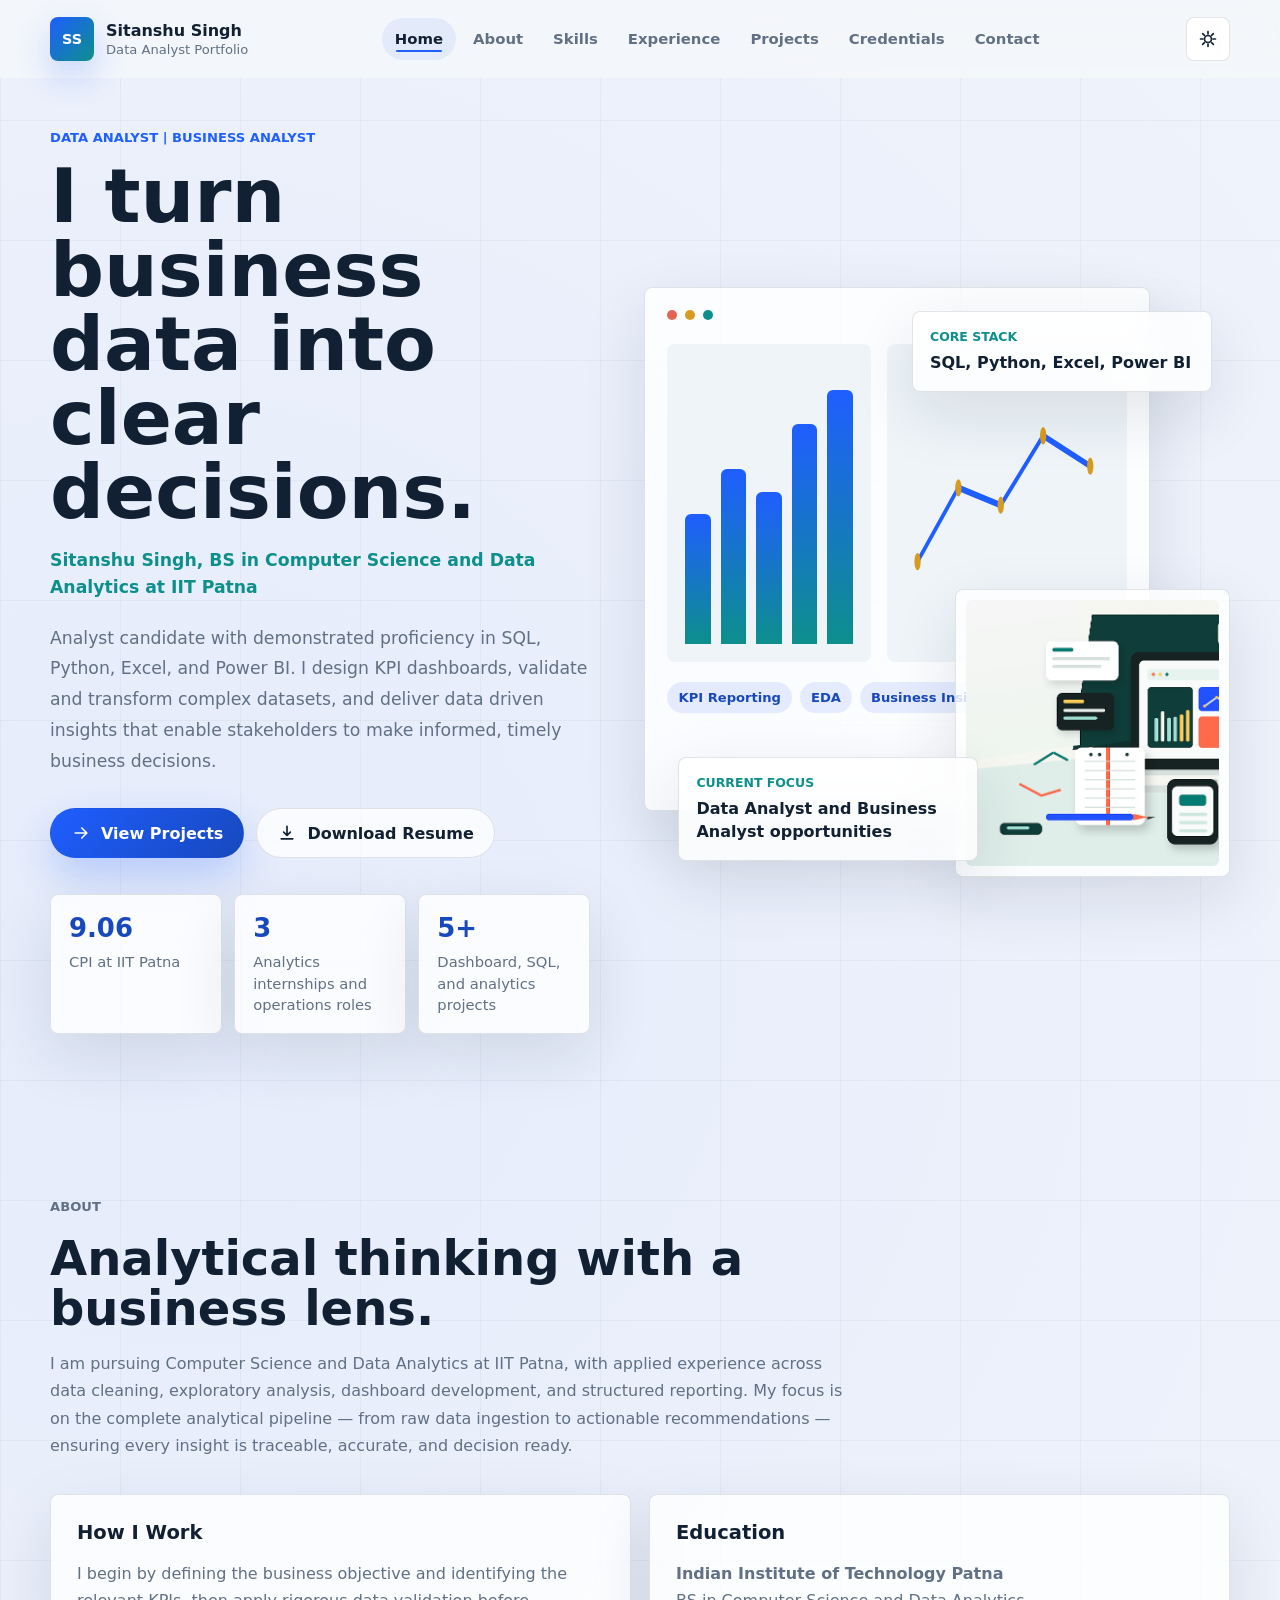
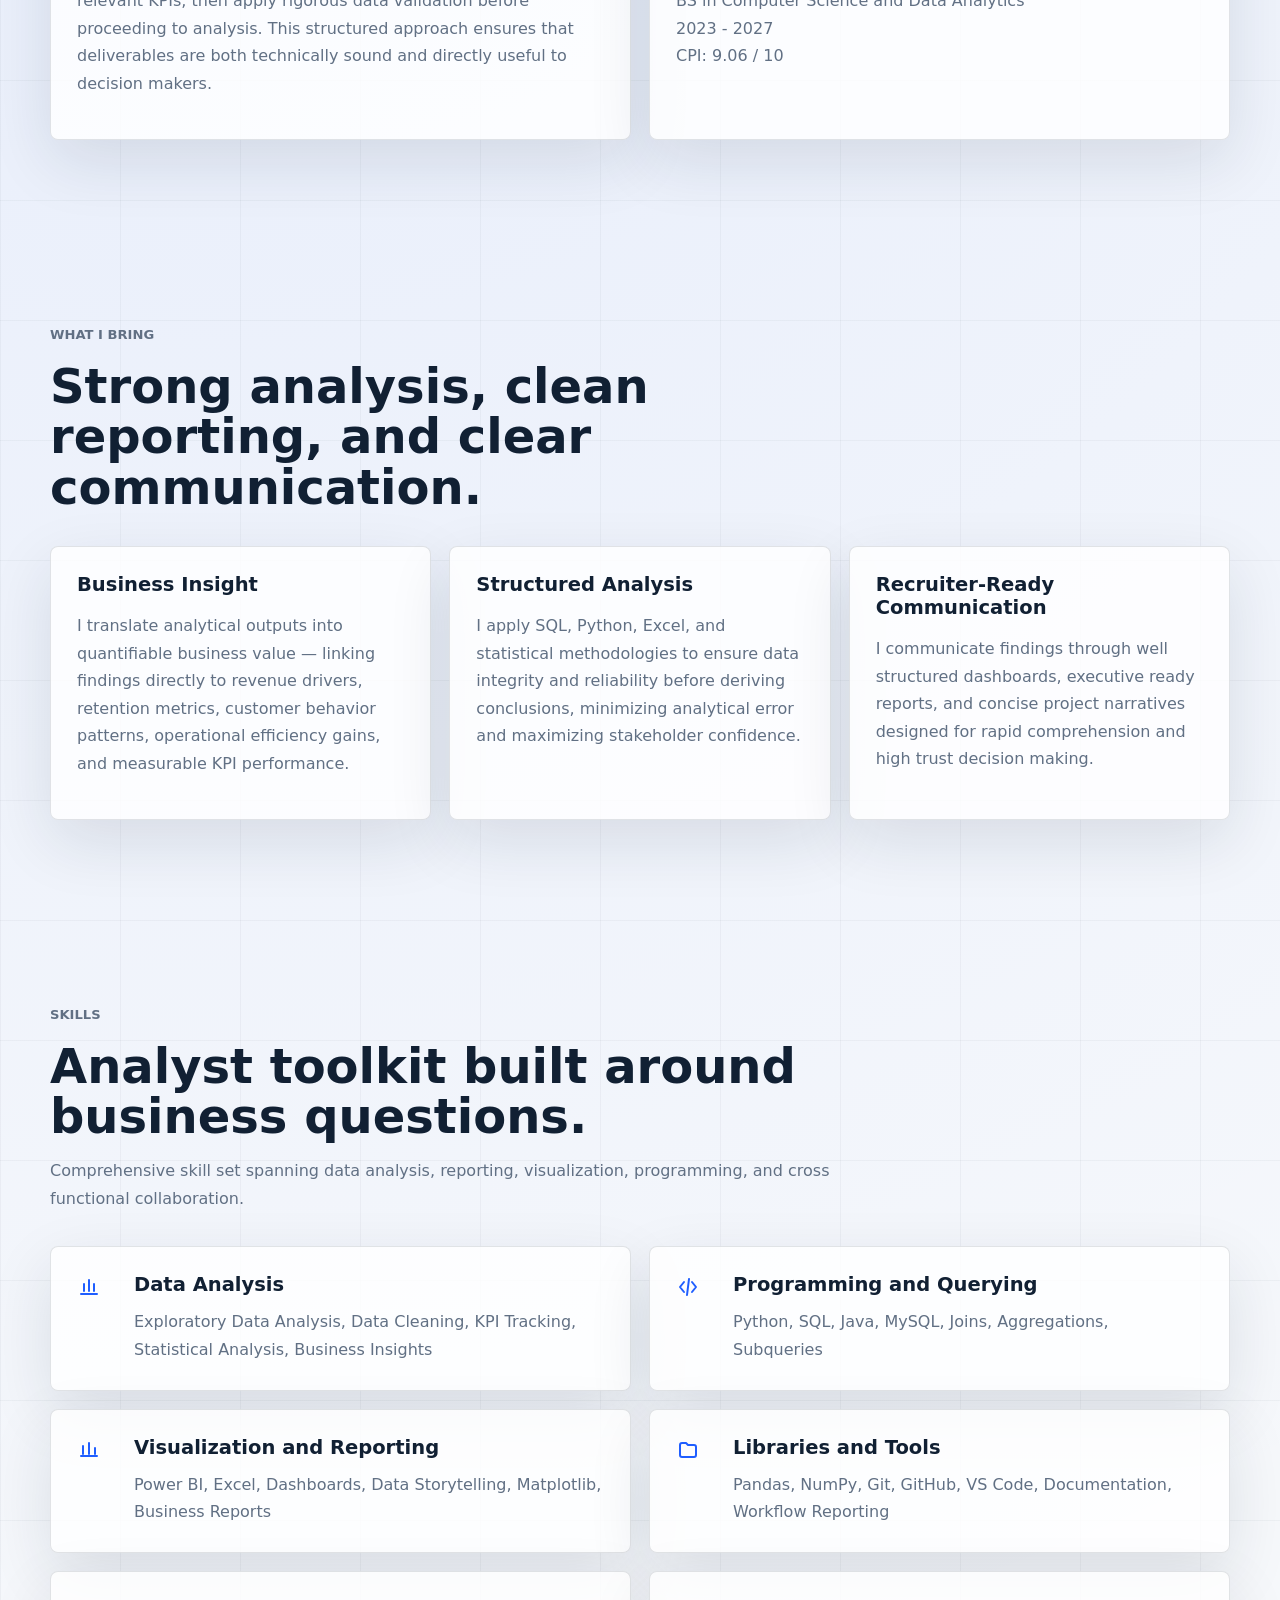
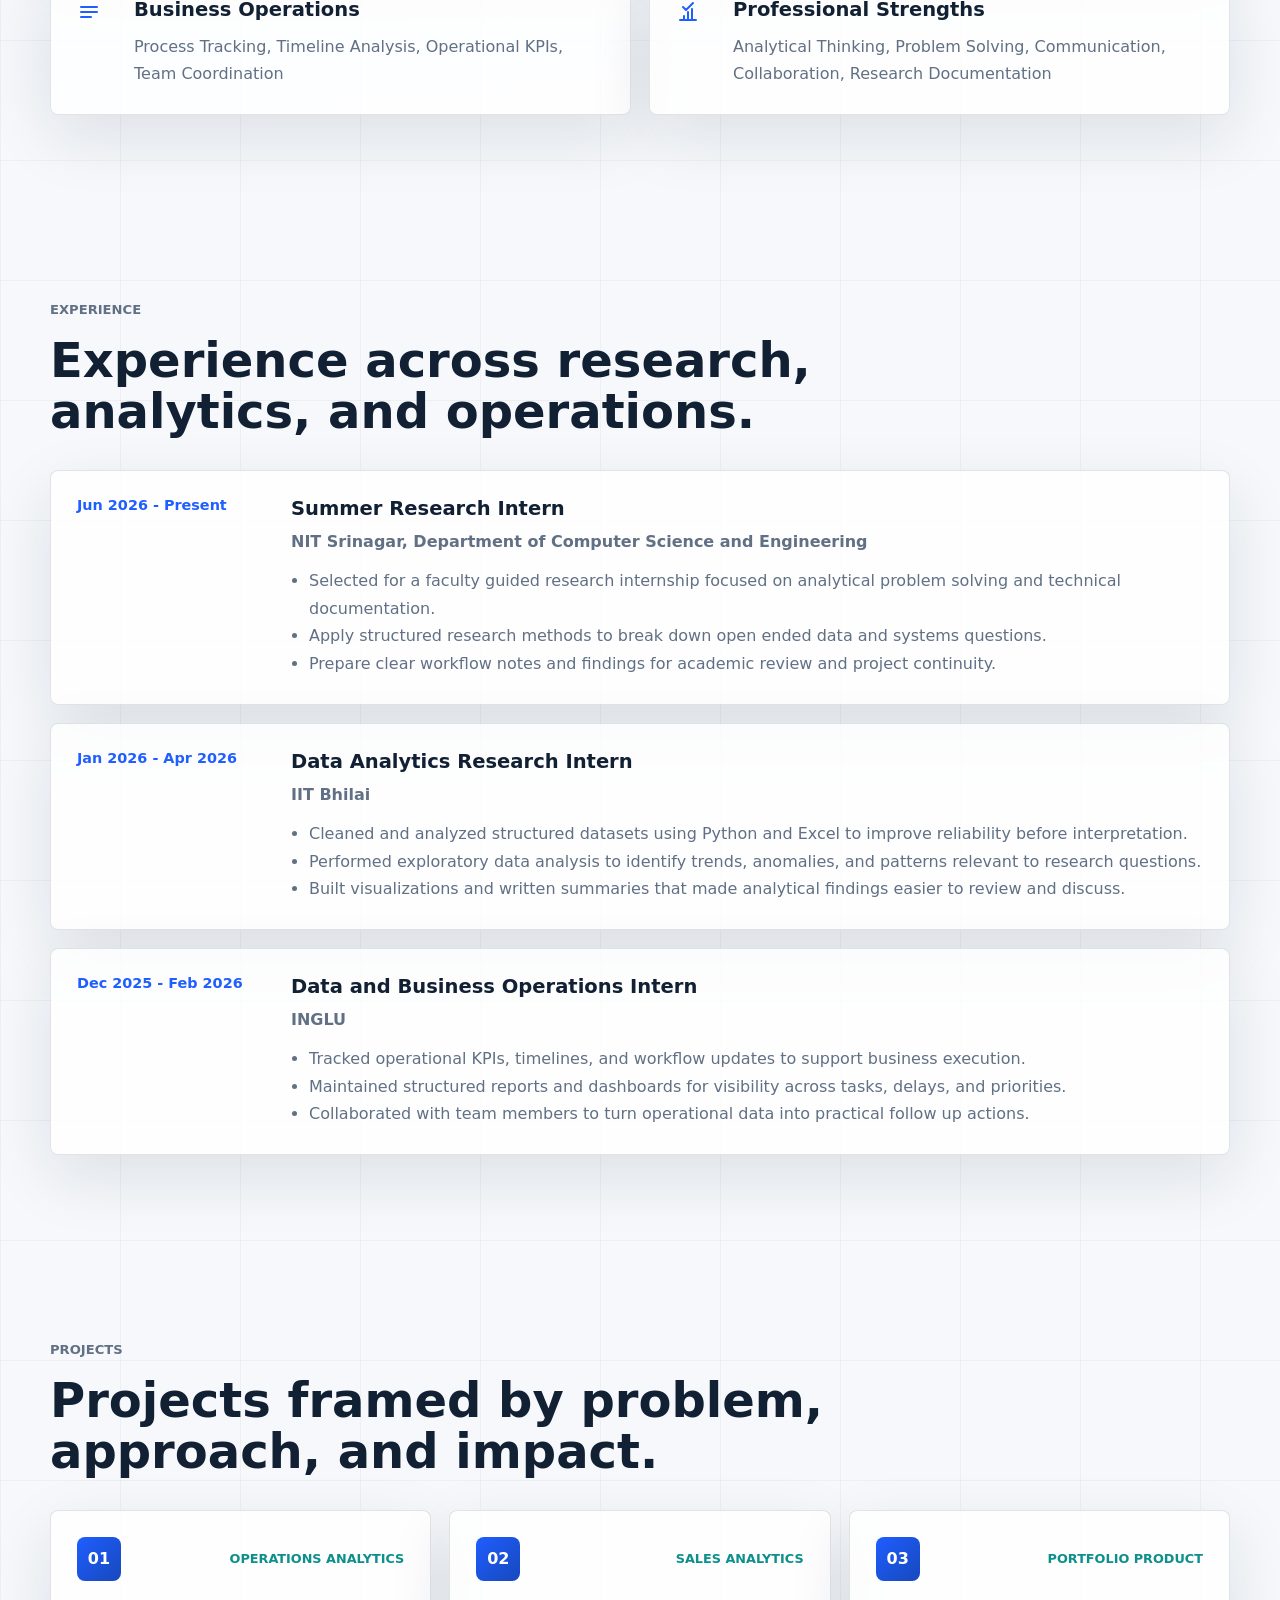
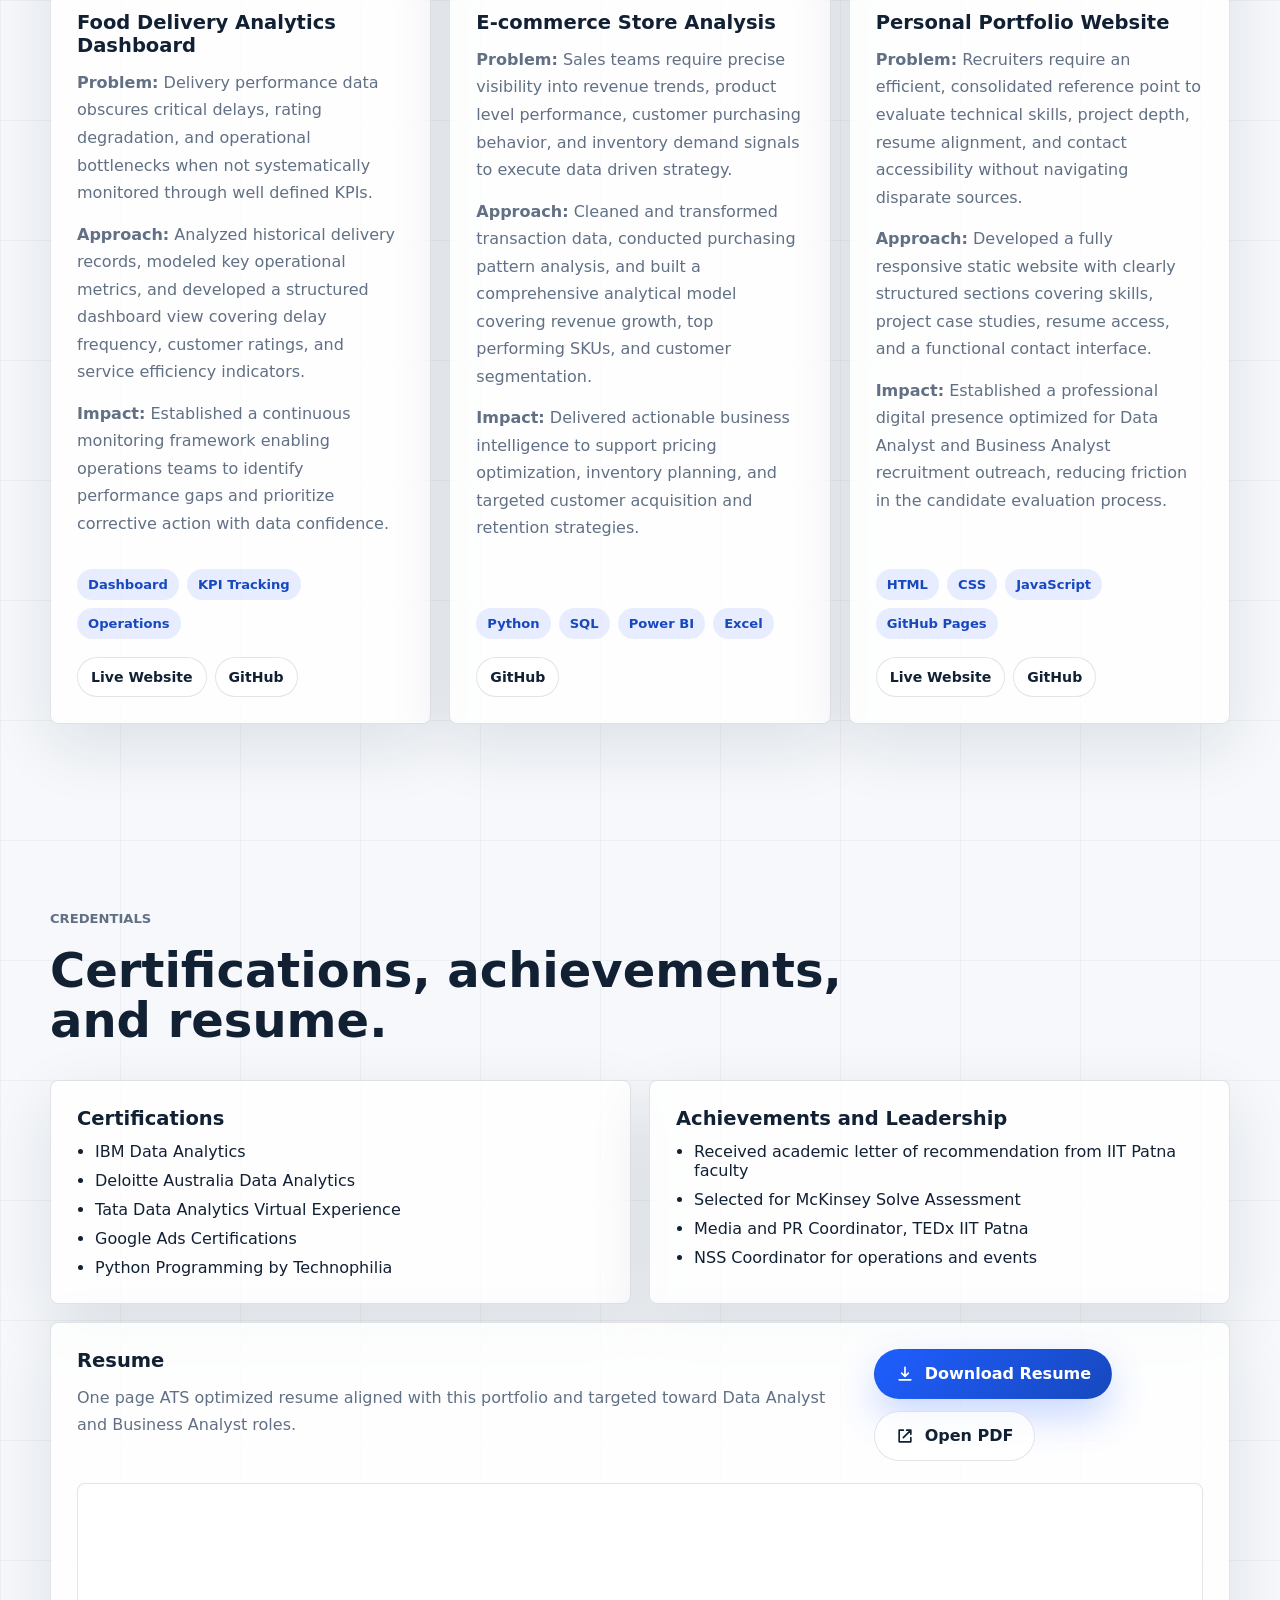
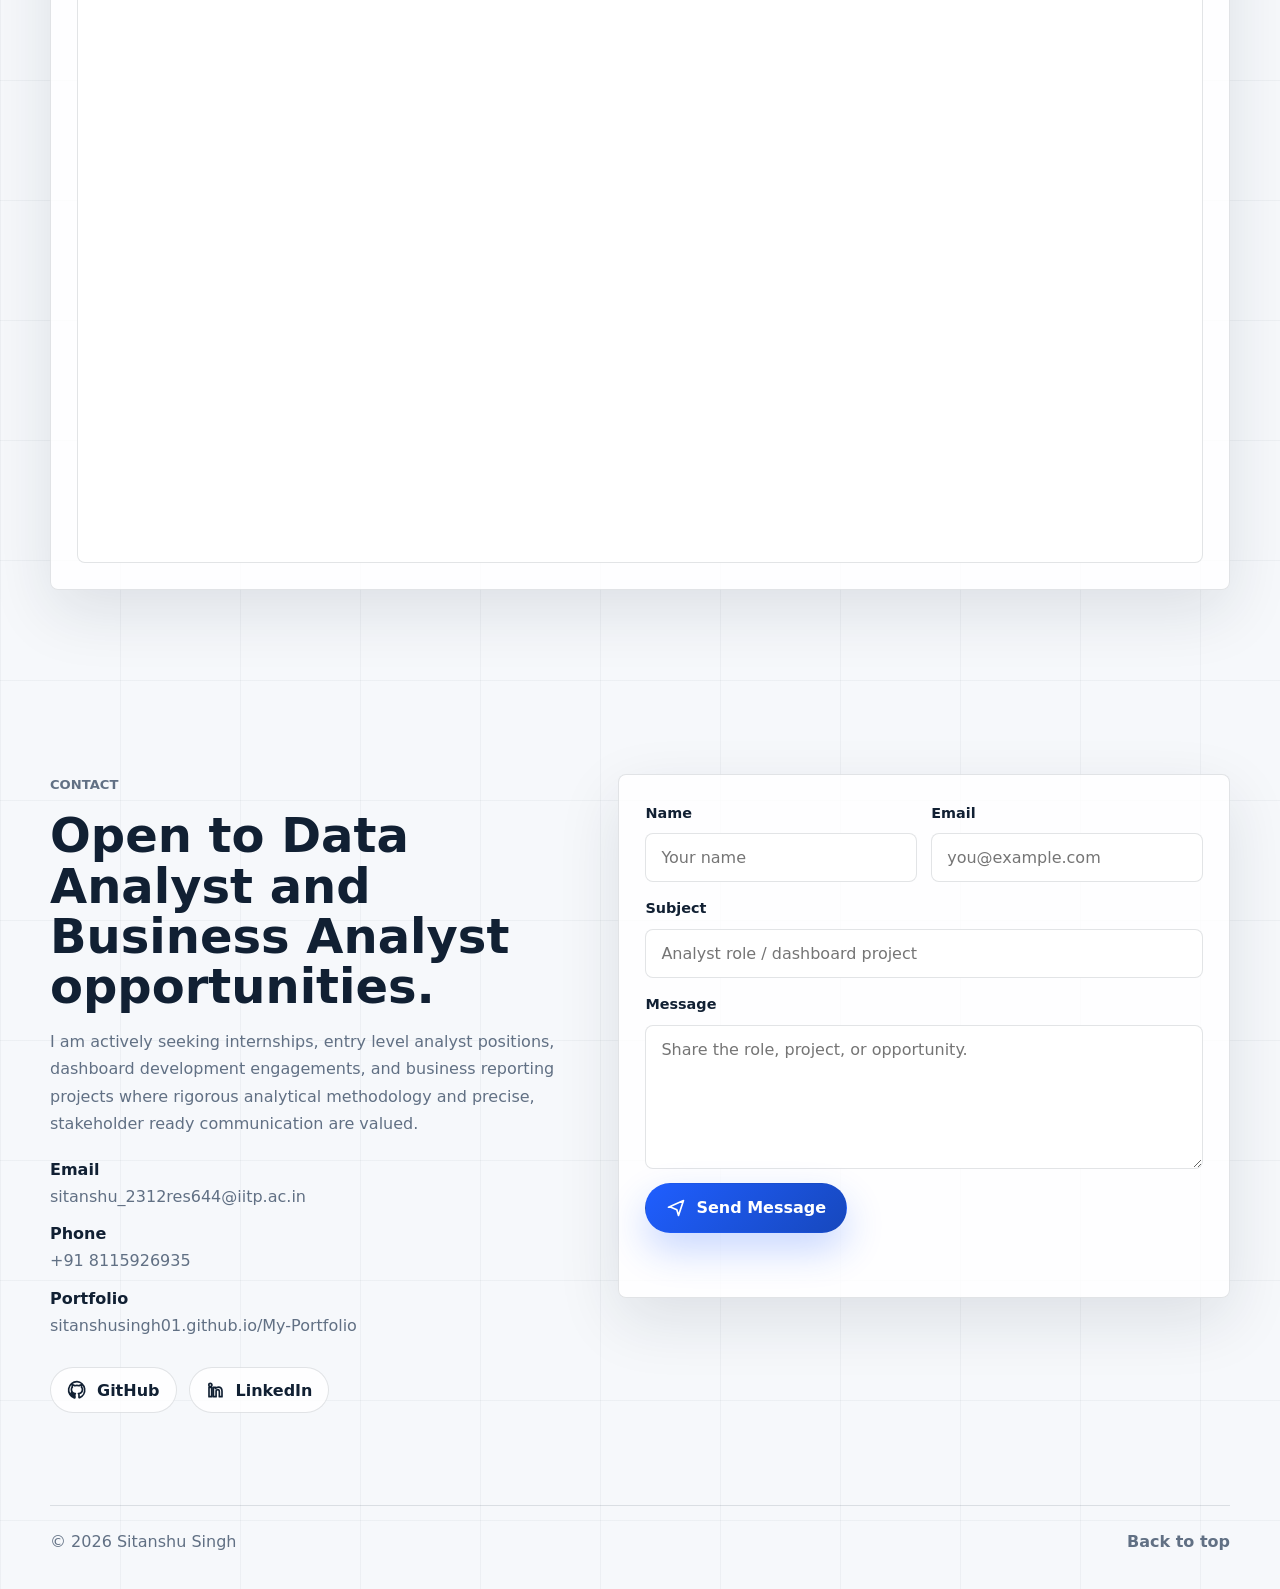
==== index.html @ eee5a81e "Change meta description in index.html Updated the meta description for the portfolio page." ====
<!DOCTYPE html>
<html lang="en">
  <head>
    <meta charset="UTF-8" />
    <meta name="viewport" content="width=device-width, initial-scale=1.0" />
    <meta
      name="description"
      content="."
    />
    <meta name="author" content="Sitanshu Singh" />
    <title>Sitanshu Singh | Data Analyst Portfolio</title>
    <link rel="preload" as="image" href="assets/portfolio-workspace.png" />
    <script>
      try {
        const savedTheme = localStorage.getItem("portfolio-theme");
        const prefersDark = window.matchMedia("(prefers-color-scheme: dark)").matches;
        document.documentElement.dataset.theme = savedTheme || (prefersDark ? "dark" : "light");
      } catch {
        document.documentElement.dataset.theme = "light";
      }
    </script>
    <link rel="stylesheet" href="styles.css" />
  </head>
  <body>
    <header class="site-header" data-header>
      <a class="brand" href="#home" aria-label="Sitanshu Singh home">
        <span class="brand-mark" aria-hidden="true">SS</span>
        <span class="brand-text">
          <strong>Sitanshu Singh</strong>
          <small>Data Analyst Portfolio</small>
        </span>
      </a>

      <nav class="site-nav" id="primary-navigation" aria-label="Primary navigation" data-nav>
        <a href="#home">Home</a>
        <a href="#about">About</a>
        <a href="#skills">Skills</a>
        <a href="#experience">Experience</a>
        <a href="#projects">Projects</a>
        <a href="#credentials">Credentials</a>
        <a href="#contact">Contact</a>
      </nav>

      <div class="header-actions">
        <button class="theme-toggle" type="button" title="Toggle color theme" aria-label="Toggle color theme" data-theme-toggle>
          <svg class="theme-icon theme-icon-sun" viewBox="0 0 24 24" aria-hidden="true">
            <path d="M12 3v3M12 18v3M3 12h3M18 12h3M5.6 5.6l2.1 2.1M16.3 16.3l2.1 2.1M18.4 5.6l-2.1 2.1M7.7 16.3l-2.1 2.1" />
            <circle cx="12" cy="12" r="4.2" />
          </svg>
          <svg class="theme-icon theme-icon-moon" viewBox="0 0 24 24" aria-hidden="true">
            <path d="M20 15.1A8.5 8.5 0 0 1 8.9 4 7.8 7.8 0 1 0 20 15.1Z" />
          </svg>
        </button>

        <button class="nav-toggle" type="button" aria-label="Open navigation" aria-expanded="false" aria-controls="primary-navigation" data-nav-toggle>
          <span></span>
          <span></span>
          <span></span>
        </button>
      </div>
    </header>

    <main>
      <section class="hero section-shell" id="home" aria-labelledby="hero-title">
        <div class="hero-copy reveal">
          <p class="eyebrow">Data Analyst | Business Analyst</p>
          <h1 id="hero-title">I turn business data into clear decisions.</h1>
          <p class="hero-role">Sitanshu Singh, BS in Computer Science and Data Analytics at IIT Patna</p>
          <p class="hero-summary">
            Analyst candidate with demonstrated proficiency in SQL, Python, Excel, and Power BI. I design KPI dashboards, validate and transform complex datasets, and deliver data driven insights that enable stakeholders to make informed, timely business decisions.
          </p>

          <div class="hero-actions">
            <a class="button button-primary" href="#projects">
              <svg viewBox="0 0 24 24" aria-hidden="true">
                <path d="M5 12h14m-6-6 6 6-6 6" />
              </svg>
              View Projects
            </a>
            <a class="button button-secondary" href="assets/Sitanshu_Singh_IITP.pdf" download>
              <svg viewBox="0 0 24 24" aria-hidden="true">
                <path d="M12 4v11m0 0 4-4m-4 4-4-4M5 19h14" />
              </svg>
              Download Resume
            </a>
          </div>

          <ul class="hero-metrics" aria-label="Professional highlights">
            <li>
              <strong>9.06</strong>
              <span>CPI at IIT Patna</span>
            </li>
            <li>
              <strong>3</strong>
              <span>Analytics internships and operations roles</span>
            </li>
            <li>
              <strong>5+</strong>
              <span>Dashboard, SQL, and analytics projects</span>
            </li>
          </ul>
        </div>

        <div class="hero-stage reveal" aria-label="Analytics workspace preview">
          <div class="stage-card stage-card-large">
            <div class="stage-card-header" aria-hidden="true">
              <span></span>
              <span></span>
              <span></span>
            </div>
            <div class="chart-grid">
              <div class="bar-set" aria-hidden="true">
                <i style="height: 46%"></i>
                <i style="height: 62%"></i>
                <i style="height: 54%"></i>
                <i style="height: 78%"></i>
                <i style="height: 90%"></i>
              </div>
              <div class="line-set" aria-hidden="true">
                <svg viewBox="0 0 260 130" preserveAspectRatio="none">
                  <polyline points="16,92 68,58 122,66 176,34 236,48" />
                  <circle cx="16" cy="92" r="4" />
                  <circle cx="68" cy="58" r="4" />
                  <circle cx="122" cy="66" r="4" />
                  <circle cx="176" cy="34" r="4" />
                  <circle cx="236" cy="48" r="4" />
                </svg>
              </div>
            </div>
            <div class="stage-card-footer">
              <span>KPI Reporting</span>
              <span>EDA</span>
              <span>Business Insights</span>
            </div>
          </div>

          <div class="stage-card stage-card-photo">
            <img src="assets/portfolio-workspace.png" alt="Desk setup used for dashboard and analytics work" />
          </div>

          <div class="stage-float stage-float-top">
            <span>Core stack</span>
            <strong>SQL, Python, Excel, Power BI</strong>
          </div>

          <div class="stage-float stage-float-bottom">
            <span>Current focus</span>
            <strong>Data Analyst and Business Analyst opportunities</strong>
          </div>
        </div>
      </section>

      <section class="section-shell" id="about" aria-labelledby="about-title">
        <div class="section-heading reveal">
          <p class="eyebrow">About</p>
          <h2 id="about-title">Analytical thinking with a business lens.</h2>
          <p>
            I am pursuing Computer Science and Data Analytics at IIT Patna, with applied experience across data cleaning, exploratory analysis, dashboard development, and structured reporting. My focus is on the complete analytical pipeline — from raw data ingestion to actionable recommendations — ensuring every insight is traceable, accurate, and decision ready.
          </p>
        </div>

        <div class="about-grid">
          <article class="about-card reveal">
            <h3>How I Work</h3>
            <p>
              I begin by defining the business objective and identifying the relevant KPIs, then apply rigorous data validation before proceeding to analysis. This structured approach ensures that deliverables are both technically sound and directly useful to decision makers.
            </p>
          </article>

          <article class="about-card reveal">
            <h3>Education</h3>
            <p>
              <strong>Indian Institute of Technology Patna</strong><br />
              BS in Computer Science and Data Analytics<br />
              2023 - 2027<br />
              CPI: 9.06 / 10
            </p>
          </article>
        </div>
      </section>

      <section class="section-shell what-i-bring" aria-labelledby="bring-title">
        <div class="section-heading reveal">
          <p class="eyebrow">What I Bring</p>
          <h2 id="bring-title">Strong analysis, clean reporting, and clear communication.</h2>
        </div>

        <div class="bring-grid">
          <article class="bring-card reveal">
            <h3>Business Insight</h3>
            <p>I translate analytical outputs into quantifiable business value — linking findings directly to revenue drivers, retention metrics, customer behavior patterns, operational efficiency gains, and measurable KPI performance.</p>
          </article>
          <article class="bring-card reveal">
            <h3>Structured Analysis</h3>
            <p>I apply SQL, Python, Excel, and statistical methodologies to ensure data integrity and reliability before deriving conclusions, minimizing analytical error and maximizing stakeholder confidence.</p>
          </article>
          <article class="bring-card reveal">
            <h3>Recruiter-Ready Communication</h3>
            <p>I communicate findings through well structured dashboards, executive ready reports, and concise project narratives designed for rapid comprehension and high trust decision making.</p>
          </article>
        </div>
      </section>

      <section class="section-shell" id="skills" aria-labelledby="skills-title">
        <div class="section-heading reveal">
          <p class="eyebrow">Skills</p>
          <h2 id="skills-title">Analyst toolkit built around business questions.</h2>
          <p>Comprehensive skill set spanning data analysis, reporting, visualization, programming, and cross functional collaboration.</p>
        </div>

        <div class="skills-grid">
          <article class="skill-card reveal">
            <div class="skill-heading">
              <svg viewBox="0 0 24 24" aria-hidden="true">
                <path d="M4 19h16M7 16V9M12 16V5M17 16v-7" />
              </svg>
              <div>
                <h3>Data Analysis</h3>
                <p>Exploratory Data Analysis, Data Cleaning, KPI Tracking, Statistical Analysis, Business Insights</p>
              </div>
            </div>
          </article>

          <article class="skill-card reveal">
            <div class="skill-heading">
              <svg viewBox="0 0 24 24" aria-hidden="true">
                <path d="M8 7 4 12l4 5M16 7l4 5-4 5M13 4l-2 16" />
              </svg>
              <div>
                <h3>Programming and Querying</h3>
                <p>Python, SQL, Java, MySQL, Joins, Aggregations, Subqueries</p>
              </div>
            </div>
          </article>

          <article class="skill-card reveal">
            <div class="skill-heading">
              <svg viewBox="0 0 24 24" aria-hidden="true">
                <path d="M4 18h16M6 16V8M12 16V5M18 16v-6" />
              </svg>
              <div>
                <h3>Visualization and Reporting</h3>
                <p>Power BI, Excel, Dashboards, Data Storytelling, Matplotlib, Business Reports</p>
              </div>
            </div>
          </article>

          <article class="skill-card reveal">
            <div class="skill-heading">
              <svg viewBox="0 0 24 24" aria-hidden="true">
                <path d="M6 19a2 2 0 0 1-2-2V7a2 2 0 0 1 2-2h4l2 2h6a2 2 0 0 1 2 2v8a2 2 0 0 1-2 2H6Z" />
              </svg>
              <div>
                <h3>Libraries and Tools</h3>
                <p>Pandas, NumPy, Git, GitHub, VS Code, Documentation, Workflow Reporting</p>
              </div>
            </div>
          </article>

          <article class="skill-card reveal">
            <div class="skill-heading">
              <svg viewBox="0 0 24 24" aria-hidden="true">
                <path d="M4 7h16M4 12h16M4 17h10" />
              </svg>
              <div>
                <h3>Business Operations</h3>
                <p>Process Tracking, Timeline Analysis, Operational KPIs, Team Coordination</p>
              </div>
            </div>
          </article>

          <article class="skill-card reveal">
            <div class="skill-heading">
              <svg viewBox="0 0 24 24" aria-hidden="true">
                <path d="M12 20v-8M8 20v-4M16 20V9M4 20h16M7 7l3 3 7-7" />
              </svg>
              <div>
                <h3>Professional Strengths</h3>
                <p>Analytical Thinking, Problem Solving, Communication, Collaboration, Research Documentation</p>
              </div>
            </div>
          </article>
        </div>
      </section>

      <section class="section-shell" id="experience" aria-labelledby="experience-title">
        <div class="section-heading reveal">
          <p class="eyebrow">Experience</p>
          <h2 id="experience-title">Experience across research, analytics, and operations.</h2>
        </div>

        <div class="timeline">
          <article class="timeline-item reveal">
            <span class="timeline-date">Jun 2026 - Present</span>
            <div class="timeline-content">
              <h3>Summer Research Intern</h3>
              <p class="timeline-location">NIT Srinagar, Department of Computer Science and Engineering</p>
              <ul>
                <li>Selected for a faculty guided research internship focused on analytical problem solving and technical documentation.</li>
                <li>Apply structured research methods to break down open ended data and systems questions.</li>
                <li>Prepare clear workflow notes and findings for academic review and project continuity.</li>
              </ul>
            </div>
          </article>

          <article class="timeline-item reveal">
            <span class="timeline-date">Jan 2026 - Apr 2026</span>
            <div class="timeline-content">
              <h3>Data Analytics Research Intern</h3>
              <p class="timeline-location">IIT Bhilai</p>
              <ul>
                <li>Cleaned and analyzed structured datasets using Python and Excel to improve reliability before interpretation.</li>
                <li>Performed exploratory data analysis to identify trends, anomalies, and patterns relevant to research questions.</li>
                <li>Built visualizations and written summaries that made analytical findings easier to review and discuss.</li>
              </ul>
            </div>
          </article>

          <article class="timeline-item reveal">
            <span class="timeline-date">Dec 2025 - Feb 2026</span>
            <div class="timeline-content">
              <h3>Data and Business Operations Intern</h3>
              <p class="timeline-location">INGLU</p>
              <ul>
                <li>Tracked operational KPIs, timelines, and workflow updates to support business execution.</li>
                <li>Maintained structured reports and dashboards for visibility across tasks, delays, and priorities.</li>
                <li>Collaborated with team members to turn operational data into practical follow up actions.</li>
              </ul>
            </div>
          </article>
        </div>
      </section>

      <section class="section-shell" id="projects" aria-labelledby="projects-title">
        <div class="section-heading reveal">
          <p class="eyebrow">Projects</p>
          <h2 id="projects-title">Projects framed by problem, approach, and impact.</h2>
        </div>

        <div class="project-grid">
          <article class="project-card reveal">
            <div class="project-topline">
              <span class="project-index">01</span>
              <span class="project-label">Operations Analytics</span>
            </div>
            <h3>Food Delivery Analytics Dashboard</h3>
            <p>
              <strong>Problem:</strong> Delivery performance data obscures critical delays, rating degradation, and operational bottlenecks when not systematically monitored through well defined KPIs.
            </p>
            <p>
              <strong>Approach:</strong> Analyzed historical delivery records, modeled key operational metrics, and developed a structured dashboard view covering delay frequency, customer ratings, and service efficiency indicators.
            </p>
            <p>
              <strong>Impact:</strong> Established a continuous monitoring framework enabling operations teams to identify performance gaps and prioritize corrective action with data confidence.
            </p>
            <div class="chip-row" aria-label="Food delivery project tools">
              <span>Dashboard</span>
              <span>KPI Tracking</span>
              <span>Operations</span>
            </div>
            <div class="project-links">
              <a href="https://sitanshusingh01.github.io/food-delivery-analytics/" target="_blank" rel="noreferrer noopener">Live Website</a>
              <a href="https://github.com/sitanshusingh01/food-delivery-analytics" target="_blank" rel="noreferrer noopener">GitHub</a>
            </div>
          </article>

          <article class="project-card reveal">
            <div class="project-topline">
              <span class="project-index">02</span>
              <span class="project-label">Sales Analytics</span>
            </div>
            <h3>E-commerce Store Analysis</h3>
            <p>
              <strong>Problem:</strong> Sales teams require precise visibility into revenue trends, product level performance, customer purchasing behavior, and inventory demand signals to execute data driven strategy.
            </p>
            <p>
              <strong>Approach:</strong> Cleaned and transformed transaction data, conducted purchasing pattern analysis, and built a comprehensive analytical model covering revenue growth, top performing SKUs, and customer segmentation.
            </p>
            <p>
              <strong>Impact:</strong> Delivered actionable business intelligence to support pricing optimization, inventory planning, and targeted customer acquisition and retention strategies.
            </p>
            <div class="chip-row" aria-label="E-commerce project tools">
              <span>Python</span>
              <span>SQL</span>
              <span>Power BI</span>
              <span>Excel</span>
            </div>
            <div class="project-links">
              <a href="https://github.com/sitanshusingh01/E-commerce-Store-Analysis" target="_blank" rel="noreferrer noopener">GitHub</a>
            </div>
          </article>

          <article class="project-card reveal">
            <div class="project-topline">
              <span class="project-index">03</span>
              <span class="project-label">Portfolio Product</span>
            </div>
            <h3>Personal Portfolio Website</h3>
            <p>
              <strong>Problem:</strong> Recruiters require an efficient, consolidated reference point to evaluate technical skills, project depth, resume alignment, and contact accessibility without navigating disparate sources.
            </p>
            <p>
              <strong>Approach:</strong> Developed a fully responsive static website with clearly structured sections covering skills, project case studies, resume access, and a functional contact interface.
            </p>
            <p>
              <strong>Impact:</strong> Established a professional digital presence optimized for Data Analyst and Business Analyst recruitment outreach, reducing friction in the candidate evaluation process.
            </p>
            <div class="chip-row" aria-label="Portfolio project tools">
              <span>HTML</span>
              <span>CSS</span>
              <span>JavaScript</span>
              <span>GitHub Pages</span>
            </div>
            <div class="project-links">
              <a href="https://sitanshusingh01.github.io/My-Portfolio/" target="_blank" rel="noreferrer noopener">Live Website</a>
              <a href="https://github.com/sitanshusingh01/My-Portfolio" target="_blank" rel="noreferrer noopener">GitHub</a>
            </div>
          </article>
        </div>
      </section>

      <section class="section-shell" id="credentials" aria-labelledby="credentials-title">
        <div class="section-heading reveal">
          <p class="eyebrow">Credentials</p>
          <h2 id="credentials-title">Certifications, achievements, and resume.</h2>
        </div>

        <div class="credentials-grid">
          <article class="credential-panel reveal">
            <h3>Certifications</h3>
            <ul class="stack-list">
              <li>IBM Data Analytics</li>
              <li>Deloitte Australia Data Analytics</li>
              <li>Tata Data Analytics Virtual Experience</li>
              <li>Google Ads Certifications</li>
              <li>Python Programming by Technophilia</li>
            </ul>
          </article>

          <article class="credential-panel reveal">
            <h3>Achievements and Leadership</h3>
            <ul class="stack-list">
              <li>Received academic letter of recommendation from IIT Patna faculty</li>
              <li>Selected for McKinsey Solve Assessment</li>
              <li>Media and PR Coordinator, TEDx IIT Patna</li>
              <li>NSS Coordinator for operations and events</li>
            </ul>
          </article>

          <article class="credential-panel credential-panel-wide reveal">
            <div class="credential-topline">
              <div>
                <h3>Resume</h3>
                <p>One page ATS optimized resume aligned with this portfolio and targeted toward Data Analyst and Business Analyst roles.</p>
              </div>
              <div class="resume-actions">
                <a class="button button-primary" href="assets/Sitanshu_Singh_IITP.pdf" download>
                  <svg viewBox="0 0 24 24" aria-hidden="true">
                    <path d="M12 4v11m0 0 4-4m-4 4-4-4M5 19h14" />
                  </svg>
                  Download Resume
                </a>
                <a class="button button-secondary" href="assets/Sitanshu_Singh_IITP.pdf" target="_blank" rel="noreferrer noopener">
                  <svg viewBox="0 0 24 24" aria-hidden="true">
                    <path d="M14 5h5v5M10 14 19 5M19 14v5H5V5h5" />
                  </svg>
                  Open PDF
                </a>
              </div>
            </div>

            <iframe class="resume-frame" title="Sitanshu Singh resume PDF" src="assets/Sitanshu_Singh_IITP.pdf"></iframe>
          </article>
        </div>
      </section>

      <section class="section-shell contact-section" id="contact" aria-labelledby="contact-title">
        <div class="contact-copy reveal">
          <p class="eyebrow">Contact</p>
          <h2 id="contact-title">Open to Data Analyst and Business Analyst opportunities.</h2>
          <p>
            I am actively seeking internships, entry level analyst positions, dashboard development engagements, and business reporting projects where rigorous analytical methodology and precise, stakeholder ready communication are valued.
          </p>

          <ul class="contact-list">
            <li>
              <strong>Email</strong>
              <a href="mailto:sitanshu_2312res644@iitp.ac.in">sitanshu_2312res644@iitp.ac.in</a>
            </li>
            <li>
              <strong>Phone</strong>
              <a href="tel:+918115926935">+91 8115926935</a>
            </li>
            <li>
              <strong>Portfolio</strong>
              <a href="https://sitanshusingh01.github.io/My-Portfolio/" target="_blank" rel="noreferrer noopener">sitanshusingh01.github.io/My-Portfolio</a>
            </li>
          </ul>

          <div class="social-row">
            <a class="social-link" href="https://github.com/sitanshusingh01" target="_blank" rel="noreferrer noopener">
              <svg viewBox="0 0 24 24" aria-hidden="true">
                <path d="M12 2a10 10 0 0 0-3.2 19.5c.5.1.7-.2.7-.5v-2c-2.9.7-3.5-1.2-3.5-1.2-.5-1.1-1.1-1.4-1.1-1.4-.9-.6.1-.6.1-.6 1 0 1.5 1 1.5 1 .9 1.5 2.3 1.1 2.9.8.1-.6.3-1 .6-1.3-2.3-.3-4.7-1.1-4.7-5 0-1.1.4-2 1.1-2.7-.1-.3-.4-1.3.1-2.7 0 0 .9-.3 2.8 1a9.9 9.9 0 0 1 5.2 0c1.9-1.3 2.8-1 2.8-1 .5 1.4.2 2.4.1 2.7.7.7 1.1 1.6 1.1 2.7 0 3.9-2.4 4.7-4.8 5 .4.3.7.9.7 1.8v2.6c0 .3.2.6.7.5A10 10 0 0 0 12 2Z" />
              </svg>
              GitHub
            </a>
            <a class="social-link" href="https://linkedin.com/in/sitanshusingh01" target="_blank" rel="noreferrer noopener">
              <svg viewBox="0 0 24 24" aria-hidden="true">
                <path d="M6.8 8.8V20H3.6V8.8h3.2ZM5.2 4a1.9 1.9 0 1 1 0 3.8 1.9 1.9 0 0 1 0-3.8Zm6.2 4.8v1.5c.7-1.1 1.9-1.8 3.4-1.8 2.6 0 4.4 1.7 4.4 5.1V20H16v-5.9c0-1.5-.5-2.5-1.9-2.5-1 0-1.7.6-2 1.4V20H8.9V8.8h2.5Z" />
              </svg>
              LinkedIn
            </a>
          </div>
        </div>

        <form class="contact-form reveal" data-contact-form>
          <div class="field-grid">
            <label>
              <span>Name</span>
              <input type="text" name="name" placeholder="Your name" autocomplete="name" required />
            </label>
            <label>
              <span>Email</span>
              <input type="email" name="email" placeholder="you@example.com" autocomplete="email" required />
            </label>
          </div>

          <label>
            <span>Subject</span>
            <input type="text" name="subject" placeholder="Analyst role / dashboard project" required />
          </label>

          <label>
            <span>Message</span>
            <textarea name="message" rows="6" placeholder="Share the role, project, or opportunity." required></textarea>
          </label>

          <button class="button button-primary" type="submit" aria-label="Send message">
            <svg viewBox="0 0 24 24" aria-hidden="true">
              <path d="m3 11 18-8-6 18-2-7-7-3Z" />
            </svg>
            Send Message
          </button>
          <p class="form-status" role="status" aria-live="polite" data-form-status></p>
        </form>
      </section>
    </main>

    <footer class="site-footer">
      <p>&copy; <span data-year></span> Sitanshu Singh</p>
      <a href="#home">Back to top</a>
    </footer>

    <script src="script.js"></script>
  </body>
</html>
---- styles.css ----
:root {
  --bg: #f6f8fb;
  --surface: rgba(255, 255, 255, 0.82);
  --surface-solid: #ffffff;
  --surface-soft: #eef4f8;
  --text: #112033;
  --muted: #617084;
  --line: rgba(17, 32, 51, 0.12);
  --accent: #1f5eff;
  --accent-strong: #1748bd;
  --teal: #0d8f8c;
  --gold: #d89b21;
  --coral: #e56353;
  --shadow: 0 22px 64px rgba(17, 32, 51, 0.11);
  color-scheme: light;
}

:root[data-theme="dark"] {
  --bg: #0b1220;
  --surface: rgba(15, 23, 38, 0.86);
  --surface-solid: #101827;
  --surface-soft: #141f32;
  --text: #f0f5ff;
  --muted: #a3afc1;
  --line: rgba(240, 245, 255, 0.13);
  --accent: #79a7ff;
  --accent-strong: #9bbdff;
  --teal: #61d7d3;
  --gold: #f0c15d;
  --coral: #ff8b7d;
  --shadow: 0 26px 76px rgba(0, 0, 0, 0.32);
  color-scheme: dark;
}

* {
  box-sizing: border-box;
}

html {
  scroll-behavior: smooth;
}

body {
  margin: 0;
  background:
    linear-gradient(90deg, rgba(17, 32, 51, 0.04) 1px, transparent 1px),
    linear-gradient(rgba(17, 32, 51, 0.04) 1px, transparent 1px),
    radial-gradient(circle at 14% 12%, rgba(31, 94, 255, 0.08), transparent 34%),
    var(--bg);
  background-size: 120px 120px, 120px 120px, auto, auto;
  color: var(--text);
  font-family: Inter, ui-sans-serif, system-ui, -apple-system, BlinkMacSystemFont, "Segoe UI", sans-serif;
  letter-spacing: 0;
  transition: background 220ms ease, color 220ms ease;
}

body.nav-open {
  overflow: hidden;
}

a {
  color: inherit;
  text-decoration: none;
}

button,
input,
textarea {
  font: inherit;
}

svg {
  width: 20px;
  height: 20px;
  fill: none;
  stroke: currentColor;
  stroke-linecap: round;
  stroke-linejoin: round;
  stroke-width: 2;
}

h1,
h2,
h3,
p,
li,
a,
span,
button {
  overflow-wrap: anywhere;
}

.site-header {
  position: fixed;
  z-index: 40;
  top: 0;
  left: 0;
  right: 0;
  display: flex;
  align-items: center;
  justify-content: space-between;
  gap: 18px;
  min-height: 78px;
  padding: 16px max(22px, calc((100vw - 1180px) / 2));
  border-bottom: 1px solid transparent;
  background: color-mix(in srgb, var(--bg) 80%, transparent);
  backdrop-filter: blur(18px);
  transition: min-height 220ms ease, box-shadow 220ms ease, background 220ms ease, border-color 220ms ease;
}

.site-header.is-scrolled {
  min-height: 66px;
  border-color: var(--line);
  background: color-mix(in srgb, var(--bg) 94%, transparent);
  box-shadow: 0 12px 34px rgba(17, 32, 51, 0.08);
}

.brand {
  display: inline-flex;
  align-items: center;
  gap: 12px;
  min-width: 0;
}

.brand-mark {
  display: grid;
  width: 44px;
  height: 44px;
  place-items: center;
  border-radius: 8px;
  background: linear-gradient(135deg, var(--accent), var(--teal));
  color: #ffffff;
  font-size: 0.9rem;
  font-weight: 900;
  box-shadow: 0 14px 34px rgba(31, 94, 255, 0.24);
}

.brand-text {
  display: grid;
  gap: 2px;
}

.brand-text strong {
  font-size: 1rem;
}

.brand-text small {
  color: var(--muted);
  font-size: 0.82rem;
}

.site-nav {
  display: flex;
  align-items: center;
  gap: 4px;
}

.site-nav a {
  position: relative;
  display: inline-flex;
  align-items: center;
  min-height: 42px;
  padding: 0 13px;
  border-radius: 999px;
  color: var(--muted);
  font-size: 0.93rem;
  font-weight: 800;
  transition: background 180ms ease, color 180ms ease;
}

.site-nav a::after {
  content: "";
  position: absolute;
  left: 14px;
  right: 14px;
  bottom: 8px;
  height: 2px;
  border-radius: 999px;
  background: var(--accent);
  transform: scaleX(0);
  transform-origin: left;
  transition: transform 220ms ease;
}

.site-nav a:hover,
.site-nav a:focus-visible,
.site-nav a.is-active {
  color: var(--text);
  background: rgba(31, 94, 255, 0.08);
  outline: none;
}

.site-nav a:hover::after,
.site-nav a:focus-visible::after,
.site-nav a.is-active::after {
  transform: scaleX(1);
}

.header-actions {
  display: flex;
  align-items: center;
  gap: 10px;
}

.theme-toggle,
.nav-toggle {
  display: none;
  width: 44px;
  height: 44px;
  place-items: center;
  border: 1px solid var(--line);
  border-radius: 8px;
  background: var(--surface-solid);
  color: var(--text);
  cursor: pointer;
  transition: transform 180ms ease, border-color 180ms ease, background 180ms ease;
}

.theme-toggle {
  position: relative;
  display: grid;
}

.theme-toggle:hover,
.theme-toggle:focus-visible,
.nav-toggle:hover,
.nav-toggle:focus-visible {
  transform: translateY(-2px);
  outline: none;
}

.theme-icon {
  position: absolute;
  transition: opacity 180ms ease, transform 220ms ease;
}

:root[data-theme="dark"] .theme-icon-sun,
:root:not([data-theme="dark"]) .theme-icon-moon {
  opacity: 0;
  transform: rotate(-30deg) scale(0.76);
}

:root[data-theme="dark"] .theme-icon-moon,
:root:not([data-theme="dark"]) .theme-icon-sun {
  opacity: 1;
  transform: rotate(0) scale(1);
}

.nav-toggle span {
  display: block;
  width: 18px;
  height: 2px;
  margin: 3px 0;
  border-radius: 999px;
  background: currentColor;
  transition: transform 180ms ease, opacity 180ms ease;
}

body.nav-open .nav-toggle span:nth-child(1) {
  transform: translateY(5px) rotate(45deg);
}

body.nav-open .nav-toggle span:nth-child(2) {
  opacity: 0;
}

body.nav-open .nav-toggle span:nth-child(3) {
  transform: translateY(-5px) rotate(-45deg);
}

.section-shell {
  width: min(1180px, calc(100% - 44px));
  margin: 0 auto;
}

.section-shell:not(.hero) {
  padding-top: 92px;
  padding-bottom: 92px;
}

.hero {
  display: grid;
  grid-template-columns: minmax(0, 0.96fr) minmax(360px, 1.04fr);
  align-items: center;
  gap: 54px;
  min-height: 100svh;
  padding-top: 130px;
  padding-bottom: 70px;
}

.eyebrow {
  margin: 0 0 14px;
  color: var(--accent);
  font-size: 0.82rem;
  font-weight: 900;
  text-transform: uppercase;
}

h1 {
  max-width: 760px;
  margin: 0;
  font-size: 4.72rem;
  line-height: 0.98;
}

h2 {
  margin: 0;
  font-size: 3rem;
  line-height: 1.05;
}

h3 {
  margin: 0 0 12px;
  font-size: 1.22rem;
}

.hero-role {
  margin: 18px 0 0;
  color: var(--teal);
  font-size: 1.08rem;
  font-weight: 850;
  line-height: 1.55;
}

.hero-summary {
  max-width: 660px;
  margin: 22px 0 0;
  color: var(--muted);
  font-size: 1.08rem;
  line-height: 1.78;
}

.hero-actions,
.resume-actions,
.social-row {
  display: flex;
  flex-wrap: wrap;
  gap: 12px;
}

.hero-actions {
  margin-top: 32px;
}

.button {
  display: inline-flex;
  align-items: center;
  justify-content: center;
  gap: 10px;
  min-height: 50px;
  min-width: 158px;
  padding: 0 20px;
  border: 1px solid transparent;
  border-radius: 999px;
  font-weight: 900;
  cursor: pointer;
  transition: transform 180ms ease, box-shadow 180ms ease, background 180ms ease, border-color 180ms ease;
}

.button:hover,
.button:focus-visible {
  transform: translateY(-2px);
  outline: none;
}

.button-primary {
  background: linear-gradient(135deg, var(--accent), var(--accent-strong));
  color: #ffffff;
  box-shadow: 0 17px 38px rgba(31, 94, 255, 0.24);
}

.button-secondary {
  border-color: var(--line);
  background: color-mix(in srgb, var(--surface-solid) 78%, transparent);
  color: var(--text);
}

.hero-metrics {
  display: grid;
  grid-template-columns: repeat(3, minmax(0, 1fr));
  gap: 12px;
  margin: 36px 0 0;
  padding: 0;
  list-style: none;
}

.hero-metrics li {
  min-height: 104px;
  padding: 18px;
  border: 1px solid var(--line);
  border-radius: 8px;
  background: var(--surface);
  box-shadow: var(--shadow);
}

.hero-metrics strong {
  display: block;
  margin-bottom: 8px;
  color: var(--accent-strong);
  font-size: 1.62rem;
}

.hero-metrics span {
  color: var(--muted);
  font-size: 0.92rem;
  line-height: 1.45;
}

.hero-stage {
  position: relative;
  min-height: 590px;
}

.stage-card,
.stage-float,
.about-card,
.bring-card,
.skill-card,
.project-card,
.credential-panel,
.contact-form,
.timeline-item {
  border: 1px solid var(--line);
  border-radius: 8px;
  background: var(--surface);
  box-shadow: var(--shadow);
}

.stage-card {
  position: absolute;
  overflow: hidden;
}

.stage-card-large {
  inset: 0 80px 66px 0;
  padding: 22px;
}

.stage-card-photo {
  right: 0;
  bottom: 0;
  width: 47%;
  padding: 10px;
}

.stage-card-photo img {
  display: block;
  width: 100%;
  aspect-ratio: 0.95;
  object-fit: cover;
  border-radius: 6px;
}

.stage-card-header {
  display: flex;
  gap: 8px;
}

.stage-card-header span {
  width: 10px;
  height: 10px;
  border-radius: 999px;
}

.stage-card-header span:nth-child(1) {
  background: var(--coral);
}

.stage-card-header span:nth-child(2) {
  background: var(--gold);
}

.stage-card-header span:nth-child(3) {
  background: var(--teal);
}

.chart-grid {
  display: grid;
  grid-template-columns: 1fr 1.18fr;
  gap: 16px;
  min-height: 318px;
  margin-top: 24px;
}

.bar-set,
.line-set {
  display: grid;
  align-items: end;
  padding: 18px;
  border-radius: 8px;
  background: var(--surface-soft);
}

.bar-set {
  grid-template-columns: repeat(5, 1fr);
  gap: 10px;
}

.bar-set i {
  display: block;
  border-radius: 6px 6px 0 0;
  background: linear-gradient(180deg, var(--accent), var(--teal));
}

.line-set svg {
  width: 100%;
  height: 100%;
}

.line-set polyline {
  fill: none;
  stroke: var(--accent);
  stroke-width: 3;
}

.line-set circle {
  fill: var(--gold);
  stroke: none;
}

.stage-card-footer,
.chip-row,
.project-links {
  display: flex;
  flex-wrap: wrap;
  gap: 8px;
}

.stage-card-footer {
  margin-top: 20px;
}

.stage-card-footer span,
.chip-row span {
  padding: 8px 11px;
  border-radius: 999px;
  background: rgba(31, 94, 255, 0.1);
  color: var(--accent-strong);
  font-size: 0.82rem;
  font-weight: 900;
}

.stage-float {
  position: absolute;
  width: min(300px, 54%);
  padding: 17px;
  backdrop-filter: blur(18px);
}

.stage-float span {
  display: block;
  margin-bottom: 7px;
  color: var(--teal);
  font-size: 0.78rem;
  font-weight: 900;
  text-transform: uppercase;
}

.stage-float strong {
  font-size: 1rem;
  line-height: 1.45;
}

.stage-float-top {
  top: 24px;
  right: 18px;
}

.stage-float-bottom {
  left: 34px;
  bottom: 16px;
}

.section-heading {
  max-width: 800px;
  margin-bottom: 34px;
}

.section-heading p,
.about-card p,
.bring-card p,
.skill-heading p,
.project-card p,
.credential-topline p,
.credential-panel p,
.contact-copy p,
.contact-list span,
.contact-list a,
.contact-form span,
.form-status,
.timeline-content p,
.timeline-content li {
  color: var(--muted);
  line-height: 1.72;
}

.about-grid,
.bring-grid,
.skills-grid,
.credentials-grid,
.contact-section {
  display: grid;
  gap: 18px;
}

.about-grid,
.credentials-grid {
  grid-template-columns: repeat(2, minmax(0, 1fr));
}

.bring-grid,
.project-grid {
  display: grid;
  grid-template-columns: repeat(3, minmax(0, 1fr));
  gap: 18px;
}

.skills-grid {
  grid-template-columns: repeat(2, minmax(0, 1fr));
}

.about-card,
.bring-card,
.skill-card,
.project-card,
.credential-panel {
  padding: 26px;
}

.skill-heading {
  display: grid;
  grid-template-columns: 42px minmax(0, 1fr);
  gap: 15px;
  align-items: start;
}

.skill-heading svg {
  width: 24px;
  height: 24px;
  margin-top: 2px;
  color: var(--accent);
}

.skill-heading p {
  margin: 0;
}

.timeline {
  display: grid;
  gap: 18px;
}

.timeline-item {
  display: grid;
  grid-template-columns: 190px minmax(0, 1fr);
  gap: 24px;
  padding: 26px;
}

.timeline-date {
  color: var(--accent);
  font-size: 0.9rem;
  font-weight: 900;
}

.timeline-location {
  margin: -4px 0 12px;
  color: var(--teal);
  font-weight: 850;
}

.timeline-content ul,
.stack-list,
.contact-list {
  margin: 0;
  padding-left: 18px;
}

.project-card {
  display: flex;
  min-height: 520px;
  flex-direction: column;
  position: relative;
  overflow: hidden;
  transition: transform 220ms ease, box-shadow 220ms ease, border-color 220ms ease;
}

.project-card::before {
  content: "";
  position: absolute;
  inset: 0;
  background: linear-gradient(135deg, rgba(31, 94, 255, 0.1), transparent 42%, rgba(13, 143, 140, 0.1));
  opacity: 0;
  transition: opacity 220ms ease;
}

.project-card:hover,
.project-card:focus-within {
  transform: translateY(-8px);
  border-color: rgba(31, 94, 255, 0.28);
  box-shadow: 0 28px 76px rgba(17, 32, 51, 0.16);
}

.project-card:hover::before,
.project-card:focus-within::before {
  opacity: 1;
}

.project-card > * {
  position: relative;
}

.project-topline {
  display: flex;
  align-items: center;
  justify-content: space-between;
  gap: 12px;
  margin-bottom: 30px;
}

.project-index {
  display: grid;
  width: 44px;
  height: 44px;
  place-items: center;
  border-radius: 8px;
  background: linear-gradient(135deg, var(--accent), var(--accent-strong));
  color: #ffffff;
  font-weight: 900;
}

.project-label {
  color: var(--teal);
  font-size: 0.8rem;
  font-weight: 900;
  text-align: right;
  text-transform: uppercase;
}

.project-card p {
  margin: 0 0 14px;
}

.chip-row {
  margin-top: auto;
  padding-top: 18px;
}

.project-links {
  margin-top: 18px;
}

.project-links a {
  display: inline-flex;
  align-items: center;
  min-height: 40px;
  padding: 0 13px;
  border: 1px solid var(--line);
  border-radius: 999px;
  background: color-mix(in srgb, var(--surface-solid) 76%, transparent);
  color: var(--text);
  font-size: 0.88rem;
  font-weight: 900;
  transition: transform 180ms ease, border-color 180ms ease, color 180ms ease;
}

.project-links a:hover,
.project-links a:focus-visible {
  transform: translateY(-2px);
  border-color: rgba(31, 94, 255, 0.36);
  color: var(--accent-strong);
  outline: none;
}

.credential-panel-wide {
  grid-column: 1 / -1;
}

.credential-topline {
  display: flex;
  align-items: flex-start;
  justify-content: space-between;
  gap: 18px;
  margin-bottom: 22px;
}

.credential-topline p {
  margin: 8px 0 0;
}

.stack-list {
  display: grid;
  gap: 10px;
}

.resume-frame {
  display: block;
  width: 100%;
  min-height: 680px;
  border: 1px solid var(--line);
  border-radius: 8px;
  background: var(--surface-solid);
}

.contact-section {
  grid-template-columns: minmax(0, 0.9fr) minmax(320px, 1fr);
  align-items: start;
}

.contact-list {
  display: grid;
  gap: 14px;
  margin-top: 22px;
  padding-left: 0;
  list-style: none;
}

.contact-list strong {
  display: block;
  margin-bottom: 4px;
}

.social-row {
  margin-top: 28px;
}

.social-link {
  display: inline-flex;
  align-items: center;
  gap: 10px;
  min-height: 46px;
  padding: 0 16px;
  border: 1px solid var(--line);
  border-radius: 999px;
  background: var(--surface);
  color: var(--text);
  font-weight: 850;
}

.contact-form {
  padding: 26px;
}

.field-grid {
  display: grid;
  grid-template-columns: repeat(2, minmax(0, 1fr));
  gap: 14px;
}

.contact-form label {
  display: grid;
  gap: 8px;
  margin-bottom: 14px;
}

.contact-form span {
  color: var(--text);
  font-size: 0.9rem;
  font-weight: 900;
}

.contact-form input,
.contact-form textarea {
  width: 100%;
  padding: 14px 15px;
  border: 1px solid var(--line);
  border-radius: 8px;
  background: var(--surface-solid);
  color: var(--text);
  outline: none;
  transition: border-color 180ms ease, box-shadow 180ms ease;
}

.contact-form textarea {
  resize: vertical;
}

.contact-form input:focus,
.contact-form textarea:focus {
  border-color: rgba(31, 94, 255, 0.42);
  box-shadow: 0 0 0 4px rgba(31, 94, 255, 0.12);
}

.form-status {
  min-height: 24px;
  margin: 14px 0 0;
  font-weight: 850;
}

.site-footer {
  display: flex;
  align-items: center;
  justify-content: space-between;
  gap: 16px;
  width: min(1180px, calc(100% - 44px));
  margin: 0 auto;
  padding: 26px 0 38px;
  border-top: 1px solid var(--line);
  color: var(--muted);
}

.site-footer p {
  margin: 0;
}

.site-footer a {
  font-weight: 850;
}

.reveal {
  opacity: 0;
  transform: translateY(18px);
  transition: opacity 600ms ease, transform 600ms ease;
}

.reveal.is-visible {
  opacity: 1;
  transform: translateY(0);
}

@media (max-width: 1100px) {
  h1 {
    font-size: 4.05rem;
  }

  h2 {
    font-size: 2.58rem;
  }

  .hero {
    grid-template-columns: 1fr;
    gap: 36px;
    min-height: auto;
    padding-bottom: 52px;
  }

  .hero-stage {
    min-height: 520px;
  }

  .project-grid {
    grid-template-columns: repeat(2, minmax(0, 1fr));
  }

  .timeline-item,
  .contact-section {
    grid-template-columns: 1fr;
  }
}

@media (max-width: 920px) {
  .about-grid,
  .bring-grid,
  .skills-grid,
  .project-grid,
  .credentials-grid,
  .field-grid {
    grid-template-columns: 1fr;
  }

  .credential-topline {
    flex-direction: column;
  }

  .hero-metrics {
    grid-template-columns: 1fr;
  }

  .stage-card-large {
    inset: 0 32px 54px 0;
  }

  .stage-card-photo {
    width: 46%;
  }

  .project-card {
    min-height: auto;
  }
}

@media (max-width: 760px) {
  .site-header {
    min-height: 70px;
    padding-inline: 18px;
  }

  .brand-text small {
    display: none;
  }

  .theme-toggle,
  .nav-toggle {
    display: grid;
  }

  .site-nav {
    position: fixed;
    top: 78px;
    left: 18px;
    right: 18px;
    display: grid;
    gap: 4px;
    padding: 10px;
    border: 1px solid var(--line);
    border-radius: 8px;
    background: color-mix(in srgb, var(--surface-solid) 94%, transparent);
    box-shadow: var(--shadow);
    opacity: 0;
    pointer-events: none;
    transform: translateY(-12px);
    transition: opacity 200ms ease, transform 200ms ease;
  }

  body.nav-open .site-nav {
    opacity: 1;
    pointer-events: auto;
    transform: translateY(0);
  }

  .site-nav a {
    justify-content: center;
    min-height: 48px;
  }

  .hero {
    padding-top: 114px;
  }

  h1 {
    font-size: 3.1rem;
  }

  h2 {
    font-size: 2.15rem;
  }

  .hero-stage {
    min-height: 410px;
  }

  .stage-card-large {
    inset: 0;
  }

  .chart-grid {
    min-height: 250px;
  }

  .stage-card-photo,
  .stage-float {
    display: none;
  }

  .resume-frame {
    min-height: 520px;
  }

  .site-footer {
    flex-direction: column;
    align-items: flex-start;
  }
}

@media (max-width: 520px) {
  .section-shell,
  .site-footer {
    width: min(100% - 32px, 1180px);
  }

  .section-shell:not(.hero) {
    padding-top: 72px;
    padding-bottom: 72px;
  }

  h1 {
    font-size: 2.62rem;
  }

  h2 {
    font-size: 1.88rem;
  }

  .button,
  .hero-actions,
  .resume-actions,
  .social-row {
    width: 100%;
  }

  .button {
    min-width: 0;
  }

  .contact-form,
  .about-card,
  .bring-card,
  .skill-card,
  .project-card,
  .credential-panel,
  .timeline-item {
    padding: 22px;
  }

  .hero-metrics li {
    min-height: auto;
  }

  .resume-frame {
    min-height: 420px;
  }
}

@media (prefers-reduced-motion: reduce) {
  *,
  *::before,
  *::after {
    scroll-behavior: auto !important;
    transition-duration: 0.01ms !important;
    animation-duration: 0.01ms !important;
    animation-iteration-count: 1 !important;
  }

  .reveal {
    opacity: 1;
    transform: none;
  }
}
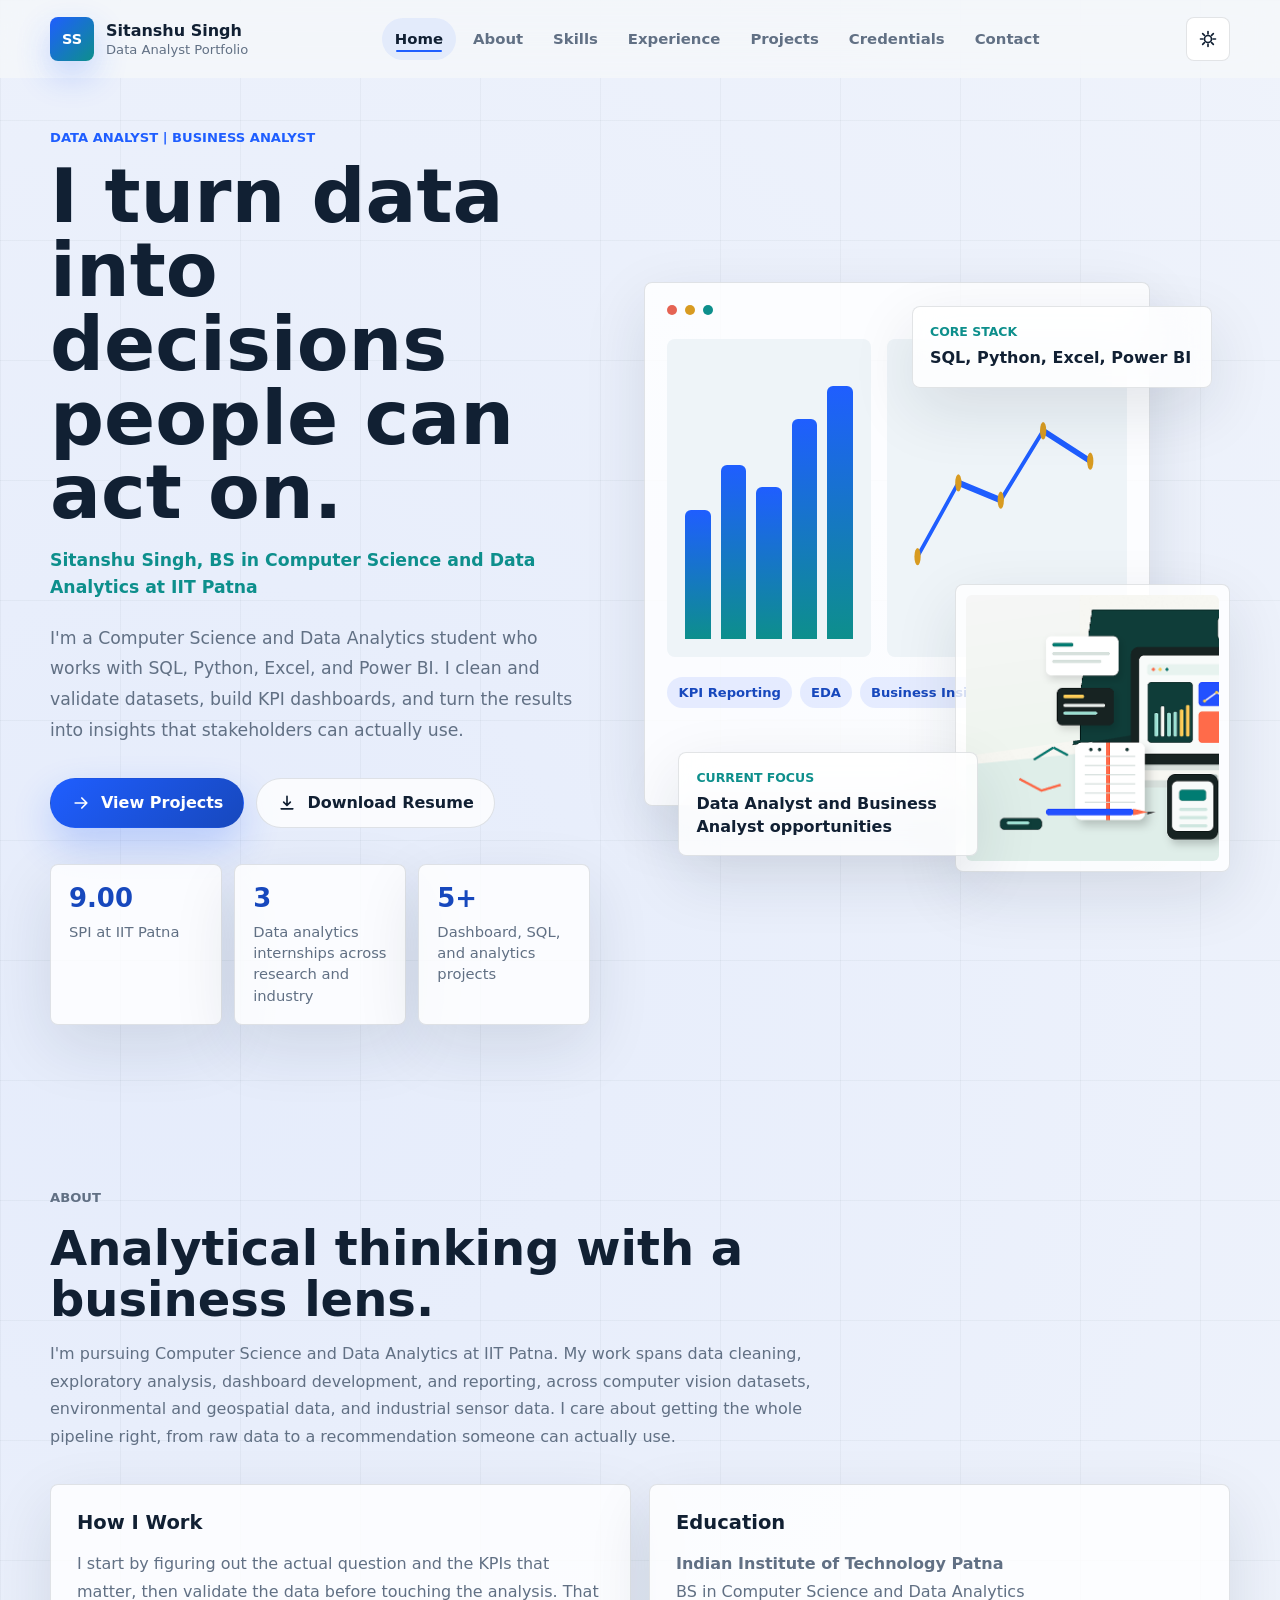
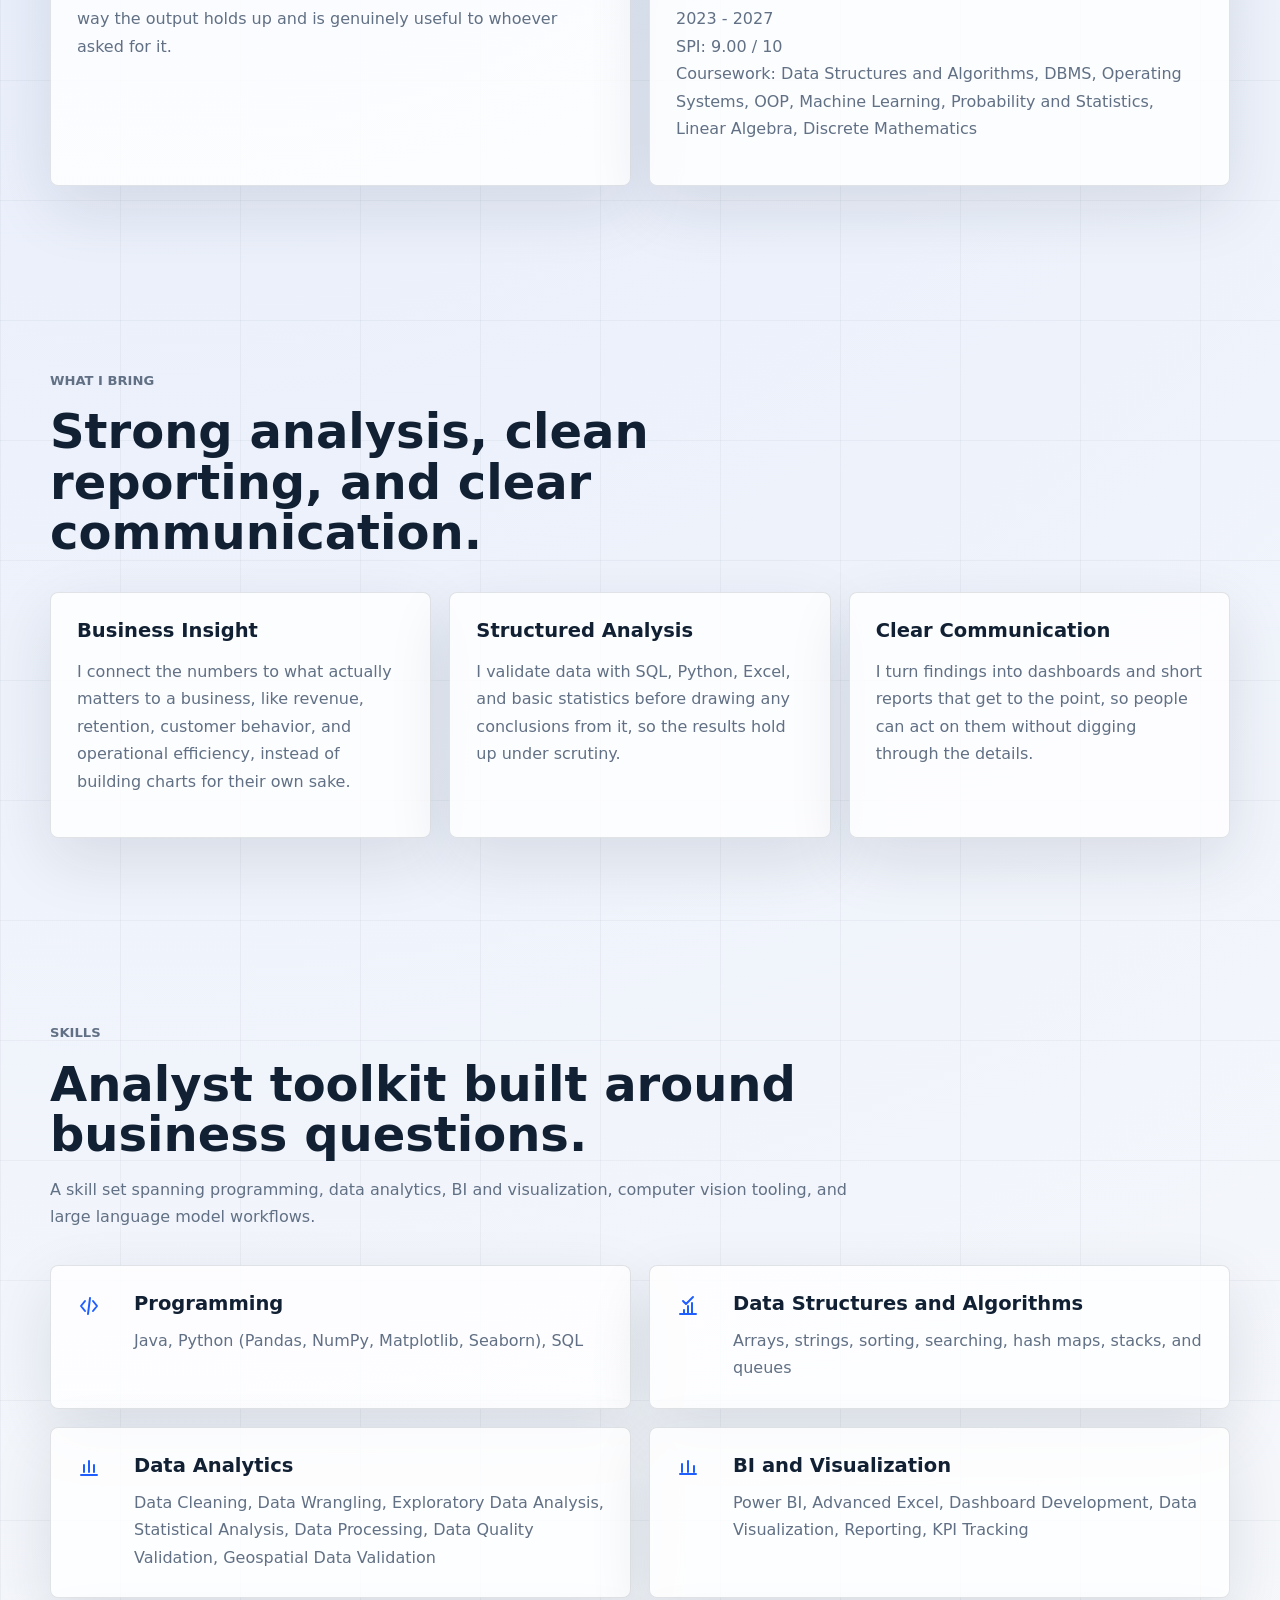
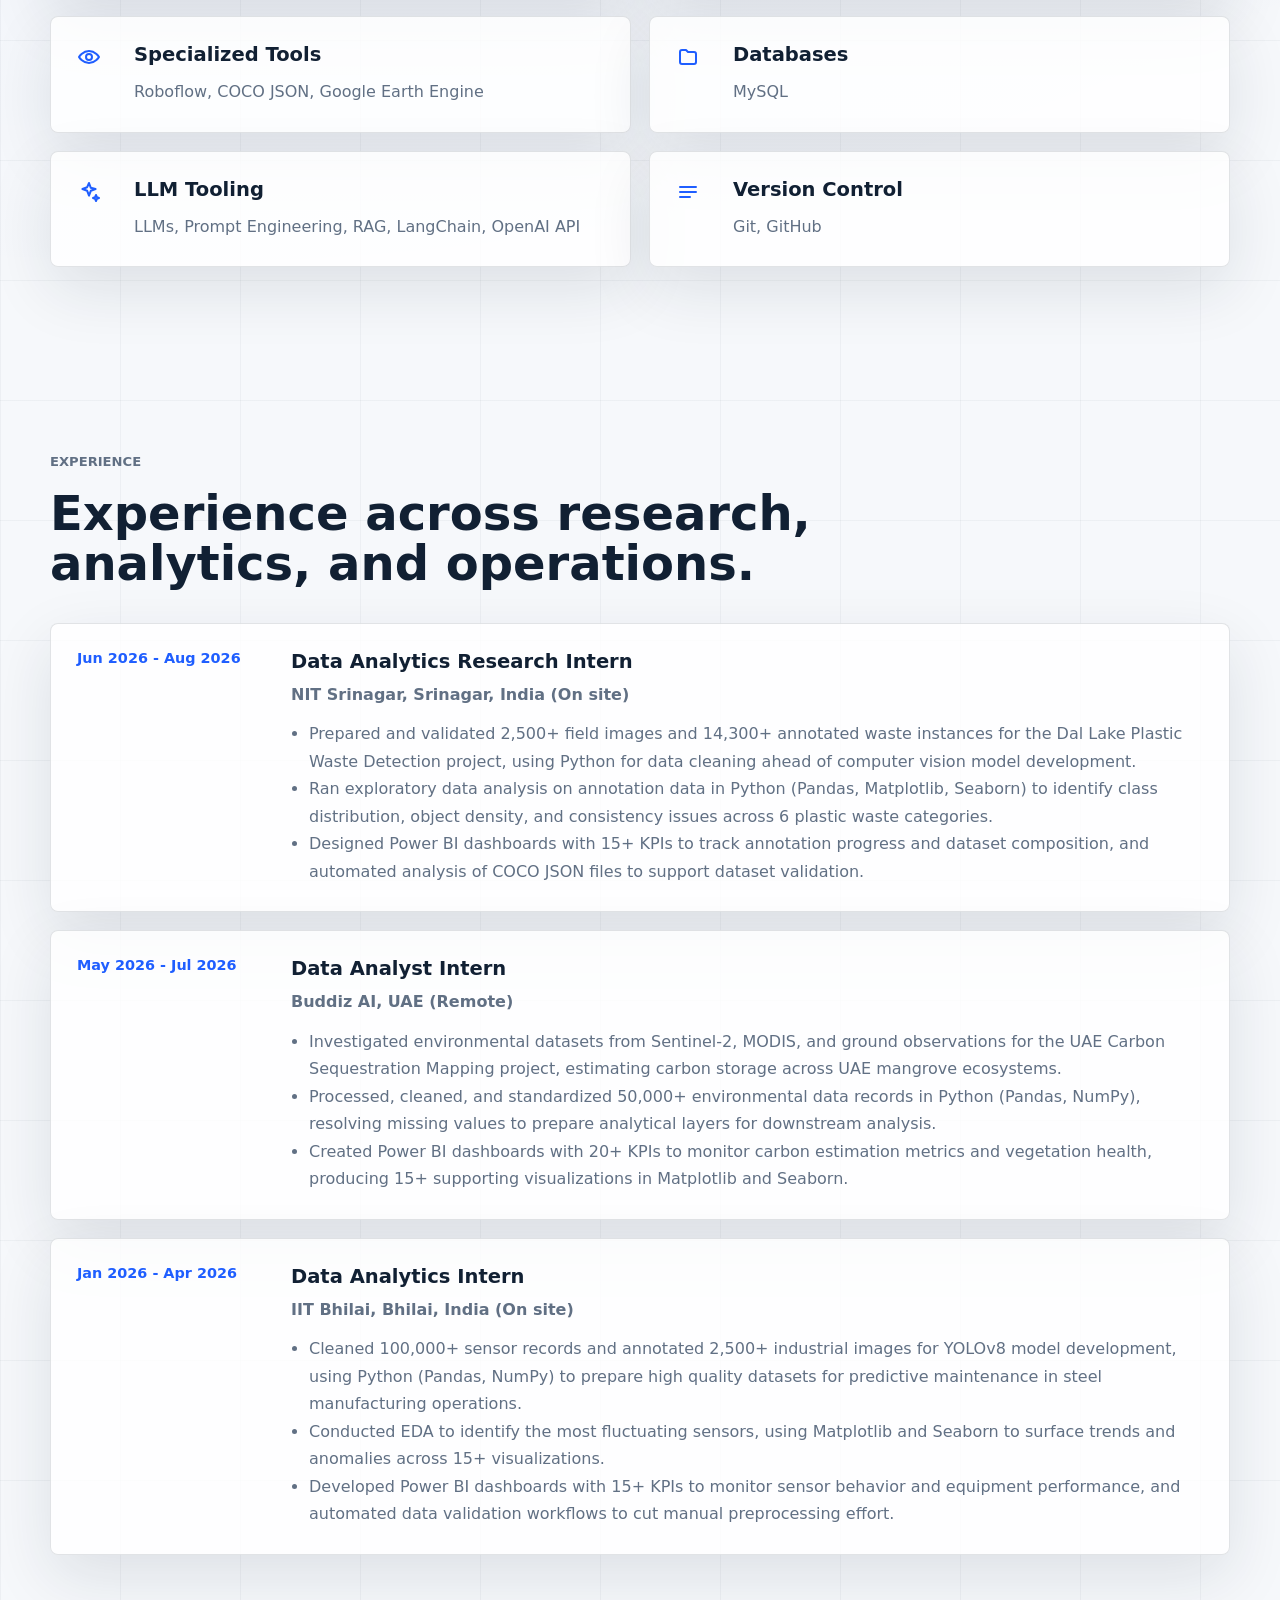
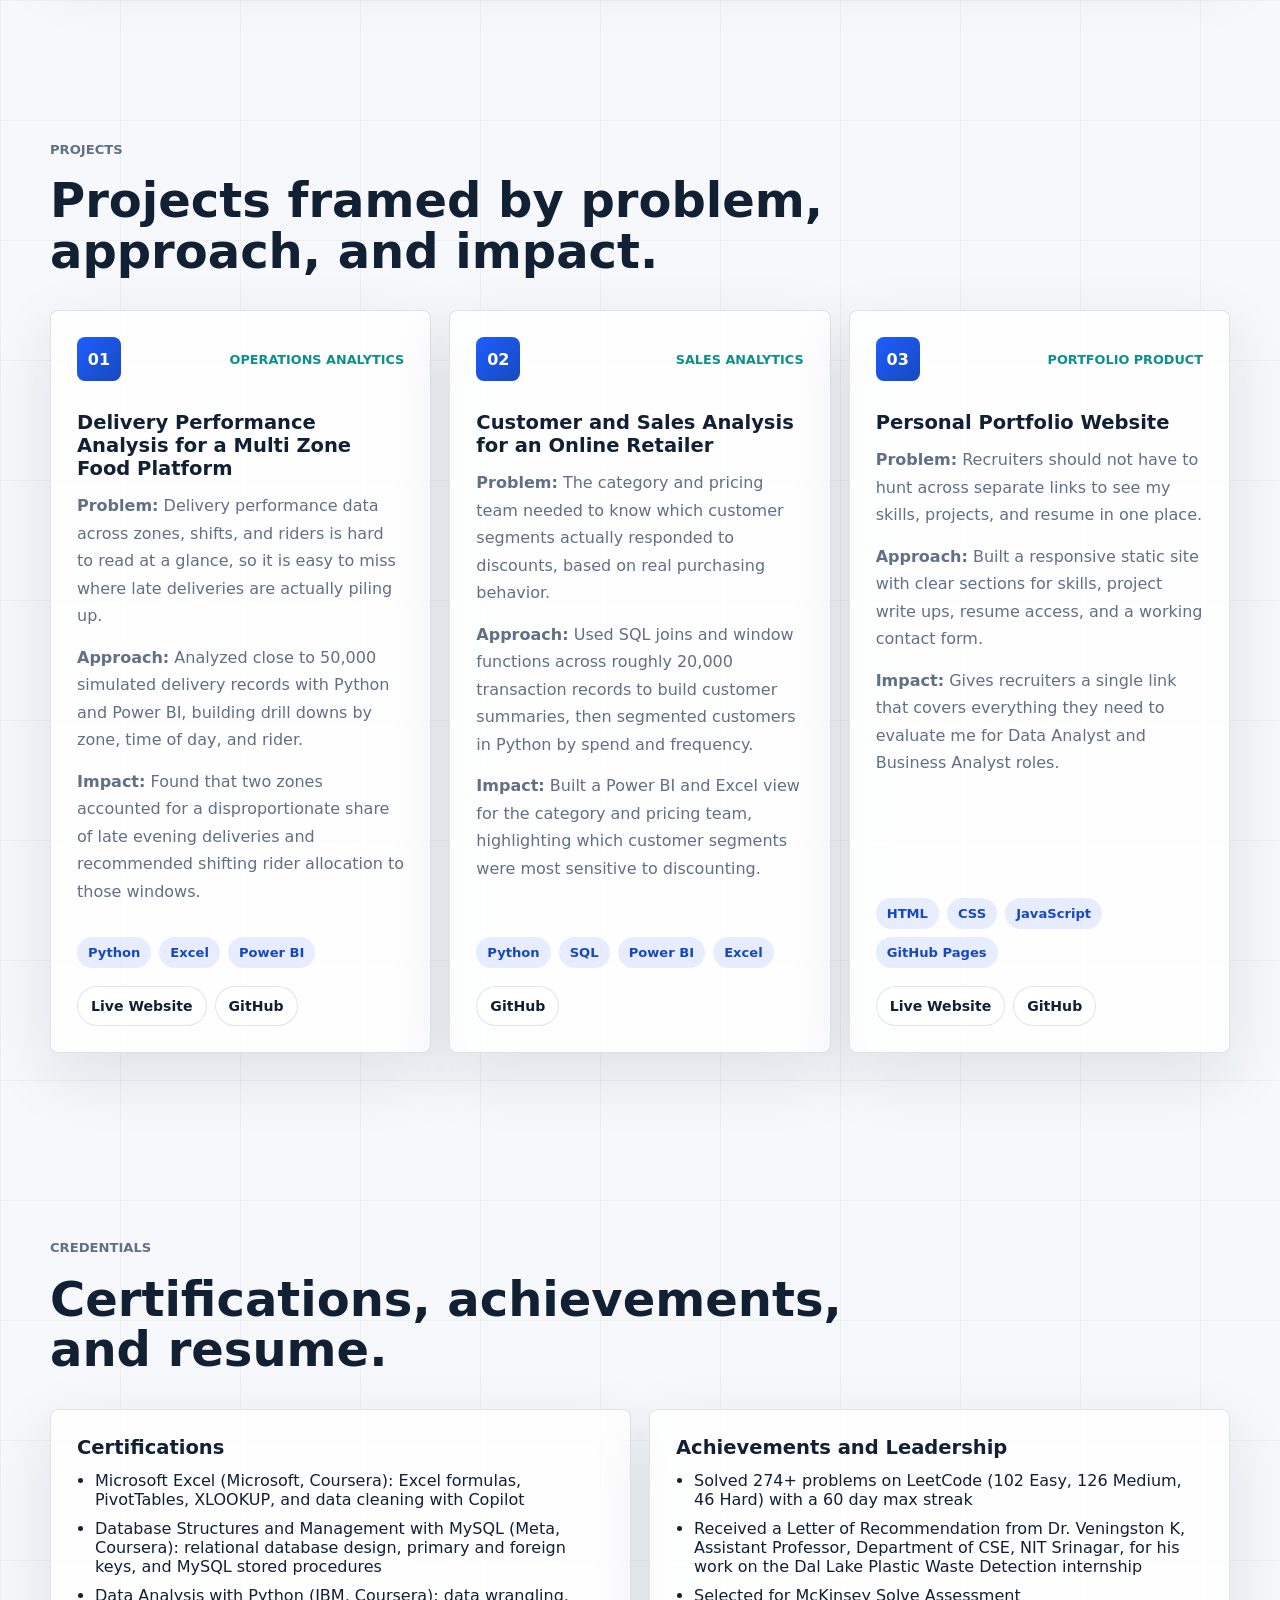
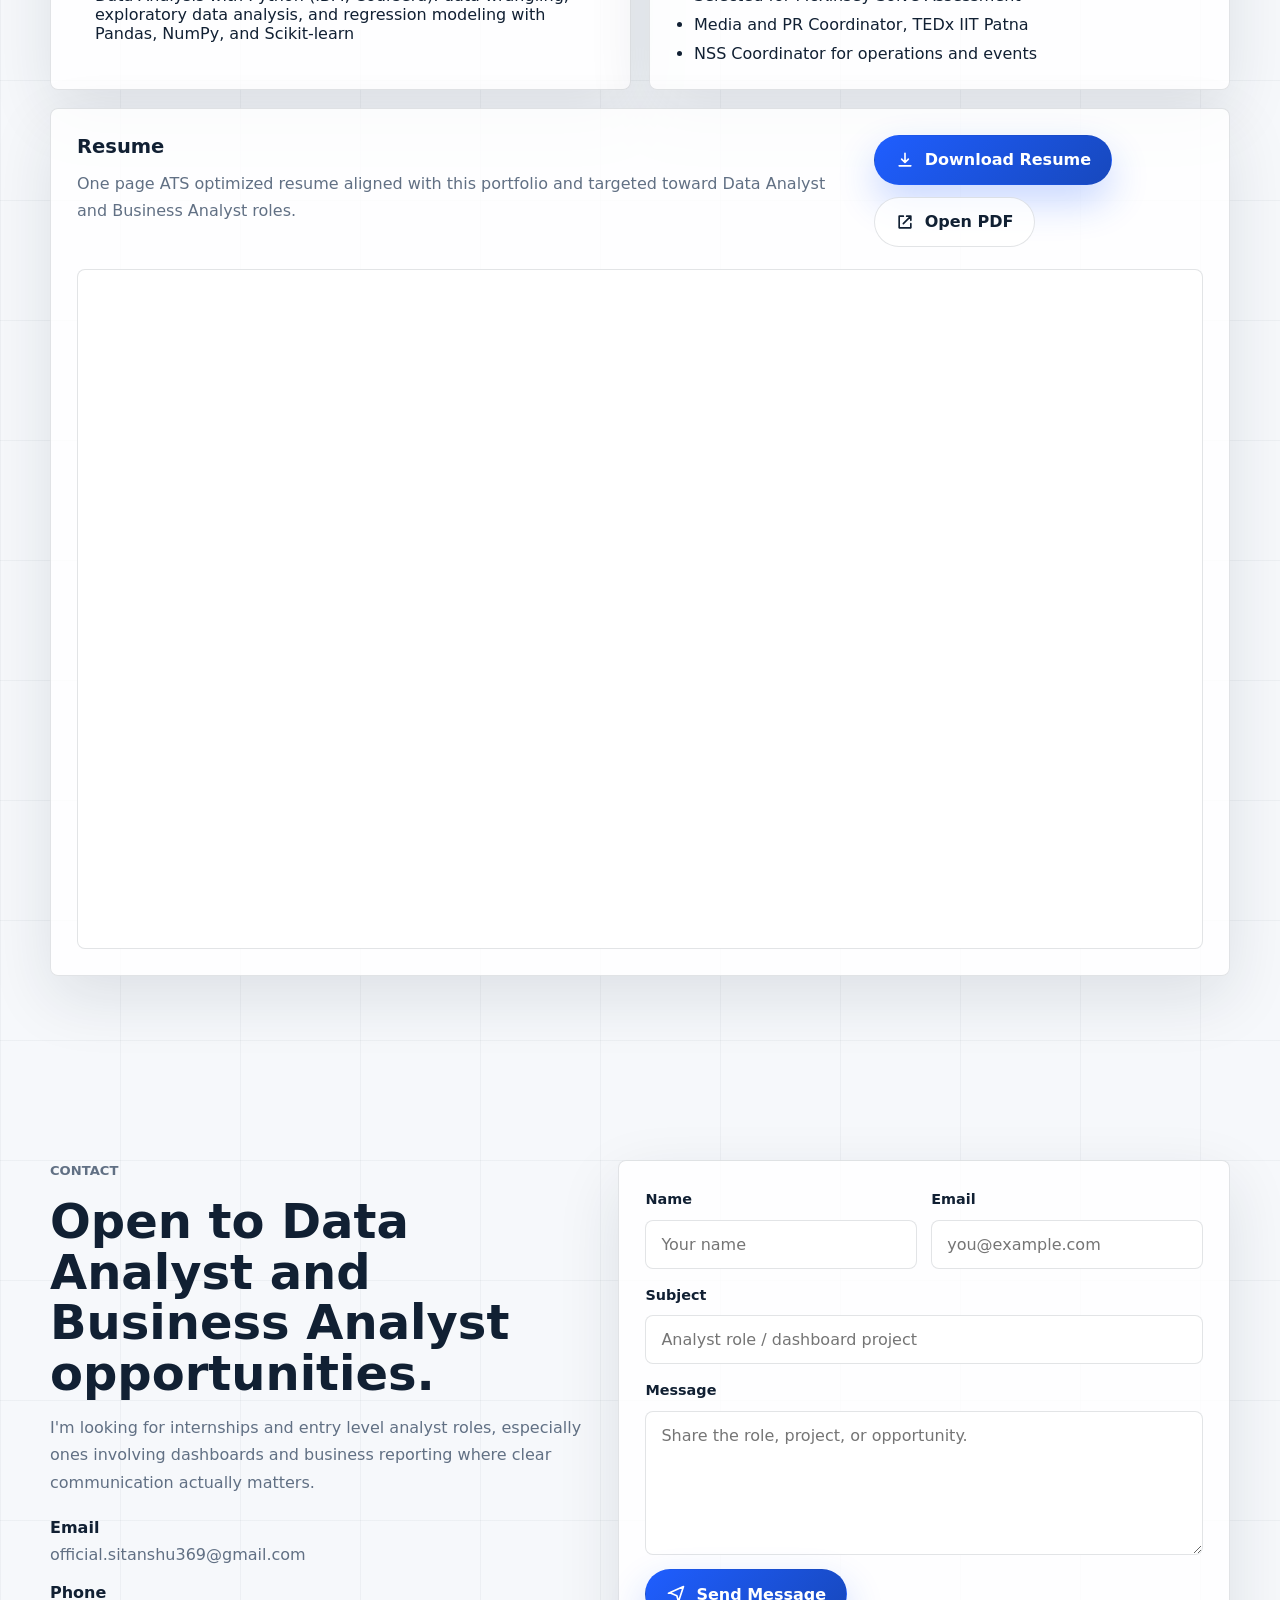
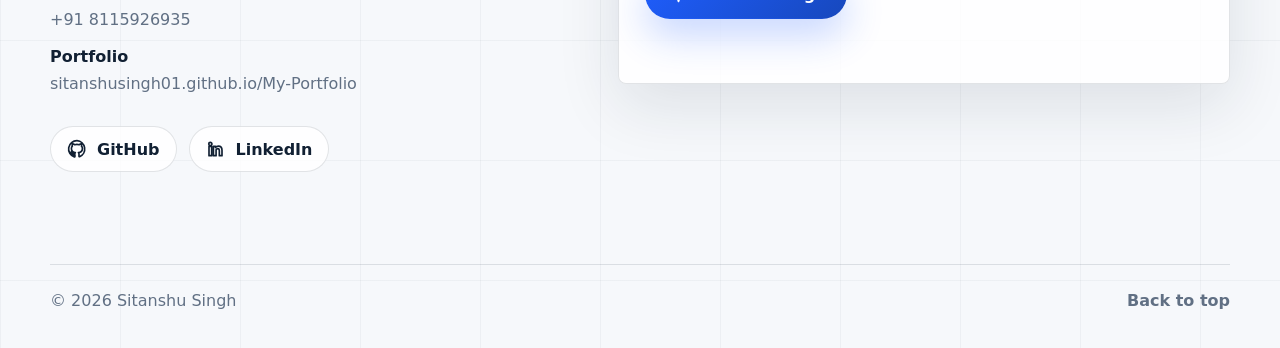
==== commit 48f7ea5a: "Upload portfolio files" ====
--- a/index.html
+++ b/index.html
@@ -5,7 +5,7 @@
     <meta name="viewport" content="width=device-width, initial-scale=1.0" />
     <meta
       name="description"
-      content="."
+      content="Sitanshu Singh is an IIT Patna data analytics undergraduate focused on SQL, Power BI dashboards, KPI reporting, and business insights for analyst roles."
     />
     <meta name="author" content="Sitanshu Singh" />
     <title>Sitanshu Singh | Data Analyst Portfolio</title>
@@ -64,10 +64,10 @@
       <section class="hero section-shell" id="home" aria-labelledby="hero-title">
         <div class="hero-copy reveal">
           <p class="eyebrow">Data Analyst | Business Analyst</p>
-          <h1 id="hero-title">I turn business data into clear decisions.</h1>
+          <h1 id="hero-title">I turn data into decisions people can act on.</h1>
           <p class="hero-role">Sitanshu Singh, BS in Computer Science and Data Analytics at IIT Patna</p>
           <p class="hero-summary">
-            Analyst candidate with demonstrated proficiency in SQL, Python, Excel, and Power BI. I design KPI dashboards, validate and transform complex datasets, and deliver data driven insights that enable stakeholders to make informed, timely business decisions.
+            I'm a Computer Science and Data Analytics student who works with SQL, Python, Excel, and Power BI. I clean and validate datasets, build KPI dashboards, and turn the results into insights that stakeholders can actually use.
           </p>
 
           <div class="hero-actions">
@@ -87,12 +87,12 @@
 
           <ul class="hero-metrics" aria-label="Professional highlights">
             <li>
-              <strong>9.06</strong>
-              <span>CPI at IIT Patna</span>
+              <strong>9.00</strong>
+              <span>SPI at IIT Patna</span>
             </li>
             <li>
               <strong>3</strong>
-              <span>Analytics internships and operations roles</span>
+              <span>Data analytics internships across research and industry</span>
             </li>
             <li>
               <strong>5+</strong>
@@ -155,7 +155,7 @@
           <p class="eyebrow">About</p>
           <h2 id="about-title">Analytical thinking with a business lens.</h2>
           <p>
-            I am pursuing Computer Science and Data Analytics at IIT Patna, with applied experience across data cleaning, exploratory analysis, dashboard development, and structured reporting. My focus is on the complete analytical pipeline — from raw data ingestion to actionable recommendations — ensuring every insight is traceable, accurate, and decision ready.
+            I'm pursuing Computer Science and Data Analytics at IIT Patna. My work spans data cleaning, exploratory analysis, dashboard development, and reporting, across computer vision datasets, environmental and geospatial data, and industrial sensor data. I care about getting the whole pipeline right, from raw data to a recommendation someone can actually use.
           </p>
         </div>
 
@@ -163,7 +163,7 @@
           <article class="about-card reveal">
             <h3>How I Work</h3>
             <p>
-              I begin by defining the business objective and identifying the relevant KPIs, then apply rigorous data validation before proceeding to analysis. This structured approach ensures that deliverables are both technically sound and directly useful to decision makers.
+              I start by figuring out the actual question and the KPIs that matter, then validate the data before touching the analysis. That way the output holds up and is genuinely useful to whoever asked for it.
             </p>
           </article>
 
@@ -173,7 +173,8 @@
               <strong>Indian Institute of Technology Patna</strong><br />
               BS in Computer Science and Data Analytics<br />
               2023 - 2027<br />
-              CPI: 9.06 / 10
+              SPI: 9.00 / 10<br />
+              Coursework: Data Structures and Algorithms, DBMS, Operating Systems, OOP, Machine Learning, Probability and Statistics, Linear Algebra, Discrete Mathematics
             </p>
           </article>
         </div>
@@ -188,15 +189,15 @@
         <div class="bring-grid">
           <article class="bring-card reveal">
             <h3>Business Insight</h3>
-            <p>I translate analytical outputs into quantifiable business value — linking findings directly to revenue drivers, retention metrics, customer behavior patterns, operational efficiency gains, and measurable KPI performance.</p>
+            <p>I connect the numbers to what actually matters to a business, like revenue, retention, customer behavior, and operational efficiency, instead of building charts for their own sake.</p>
           </article>
           <article class="bring-card reveal">
             <h3>Structured Analysis</h3>
-            <p>I apply SQL, Python, Excel, and statistical methodologies to ensure data integrity and reliability before deriving conclusions, minimizing analytical error and maximizing stakeholder confidence.</p>
+            <p>I validate data with SQL, Python, Excel, and basic statistics before drawing any conclusions from it, so the results hold up under scrutiny.</p>
           </article>
           <article class="bring-card reveal">
-            <h3>Recruiter-Ready Communication</h3>
-            <p>I communicate findings through well structured dashboards, executive ready reports, and concise project narratives designed for rapid comprehension and high trust decision making.</p>
+            <h3>Clear Communication</h3>
+            <p>I turn findings into dashboards and short reports that get to the point, so people can act on them without digging through the details.</p>
           </article>
         </div>
       </section>
@@ -205,30 +206,42 @@
         <div class="section-heading reveal">
           <p class="eyebrow">Skills</p>
           <h2 id="skills-title">Analyst toolkit built around business questions.</h2>
-          <p>Comprehensive skill set spanning data analysis, reporting, visualization, programming, and cross functional collaboration.</p>
+          <p>A skill set spanning programming, data analytics, BI and visualization, computer vision tooling, and large language model workflows.</p>
         </div>
 
         <div class="skills-grid">
           <article class="skill-card reveal">
             <div class="skill-heading">
               <svg viewBox="0 0 24 24" aria-hidden="true">
+                <path d="M8 7 4 12l4 5M16 7l4 5-4 5M13 4l-2 16" />
+              </svg>
+              <div>
+                <h3>Programming</h3>
+                <p>Java, Python (Pandas, NumPy, Matplotlib, Seaborn), SQL</p>
+              </div>
+            </div>
+          </article>
+
+          <article class="skill-card reveal">
+            <div class="skill-heading">
+              <svg viewBox="0 0 24 24" aria-hidden="true">
+                <path d="M12 20v-8M8 20v-4M16 20V9M4 20h16M7 7l3 3 7-7" />
+              </svg>
+              <div>
+                <h3>Data Structures and Algorithms</h3>
+                <p>Arrays, strings, sorting, searching, hash maps, stacks, and queues</p>
+              </div>
+            </div>
+          </article>
+
+          <article class="skill-card reveal">
+            <div class="skill-heading">
+              <svg viewBox="0 0 24 24" aria-hidden="true">
                 <path d="M4 19h16M7 16V9M12 16V5M17 16v-7" />
               </svg>
               <div>
-                <h3>Data Analysis</h3>
-                <p>Exploratory Data Analysis, Data Cleaning, KPI Tracking, Statistical Analysis, Business Insights</p>
-              </div>
-            </div>
-          </article>
-
-          <article class="skill-card reveal">
-            <div class="skill-heading">
-              <svg viewBox="0 0 24 24" aria-hidden="true">
-                <path d="M8 7 4 12l4 5M16 7l4 5-4 5M13 4l-2 16" />
-              </svg>
-              <div>
-                <h3>Programming and Querying</h3>
-                <p>Python, SQL, Java, MySQL, Joins, Aggregations, Subqueries</p>
+                <h3>Data Analytics</h3>
+                <p>Data Cleaning, Data Wrangling, Exploratory Data Analysis, Statistical Analysis, Data Processing, Data Quality Validation, Geospatial Data Validation</p>
               </div>
             </div>
           </article>
@@ -239,8 +252,21 @@
                 <path d="M4 18h16M6 16V8M12 16V5M18 16v-6" />
               </svg>
               <div>
-                <h3>Visualization and Reporting</h3>
-                <p>Power BI, Excel, Dashboards, Data Storytelling, Matplotlib, Business Reports</p>
+                <h3>BI and Visualization</h3>
+                <p>Power BI, Advanced Excel, Dashboard Development, Data Visualization, Reporting, KPI Tracking</p>
+              </div>
+            </div>
+          </article>
+
+          <article class="skill-card reveal">
+            <div class="skill-heading">
+              <svg viewBox="0 0 24 24" aria-hidden="true">
+                <path d="M2 12s3.5-6 10-6 10 6 10 6-3.5 6-10 6-10-6-10-6Z" />
+                <circle cx="12" cy="12" r="3" />
+              </svg>
+              <div>
+                <h3>Specialized Tools</h3>
+                <p>Roboflow, COCO JSON, Google Earth Engine</p>
               </div>
             </div>
           </article>
@@ -251,8 +277,21 @@
                 <path d="M6 19a2 2 0 0 1-2-2V7a2 2 0 0 1 2-2h4l2 2h6a2 2 0 0 1 2 2v8a2 2 0 0 1-2 2H6Z" />
               </svg>
               <div>
-                <h3>Libraries and Tools</h3>
-                <p>Pandas, NumPy, Git, GitHub, VS Code, Documentation, Workflow Reporting</p>
+                <h3>Databases</h3>
+                <p>MySQL</p>
+              </div>
+            </div>
+          </article>
+
+          <article class="skill-card reveal">
+            <div class="skill-heading">
+              <svg viewBox="0 0 24 24" aria-hidden="true">
+                <path d="M12 3l1.8 4.8L18.6 9l-4.8 1.8L12 15.6l-1.8-4.8L5.4 9l4.8-1.8L12 3Z" />
+                <path d="M19 15l.9 2.1L22 18l-2.1.9L19 21l-.9-2.1L16 18l2.1-.9L19 15Z" />
+              </svg>
+              <div>
+                <h3>LLM Tooling</h3>
+                <p>LLMs, Prompt Engineering, RAG, LangChain, OpenAI API</p>
               </div>
             </div>
           </article>
@@ -263,20 +302,8 @@
                 <path d="M4 7h16M4 12h16M4 17h10" />
               </svg>
               <div>
-                <h3>Business Operations</h3>
-                <p>Process Tracking, Timeline Analysis, Operational KPIs, Team Coordination</p>
-              </div>
-            </div>
-          </article>
-
-          <article class="skill-card reveal">
-            <div class="skill-heading">
-              <svg viewBox="0 0 24 24" aria-hidden="true">
-                <path d="M12 20v-8M8 20v-4M16 20V9M4 20h16M7 7l3 3 7-7" />
-              </svg>
-              <div>
-                <h3>Professional Strengths</h3>
-                <p>Analytical Thinking, Problem Solving, Communication, Collaboration, Research Documentation</p>
+                <h3>Version Control</h3>
+                <p>Git, GitHub</p>
               </div>
             </div>
           </article>
@@ -291,14 +318,27 @@
 
         <div class="timeline">
           <article class="timeline-item reveal">
-            <span class="timeline-date">Jun 2026 - Present</span>
+            <span class="timeline-date">Jun 2026 - Aug 2026</span>
             <div class="timeline-content">
-              <h3>Summer Research Intern</h3>
-              <p class="timeline-location">NIT Srinagar, Department of Computer Science and Engineering</p>
+              <h3>Data Analytics Research Intern</h3>
+              <p class="timeline-location">NIT Srinagar, Srinagar, India (On site)</p>
               <ul>
-                <li>Selected for a faculty guided research internship focused on analytical problem solving and technical documentation.</li>
-                <li>Apply structured research methods to break down open ended data and systems questions.</li>
-                <li>Prepare clear workflow notes and findings for academic review and project continuity.</li>
+                <li>Prepared and validated 2,500+ field images and 14,300+ annotated waste instances for the Dal Lake Plastic Waste Detection project, using Python for data cleaning ahead of computer vision model development.</li>
+                <li>Ran exploratory data analysis on annotation data in Python (Pandas, Matplotlib, Seaborn) to identify class distribution, object density, and consistency issues across 6 plastic waste categories.</li>
+                <li>Designed Power BI dashboards with 15+ KPIs to track annotation progress and dataset composition, and automated analysis of COCO JSON files to support dataset validation.</li>
+              </ul>
+            </div>
+          </article>
+
+          <article class="timeline-item reveal">
+            <span class="timeline-date">May 2026 - Jul 2026</span>
+            <div class="timeline-content">
+              <h3>Data Analyst Intern</h3>
+              <p class="timeline-location">Buddiz AI, UAE (Remote)</p>
+              <ul>
+                <li>Investigated environmental datasets from Sentinel-2, MODIS, and ground observations for the UAE Carbon Sequestration Mapping project, estimating carbon storage across UAE mangrove ecosystems.</li>
+                <li>Processed, cleaned, and standardized 50,000+ environmental data records in Python (Pandas, NumPy), resolving missing values to prepare analytical layers for downstream analysis.</li>
+                <li>Created Power BI dashboards with 20+ KPIs to monitor carbon estimation metrics and vegetation health, producing 15+ supporting visualizations in Matplotlib and Seaborn.</li>
               </ul>
             </div>
           </article>
@@ -306,25 +346,12 @@
           <article class="timeline-item reveal">
             <span class="timeline-date">Jan 2026 - Apr 2026</span>
             <div class="timeline-content">
-              <h3>Data Analytics Research Intern</h3>
-              <p class="timeline-location">IIT Bhilai</p>
+              <h3>Data Analytics Intern</h3>
+              <p class="timeline-location">IIT Bhilai, Bhilai, India (On site)</p>
               <ul>
-                <li>Cleaned and analyzed structured datasets using Python and Excel to improve reliability before interpretation.</li>
-                <li>Performed exploratory data analysis to identify trends, anomalies, and patterns relevant to research questions.</li>
-                <li>Built visualizations and written summaries that made analytical findings easier to review and discuss.</li>
-              </ul>
-            </div>
-          </article>
-
-          <article class="timeline-item reveal">
-            <span class="timeline-date">Dec 2025 - Feb 2026</span>
-            <div class="timeline-content">
-              <h3>Data and Business Operations Intern</h3>
-              <p class="timeline-location">INGLU</p>
-              <ul>
-                <li>Tracked operational KPIs, timelines, and workflow updates to support business execution.</li>
-                <li>Maintained structured reports and dashboards for visibility across tasks, delays, and priorities.</li>
-                <li>Collaborated with team members to turn operational data into practical follow up actions.</li>
+                <li>Cleaned 100,000+ sensor records and annotated 2,500+ industrial images for YOLOv8 model development, using Python (Pandas, NumPy) to prepare high quality datasets for predictive maintenance in steel manufacturing operations.</li>
+                <li>Conducted EDA to identify the most fluctuating sensors, using Matplotlib and Seaborn to surface trends and anomalies across 15+ visualizations.</li>
+                <li>Developed Power BI dashboards with 15+ KPIs to monitor sensor behavior and equipment performance, and automated data validation workflows to cut manual preprocessing effort.</li>
               </ul>
             </div>
           </article>
@@ -343,20 +370,20 @@
               <span class="project-index">01</span>
               <span class="project-label">Operations Analytics</span>
             </div>
-            <h3>Food Delivery Analytics Dashboard</h3>
-            <p>
-              <strong>Problem:</strong> Delivery performance data obscures critical delays, rating degradation, and operational bottlenecks when not systematically monitored through well defined KPIs.
-            </p>
-            <p>
-              <strong>Approach:</strong> Analyzed historical delivery records, modeled key operational metrics, and developed a structured dashboard view covering delay frequency, customer ratings, and service efficiency indicators.
-            </p>
-            <p>
-              <strong>Impact:</strong> Established a continuous monitoring framework enabling operations teams to identify performance gaps and prioritize corrective action with data confidence.
+            <h3>Delivery Performance Analysis for a Multi Zone Food Platform</h3>
+            <p>
+              <strong>Problem:</strong> Delivery performance data across zones, shifts, and riders is hard to read at a glance, so it is easy to miss where late deliveries are actually piling up.
+            </p>
+            <p>
+              <strong>Approach:</strong> Analyzed close to 50,000 simulated delivery records with Python and Power BI, building drill downs by zone, time of day, and rider.
+            </p>
+            <p>
+              <strong>Impact:</strong> Found that two zones accounted for a disproportionate share of late evening deliveries and recommended shifting rider allocation to those windows.
             </p>
             <div class="chip-row" aria-label="Food delivery project tools">
-              <span>Dashboard</span>
-              <span>KPI Tracking</span>
-              <span>Operations</span>
+              <span>Python</span>
+              <span>Excel</span>
+              <span>Power BI</span>
             </div>
             <div class="project-links">
               <a href="https://sitanshusingh01.github.io/food-delivery-analytics/" target="_blank" rel="noreferrer noopener">Live Website</a>
@@ -369,15 +396,15 @@
               <span class="project-index">02</span>
               <span class="project-label">Sales Analytics</span>
             </div>
-            <h3>E-commerce Store Analysis</h3>
-            <p>
-              <strong>Problem:</strong> Sales teams require precise visibility into revenue trends, product level performance, customer purchasing behavior, and inventory demand signals to execute data driven strategy.
-            </p>
-            <p>
-              <strong>Approach:</strong> Cleaned and transformed transaction data, conducted purchasing pattern analysis, and built a comprehensive analytical model covering revenue growth, top performing SKUs, and customer segmentation.
-            </p>
-            <p>
-              <strong>Impact:</strong> Delivered actionable business intelligence to support pricing optimization, inventory planning, and targeted customer acquisition and retention strategies.
+            <h3>Customer and Sales Analysis for an Online Retailer</h3>
+            <p>
+              <strong>Problem:</strong> The category and pricing team needed to know which customer segments actually responded to discounts, based on real purchasing behavior.
+            </p>
+            <p>
+              <strong>Approach:</strong> Used SQL joins and window functions across roughly 20,000 transaction records to build customer summaries, then segmented customers in Python by spend and frequency.
+            </p>
+            <p>
+              <strong>Impact:</strong> Built a Power BI and Excel view for the category and pricing team, highlighting which customer segments were most sensitive to discounting.
             </p>
             <div class="chip-row" aria-label="E-commerce project tools">
               <span>Python</span>
@@ -397,13 +424,13 @@
             </div>
             <h3>Personal Portfolio Website</h3>
             <p>
-              <strong>Problem:</strong> Recruiters require an efficient, consolidated reference point to evaluate technical skills, project depth, resume alignment, and contact accessibility without navigating disparate sources.
-            </p>
-            <p>
-              <strong>Approach:</strong> Developed a fully responsive static website with clearly structured sections covering skills, project case studies, resume access, and a functional contact interface.
-            </p>
-            <p>
-              <strong>Impact:</strong> Established a professional digital presence optimized for Data Analyst and Business Analyst recruitment outreach, reducing friction in the candidate evaluation process.
+              <strong>Problem:</strong> Recruiters should not have to hunt across separate links to see my skills, projects, and resume in one place.
+            </p>
+            <p>
+              <strong>Approach:</strong> Built a responsive static site with clear sections for skills, project write ups, resume access, and a working contact form.
+            </p>
+            <p>
+              <strong>Impact:</strong> Gives recruiters a single link that covers everything they need to evaluate me for Data Analyst and Business Analyst roles.
             </p>
             <div class="chip-row" aria-label="Portfolio project tools">
               <span>HTML</span>
@@ -429,18 +456,17 @@
           <article class="credential-panel reveal">
             <h3>Certifications</h3>
             <ul class="stack-list">
-              <li>IBM Data Analytics</li>
-              <li>Deloitte Australia Data Analytics</li>
-              <li>Tata Data Analytics Virtual Experience</li>
-              <li>Google Ads Certifications</li>
-              <li>Python Programming by Technophilia</li>
+              <li><a href="https://coursera.org/verify/professional-cert/0XSA7WM47CEO" target="_blank" rel="noreferrer noopener">Microsoft Excel</a> (Microsoft, Coursera): Excel formulas, PivotTables, XLOOKUP, and data cleaning with Copilot</li>
+              <li><a href="https://coursera.org/verify/XAYVPMCLH6ML" target="_blank" rel="noreferrer noopener">Database Structures and Management with MySQL</a> (Meta, Coursera): relational database design, primary and foreign keys, and MySQL stored procedures</li>
+              <li><a href="https://www.coursera.org/account/accomplishments/records/8MXFMJUL5P8E" target="_blank" rel="noreferrer noopener">Data Analysis with Python</a> (IBM, Coursera): data wrangling, exploratory data analysis, and regression modeling with Pandas, NumPy, and Scikit-learn</li>
             </ul>
           </article>
 
           <article class="credential-panel reveal">
             <h3>Achievements and Leadership</h3>
             <ul class="stack-list">
-              <li>Received academic letter of recommendation from IIT Patna faculty</li>
+              <li>Solved 274+ problems on LeetCode (102 Easy, 126 Medium, 46 Hard) with a 60 day max streak</li>
+              <li>Received a Letter of Recommendation from Dr. Veningston K, Assistant Professor, Department of CSE, NIT Srinagar, for his work on the Dal Lake Plastic Waste Detection internship</li>
               <li>Selected for McKinsey Solve Assessment</li>
               <li>Media and PR Coordinator, TEDx IIT Patna</li>
               <li>NSS Coordinator for operations and events</li>
@@ -479,13 +505,13 @@
           <p class="eyebrow">Contact</p>
           <h2 id="contact-title">Open to Data Analyst and Business Analyst opportunities.</h2>
           <p>
-            I am actively seeking internships, entry level analyst positions, dashboard development engagements, and business reporting projects where rigorous analytical methodology and precise, stakeholder ready communication are valued.
+            I'm looking for internships and entry level analyst roles, especially ones involving dashboards and business reporting where clear communication actually matters.
           </p>
 
           <ul class="contact-list">
             <li>
               <strong>Email</strong>
-              <a href="mailto:sitanshu_2312res644@iitp.ac.in">sitanshu_2312res644@iitp.ac.in</a>
+              <a href="mailto:official.sitanshu369@gmail.com">official.sitanshu369@gmail.com</a>
             </li>
             <li>
               <strong>Phone</strong>
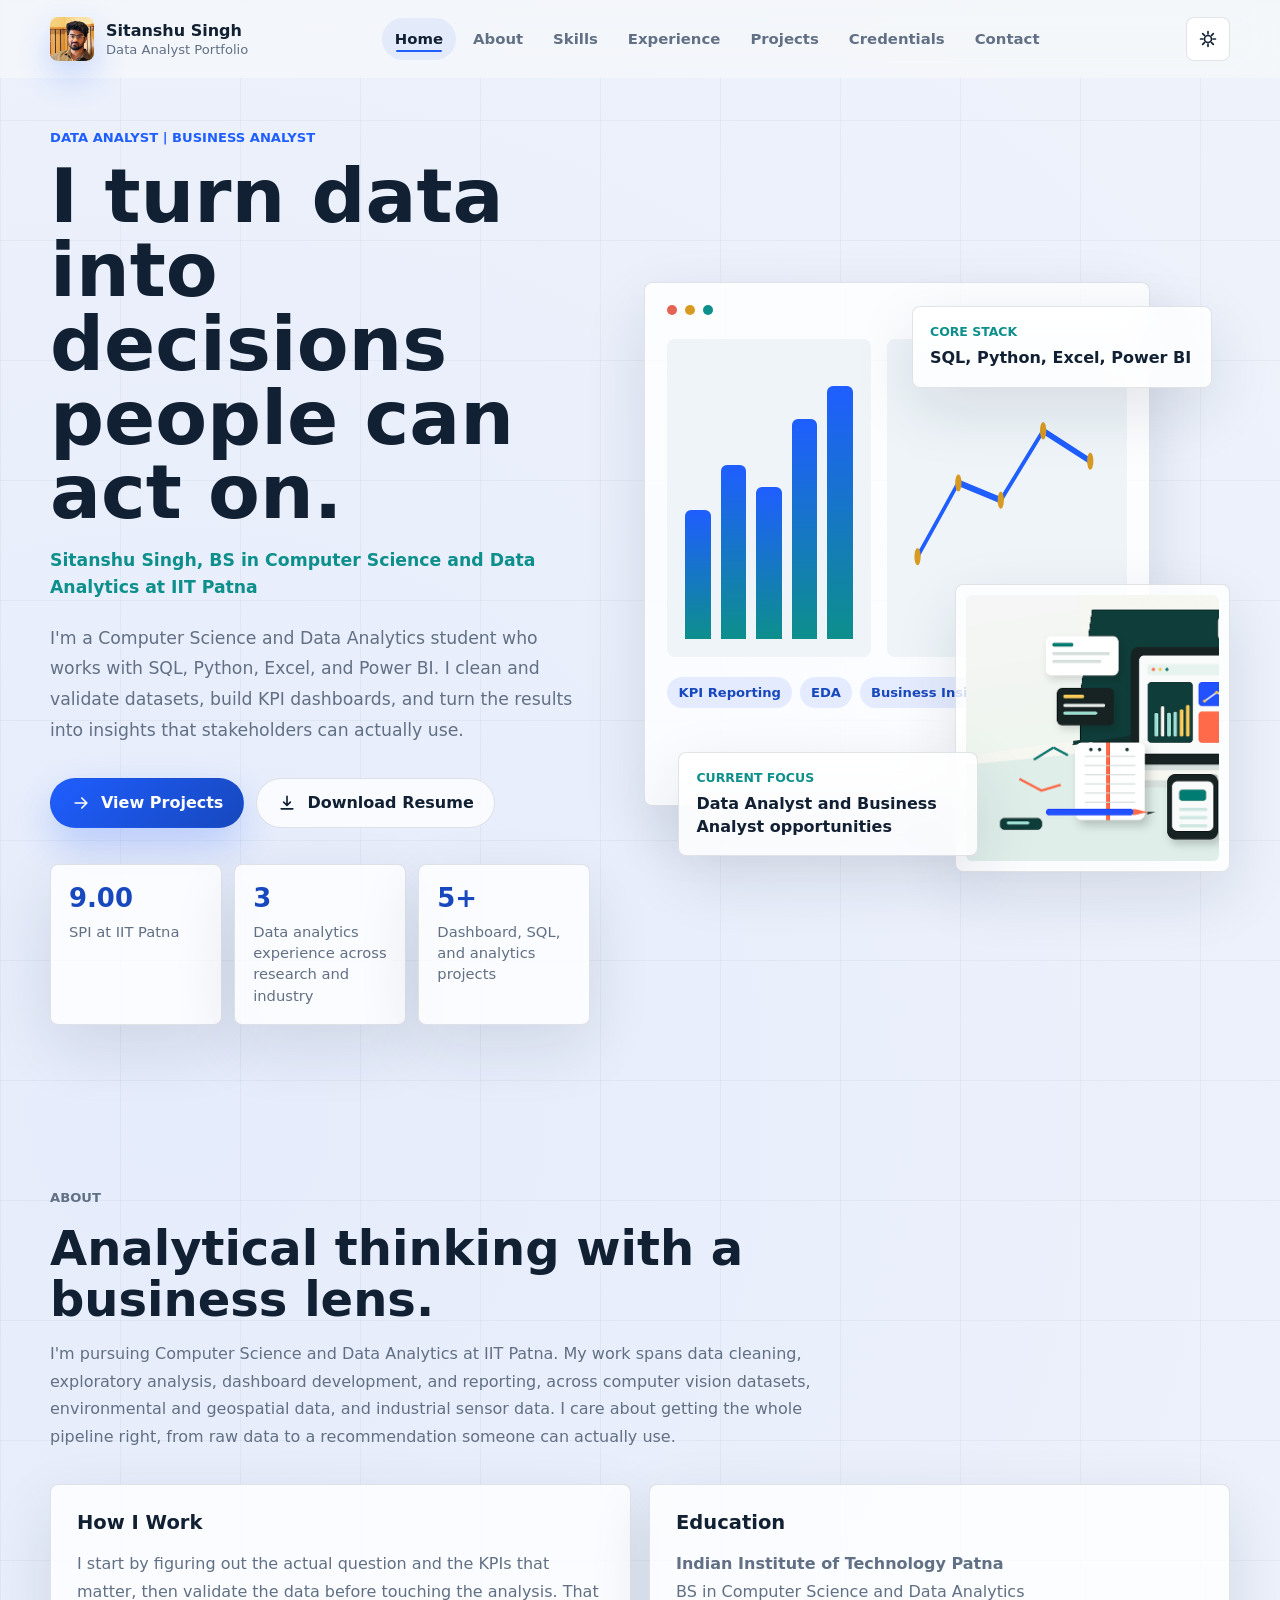
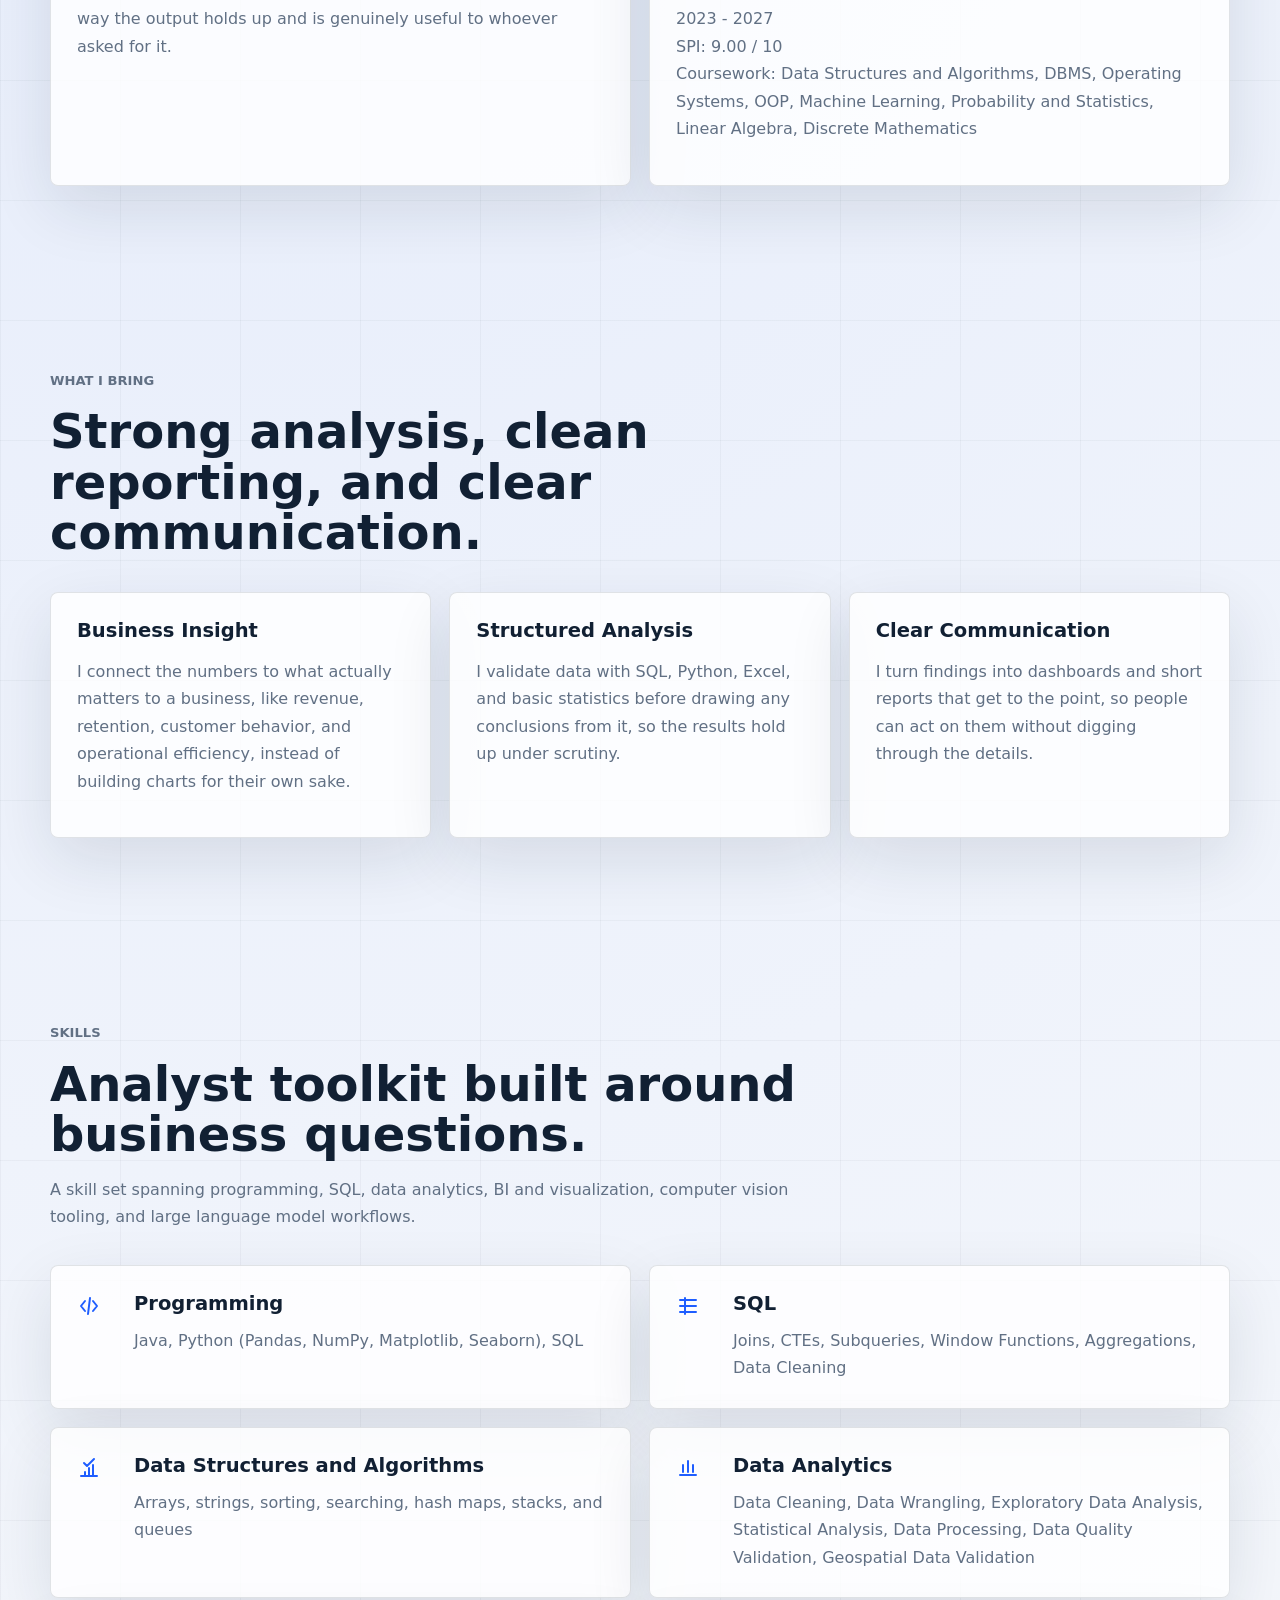
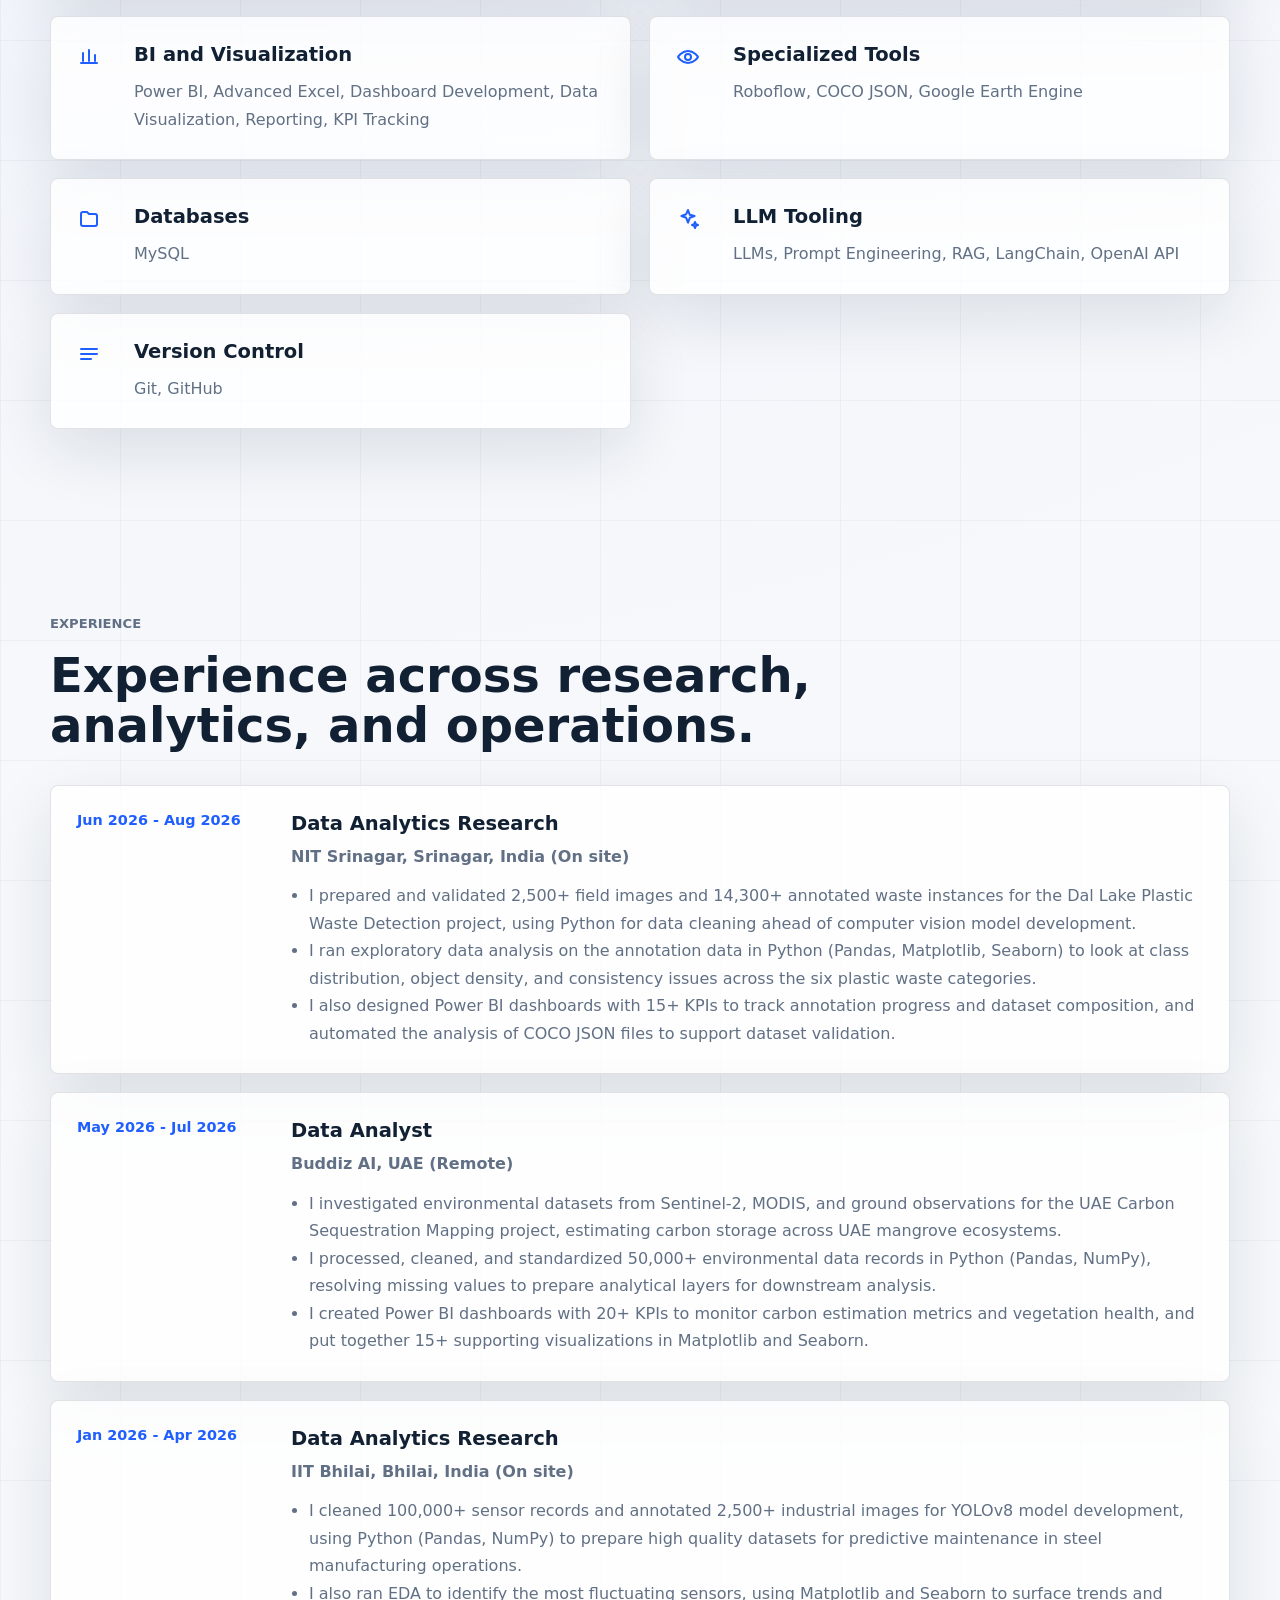
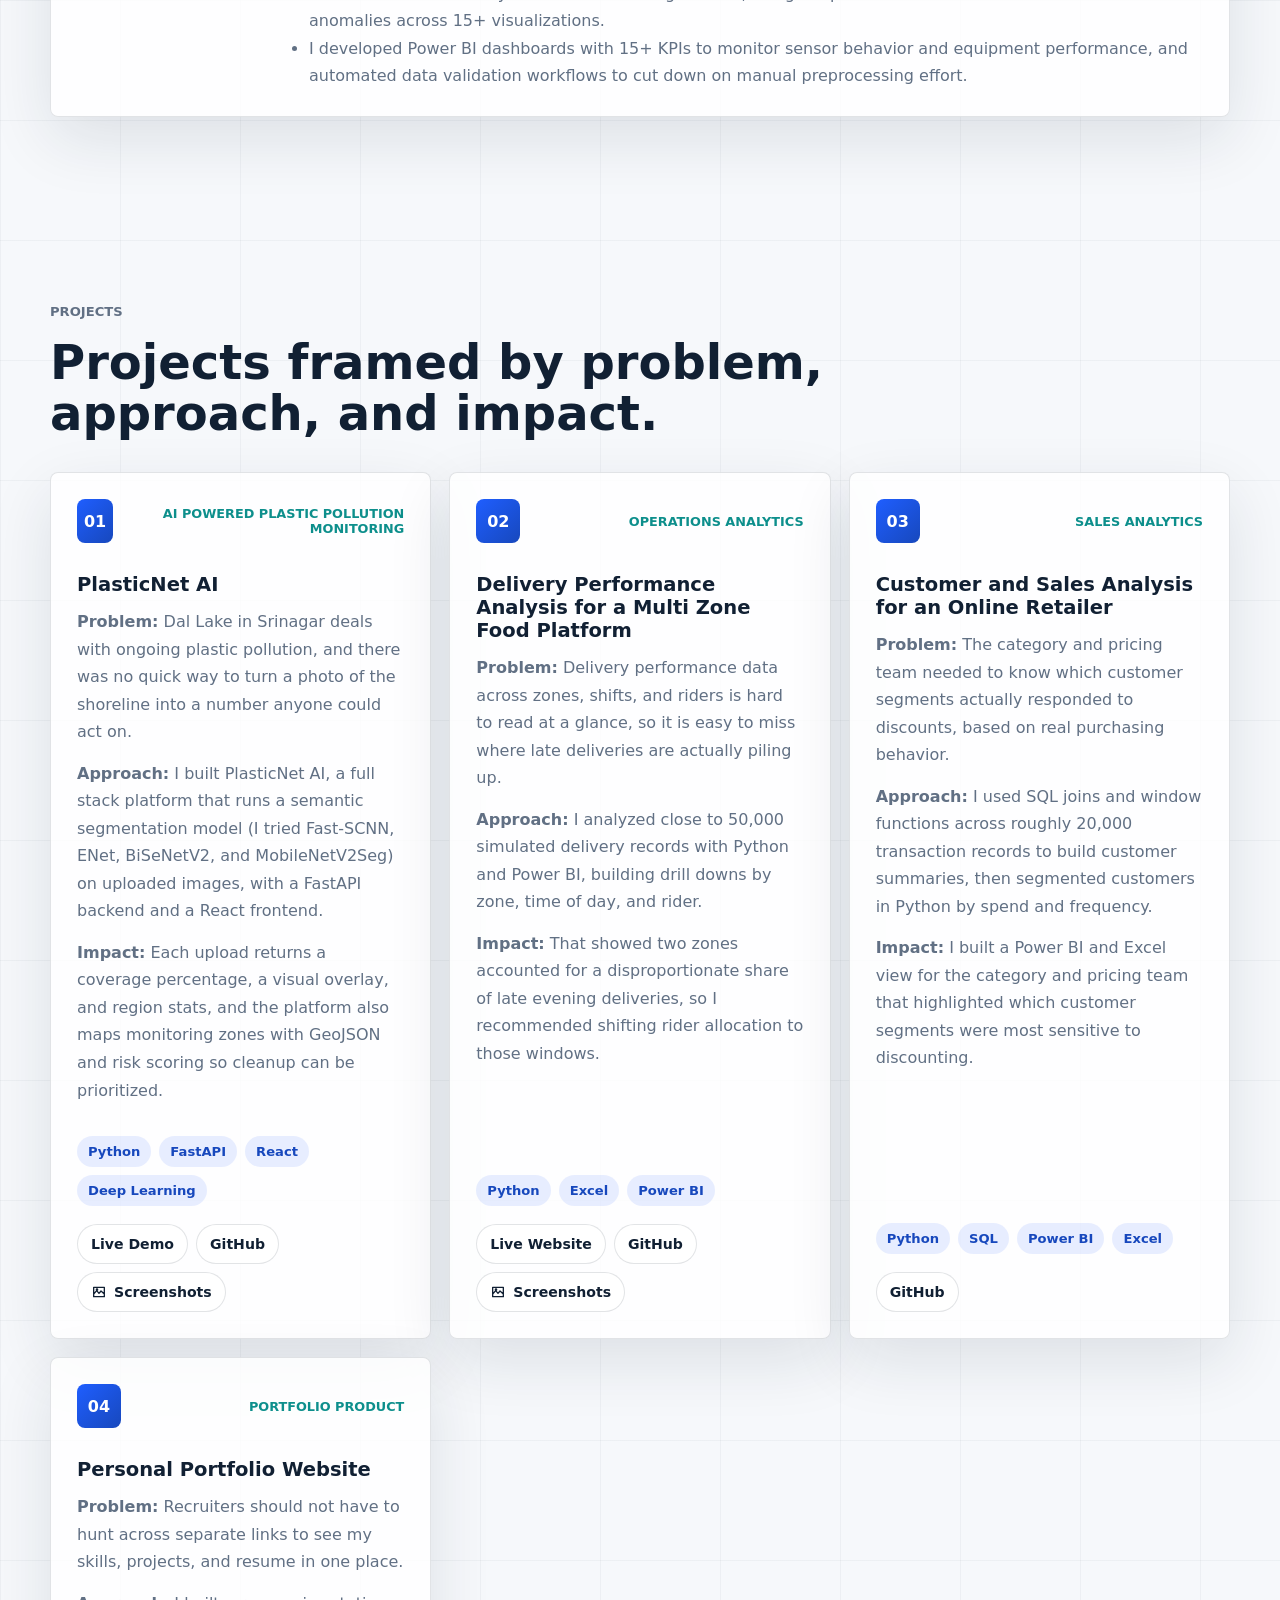
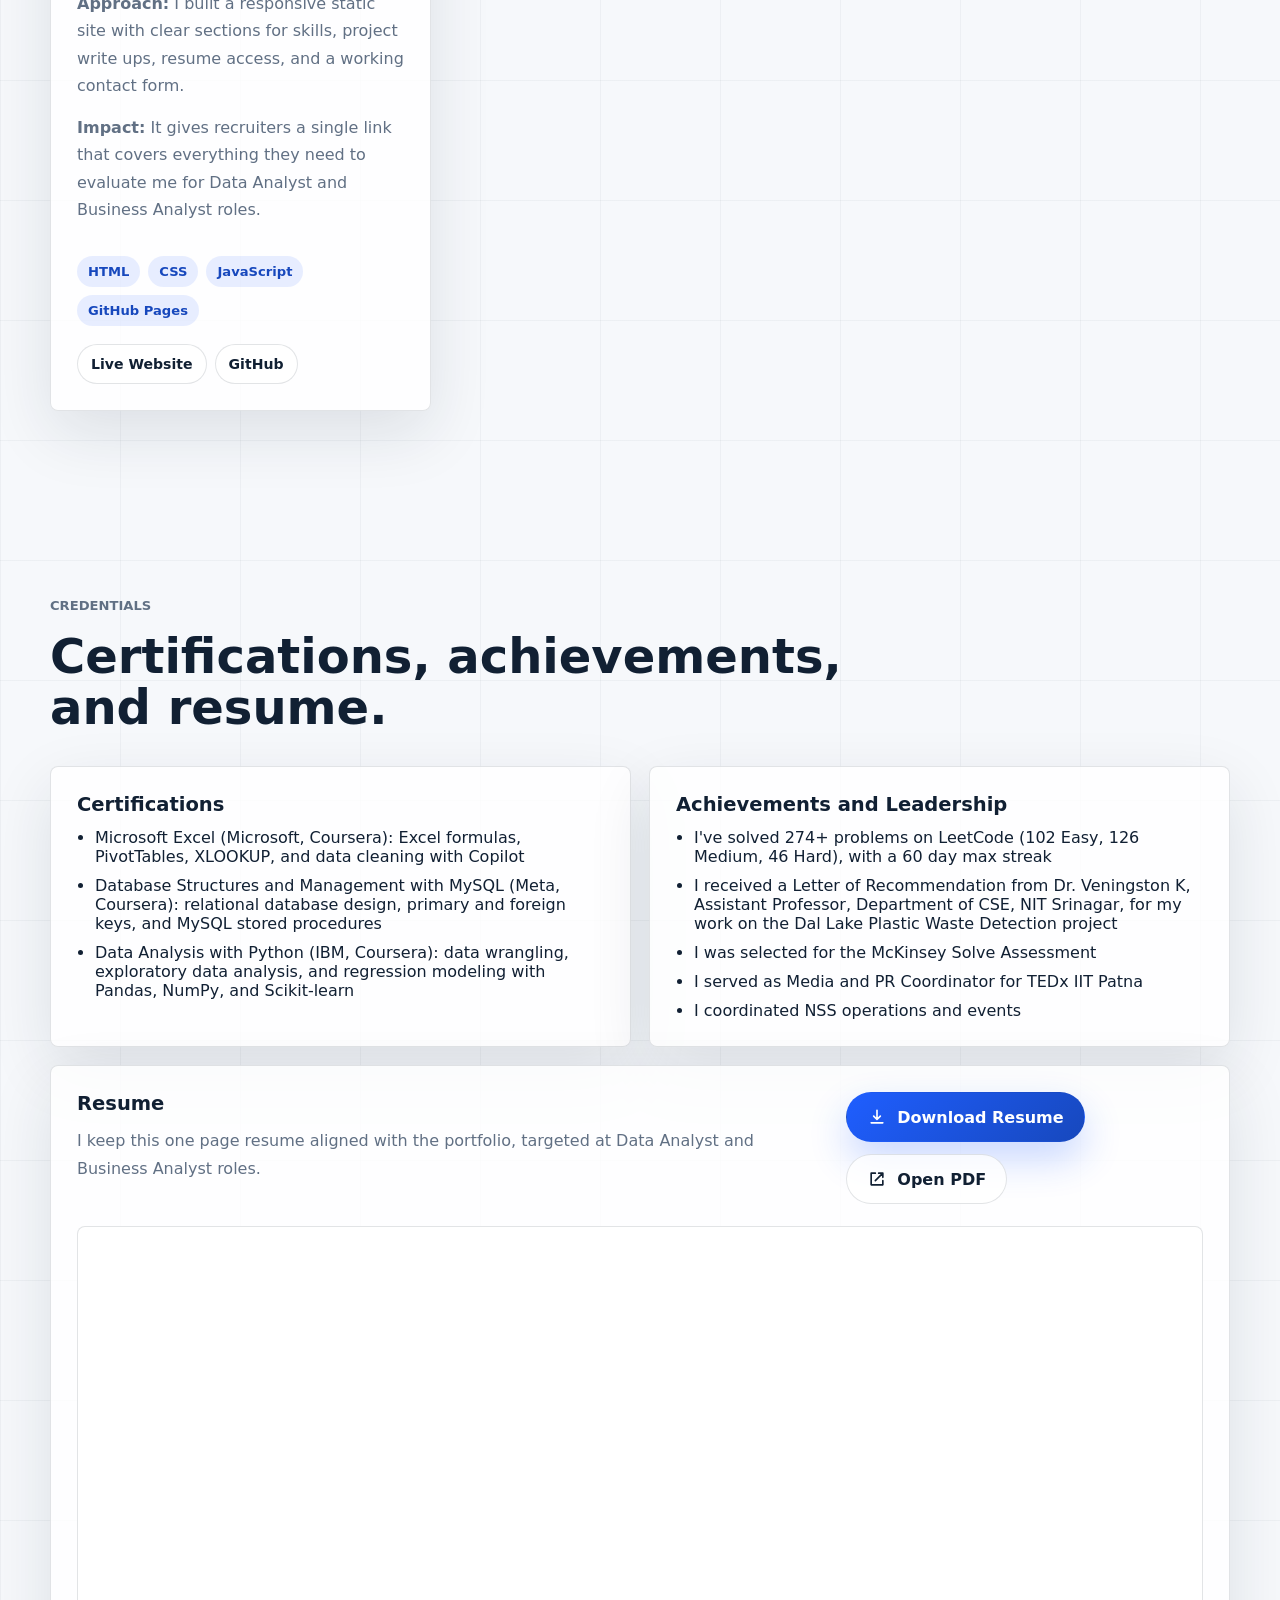
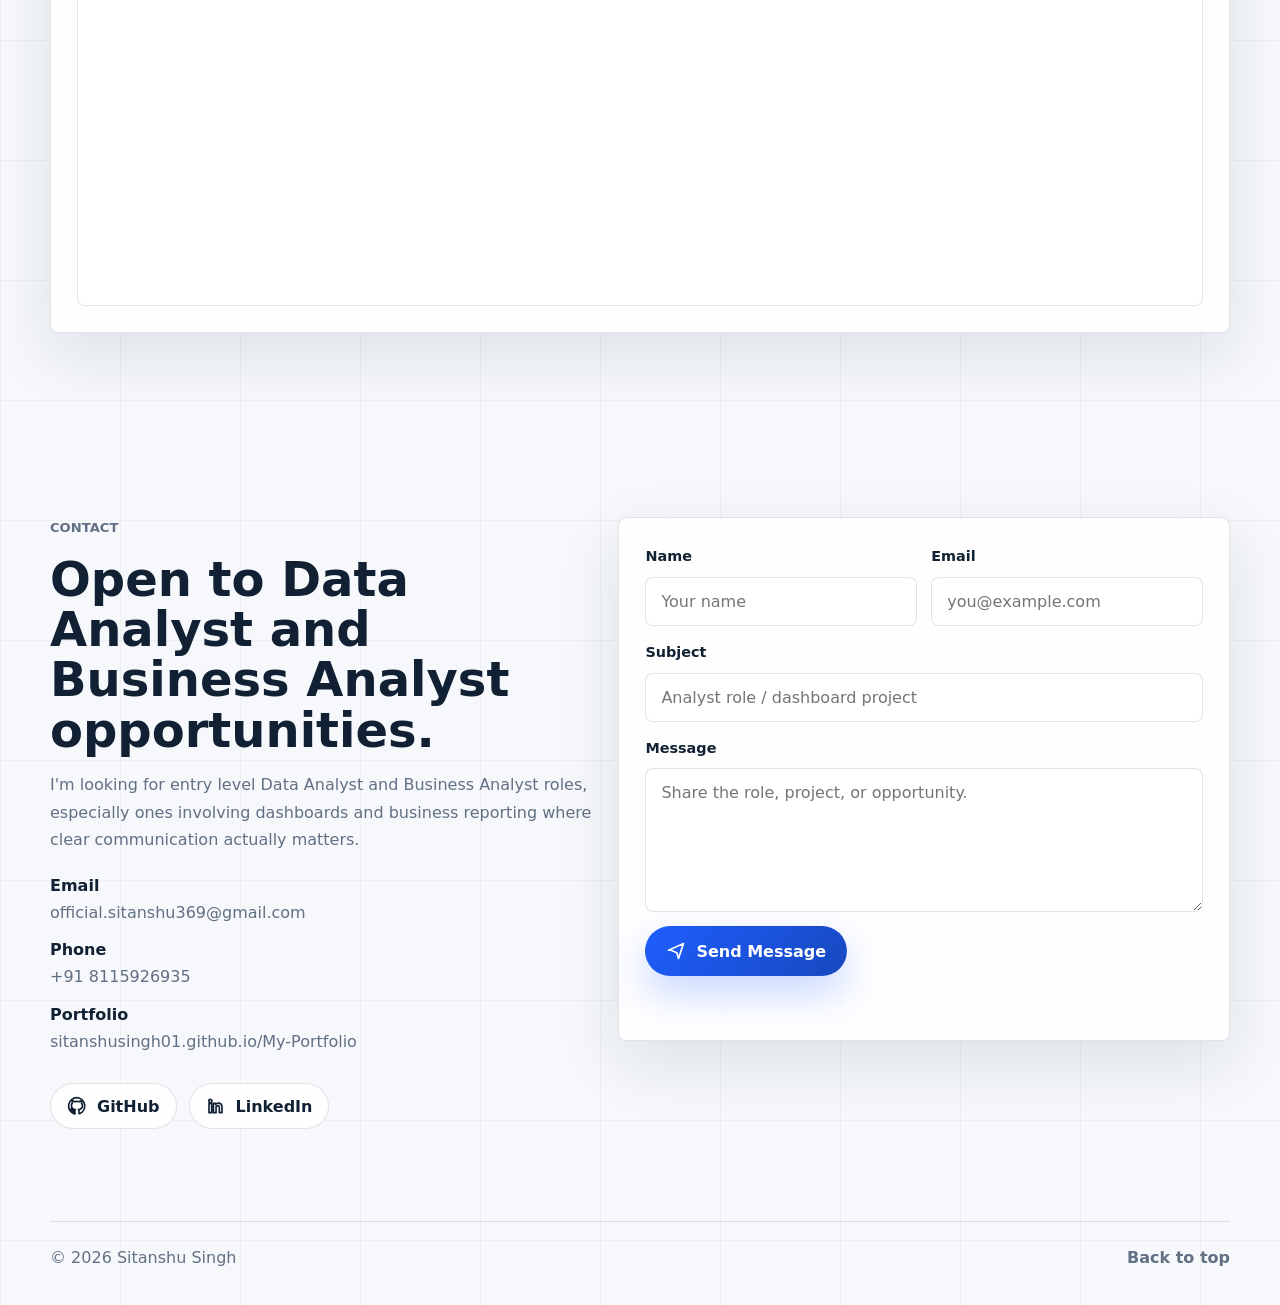
==== commit 5ad6774d: "Update portfolio website" ====
--- a/index.html
+++ b/index.html
@@ -3,6 +3,7 @@
   <head>
     <meta charset="UTF-8" />
     <meta name="viewport" content="width=device-width, initial-scale=1.0" />
+    <meta name="google-site-verification" content="iOWnP68K2QF9Zjm3-uBDU8zywzIIatIKLtidkonXiBo" />
     <meta
       name="description"
       content="Sitanshu Singh is an IIT Patna data analytics undergraduate focused on SQL, Power BI dashboards, KPI reporting, and business insights for analyst roles."
@@ -24,7 +25,7 @@
   <body>
     <header class="site-header" data-header>
       <a class="brand" href="#home" aria-label="Sitanshu Singh home">
-        <span class="brand-mark" aria-hidden="true">SS</span>
+        <img class="brand-mark" src="assets/avatar.jpg" alt="" aria-hidden="true" />
         <span class="brand-text">
           <strong>Sitanshu Singh</strong>
           <small>Data Analyst Portfolio</small>
@@ -92,7 +93,7 @@
             </li>
             <li>
               <strong>3</strong>
-              <span>Data analytics internships across research and industry</span>
+              <span>Data analytics experience across research and industry</span>
             </li>
             <li>
               <strong>5+</strong>
@@ -206,7 +207,7 @@
         <div class="section-heading reveal">
           <p class="eyebrow">Skills</p>
           <h2 id="skills-title">Analyst toolkit built around business questions.</h2>
-          <p>A skill set spanning programming, data analytics, BI and visualization, computer vision tooling, and large language model workflows.</p>
+          <p>A skill set spanning programming, SQL, data analytics, BI and visualization, computer vision tooling, and large language model workflows.</p>
         </div>
 
         <div class="skills-grid">
@@ -218,6 +219,18 @@
               <div>
                 <h3>Programming</h3>
                 <p>Java, Python (Pandas, NumPy, Matplotlib, Seaborn), SQL</p>
+              </div>
+            </div>
+          </article>
+
+          <article class="skill-card reveal">
+            <div class="skill-heading">
+              <svg viewBox="0 0 24 24" aria-hidden="true">
+                <path d="M4 6h16M4 12h16M4 18h16M9 4v16" />
+              </svg>
+              <div>
+                <h3>SQL</h3>
+                <p>Joins, CTEs, Subqueries, Window Functions, Aggregations, Data Cleaning</p>
               </div>
             </div>
           </article>
@@ -320,12 +333,12 @@
           <article class="timeline-item reveal">
             <span class="timeline-date">Jun 2026 - Aug 2026</span>
             <div class="timeline-content">
-              <h3>Data Analytics Research Intern</h3>
+              <h3>Data Analytics Research</h3>
               <p class="timeline-location">NIT Srinagar, Srinagar, India (On site)</p>
               <ul>
-                <li>Prepared and validated 2,500+ field images and 14,300+ annotated waste instances for the Dal Lake Plastic Waste Detection project, using Python for data cleaning ahead of computer vision model development.</li>
-                <li>Ran exploratory data analysis on annotation data in Python (Pandas, Matplotlib, Seaborn) to identify class distribution, object density, and consistency issues across 6 plastic waste categories.</li>
-                <li>Designed Power BI dashboards with 15+ KPIs to track annotation progress and dataset composition, and automated analysis of COCO JSON files to support dataset validation.</li>
+                <li>I prepared and validated 2,500+ field images and 14,300+ annotated waste instances for the Dal Lake Plastic Waste Detection project, using Python for data cleaning ahead of computer vision model development.</li>
+                <li>I ran exploratory data analysis on the annotation data in Python (Pandas, Matplotlib, Seaborn) to look at class distribution, object density, and consistency issues across the six plastic waste categories.</li>
+                <li>I also designed Power BI dashboards with 15+ KPIs to track annotation progress and dataset composition, and automated the analysis of COCO JSON files to support dataset validation.</li>
               </ul>
             </div>
           </article>
@@ -333,12 +346,12 @@
           <article class="timeline-item reveal">
             <span class="timeline-date">May 2026 - Jul 2026</span>
             <div class="timeline-content">
-              <h3>Data Analyst Intern</h3>
+              <h3>Data Analyst</h3>
               <p class="timeline-location">Buddiz AI, UAE (Remote)</p>
               <ul>
-                <li>Investigated environmental datasets from Sentinel-2, MODIS, and ground observations for the UAE Carbon Sequestration Mapping project, estimating carbon storage across UAE mangrove ecosystems.</li>
-                <li>Processed, cleaned, and standardized 50,000+ environmental data records in Python (Pandas, NumPy), resolving missing values to prepare analytical layers for downstream analysis.</li>
-                <li>Created Power BI dashboards with 20+ KPIs to monitor carbon estimation metrics and vegetation health, producing 15+ supporting visualizations in Matplotlib and Seaborn.</li>
+                <li>I investigated environmental datasets from Sentinel-2, MODIS, and ground observations for the UAE Carbon Sequestration Mapping project, estimating carbon storage across UAE mangrove ecosystems.</li>
+                <li>I processed, cleaned, and standardized 50,000+ environmental data records in Python (Pandas, NumPy), resolving missing values to prepare analytical layers for downstream analysis.</li>
+                <li>I created Power BI dashboards with 20+ KPIs to monitor carbon estimation metrics and vegetation health, and put together 15+ supporting visualizations in Matplotlib and Seaborn.</li>
               </ul>
             </div>
           </article>
@@ -346,12 +359,12 @@
           <article class="timeline-item reveal">
             <span class="timeline-date">Jan 2026 - Apr 2026</span>
             <div class="timeline-content">
-              <h3>Data Analytics Intern</h3>
+              <h3>Data Analytics Research</h3>
               <p class="timeline-location">IIT Bhilai, Bhilai, India (On site)</p>
               <ul>
-                <li>Cleaned 100,000+ sensor records and annotated 2,500+ industrial images for YOLOv8 model development, using Python (Pandas, NumPy) to prepare high quality datasets for predictive maintenance in steel manufacturing operations.</li>
-                <li>Conducted EDA to identify the most fluctuating sensors, using Matplotlib and Seaborn to surface trends and anomalies across 15+ visualizations.</li>
-                <li>Developed Power BI dashboards with 15+ KPIs to monitor sensor behavior and equipment performance, and automated data validation workflows to cut manual preprocessing effort.</li>
+                <li>I cleaned 100,000+ sensor records and annotated 2,500+ industrial images for YOLOv8 model development, using Python (Pandas, NumPy) to prepare high quality datasets for predictive maintenance in steel manufacturing operations.</li>
+                <li>I also ran EDA to identify the most fluctuating sensors, using Matplotlib and Seaborn to surface trends and anomalies across 15+ visualizations.</li>
+                <li>I developed Power BI dashboards with 15+ KPIs to monitor sensor behavior and equipment performance, and automated data validation workflows to cut down on manual preprocessing effort.</li>
               </ul>
             </div>
           </article>
@@ -368,6 +381,39 @@
           <article class="project-card reveal">
             <div class="project-topline">
               <span class="project-index">01</span>
+              <span class="project-label">AI Powered Plastic Pollution Monitoring</span>
+            </div>
+            <h3>PlasticNet AI</h3>
+            <p>
+              <strong>Problem:</strong> Dal Lake in Srinagar deals with ongoing plastic pollution, and there was no quick way to turn a photo of the shoreline into a number anyone could act on.
+            </p>
+            <p>
+              <strong>Approach:</strong> I built PlasticNet AI, a full stack platform that runs a semantic segmentation model (I tried Fast-SCNN, ENet, BiSeNetV2, and MobileNetV2Seg) on uploaded images, with a FastAPI backend and a React frontend.
+            </p>
+            <p>
+              <strong>Impact:</strong> Each upload returns a coverage percentage, a visual overlay, and region stats, and the platform also maps monitoring zones with GeoJSON and risk scoring so cleanup can be prioritized.
+            </p>
+            <div class="chip-row" aria-label="PlasticNet AI project tools">
+              <span>Python</span>
+              <span>FastAPI</span>
+              <span>React</span>
+              <span>Deep Learning</span>
+            </div>
+            <div class="project-links">
+              <a href="https://sitanshu-singh01.github.io/plasticnet/" target="_blank" rel="noreferrer noopener">Live Demo</a>
+              <a href="https://github.com/sitanshusingh01/plasticnet" target="_blank" rel="noreferrer noopener">GitHub</a>
+              <button type="button" class="gallery-trigger" data-gallery-trigger="plasticnet">
+                <svg viewBox="0 0 24 24" aria-hidden="true">
+                  <path d="M4 5h16v14H4V5Zm0 10 4.5-5 3.5 4 3-3.5L20 15M9 9.5a1 1 0 1 0 0-2 1 1 0 0 0 0 2Z" />
+                </svg>
+                Screenshots
+              </button>
+            </div>
+          </article>
+
+          <article class="project-card reveal">
+            <div class="project-topline">
+              <span class="project-index">02</span>
               <span class="project-label">Operations Analytics</span>
             </div>
             <h3>Delivery Performance Analysis for a Multi Zone Food Platform</h3>
@@ -375,10 +421,10 @@
               <strong>Problem:</strong> Delivery performance data across zones, shifts, and riders is hard to read at a glance, so it is easy to miss where late deliveries are actually piling up.
             </p>
             <p>
-              <strong>Approach:</strong> Analyzed close to 50,000 simulated delivery records with Python and Power BI, building drill downs by zone, time of day, and rider.
-            </p>
-            <p>
-              <strong>Impact:</strong> Found that two zones accounted for a disproportionate share of late evening deliveries and recommended shifting rider allocation to those windows.
+              <strong>Approach:</strong> I analyzed close to 50,000 simulated delivery records with Python and Power BI, building drill downs by zone, time of day, and rider.
+            </p>
+            <p>
+              <strong>Impact:</strong> That showed two zones accounted for a disproportionate share of late evening deliveries, so I recommended shifting rider allocation to those windows.
             </p>
             <div class="chip-row" aria-label="Food delivery project tools">
               <span>Python</span>
@@ -388,12 +434,18 @@
             <div class="project-links">
               <a href="https://sitanshusingh01.github.io/food-delivery-analytics/" target="_blank" rel="noreferrer noopener">Live Website</a>
               <a href="https://github.com/sitanshusingh01/food-delivery-analytics" target="_blank" rel="noreferrer noopener">GitHub</a>
+              <button type="button" class="gallery-trigger" data-gallery-trigger="food-delivery">
+                <svg viewBox="0 0 24 24" aria-hidden="true">
+                  <path d="M4 5h16v14H4V5Zm0 10 4.5-5 3.5 4 3-3.5L20 15M9 9.5a1 1 0 1 0 0-2 1 1 0 0 0 0 2Z" />
+                </svg>
+                Screenshots
+              </button>
             </div>
           </article>
 
           <article class="project-card reveal">
             <div class="project-topline">
-              <span class="project-index">02</span>
+              <span class="project-index">03</span>
               <span class="project-label">Sales Analytics</span>
             </div>
             <h3>Customer and Sales Analysis for an Online Retailer</h3>
@@ -401,10 +453,10 @@
               <strong>Problem:</strong> The category and pricing team needed to know which customer segments actually responded to discounts, based on real purchasing behavior.
             </p>
             <p>
-              <strong>Approach:</strong> Used SQL joins and window functions across roughly 20,000 transaction records to build customer summaries, then segmented customers in Python by spend and frequency.
-            </p>
-            <p>
-              <strong>Impact:</strong> Built a Power BI and Excel view for the category and pricing team, highlighting which customer segments were most sensitive to discounting.
+              <strong>Approach:</strong> I used SQL joins and window functions across roughly 20,000 transaction records to build customer summaries, then segmented customers in Python by spend and frequency.
+            </p>
+            <p>
+              <strong>Impact:</strong> I built a Power BI and Excel view for the category and pricing team that highlighted which customer segments were most sensitive to discounting.
             </p>
             <div class="chip-row" aria-label="E-commerce project tools">
               <span>Python</span>
@@ -419,7 +471,7 @@
 
           <article class="project-card reveal">
             <div class="project-topline">
-              <span class="project-index">03</span>
+              <span class="project-index">04</span>
               <span class="project-label">Portfolio Product</span>
             </div>
             <h3>Personal Portfolio Website</h3>
@@ -427,10 +479,10 @@
               <strong>Problem:</strong> Recruiters should not have to hunt across separate links to see my skills, projects, and resume in one place.
             </p>
             <p>
-              <strong>Approach:</strong> Built a responsive static site with clear sections for skills, project write ups, resume access, and a working contact form.
-            </p>
-            <p>
-              <strong>Impact:</strong> Gives recruiters a single link that covers everything they need to evaluate me for Data Analyst and Business Analyst roles.
+              <strong>Approach:</strong> I built a responsive static site with clear sections for skills, project write ups, resume access, and a working contact form.
+            </p>
+            <p>
+              <strong>Impact:</strong> It gives recruiters a single link that covers everything they need to evaluate me for Data Analyst and Business Analyst roles.
             </p>
             <div class="chip-row" aria-label="Portfolio project tools">
               <span>HTML</span>
@@ -465,11 +517,11 @@
           <article class="credential-panel reveal">
             <h3>Achievements and Leadership</h3>
             <ul class="stack-list">
-              <li>Solved 274+ problems on LeetCode (102 Easy, 126 Medium, 46 Hard) with a 60 day max streak</li>
-              <li>Received a Letter of Recommendation from Dr. Veningston K, Assistant Professor, Department of CSE, NIT Srinagar, for his work on the Dal Lake Plastic Waste Detection internship</li>
-              <li>Selected for McKinsey Solve Assessment</li>
-              <li>Media and PR Coordinator, TEDx IIT Patna</li>
-              <li>NSS Coordinator for operations and events</li>
+              <li>I've solved 274+ problems on LeetCode (102 Easy, 126 Medium, 46 Hard), with a 60 day max streak</li>
+              <li>I received a Letter of Recommendation from Dr. Veningston K, Assistant Professor, Department of CSE, NIT Srinagar, for my work on the Dal Lake Plastic Waste Detection project</li>
+              <li>I was selected for the McKinsey Solve Assessment</li>
+              <li>I served as Media and PR Coordinator for TEDx IIT Patna</li>
+              <li>I coordinated NSS operations and events</li>
             </ul>
           </article>
 
@@ -477,7 +529,7 @@
             <div class="credential-topline">
               <div>
                 <h3>Resume</h3>
-                <p>One page ATS optimized resume aligned with this portfolio and targeted toward Data Analyst and Business Analyst roles.</p>
+                <p>I keep this one page resume aligned with the portfolio, targeted at Data Analyst and Business Analyst roles.</p>
               </div>
               <div class="resume-actions">
                 <a class="button button-primary" href="assets/Sitanshu_Singh_IITP.pdf" download>
@@ -505,7 +557,7 @@
           <p class="eyebrow">Contact</p>
           <h2 id="contact-title">Open to Data Analyst and Business Analyst opportunities.</h2>
           <p>
-            I'm looking for internships and entry level analyst roles, especially ones involving dashboards and business reporting where clear communication actually matters.
+            I'm looking for entry level Data Analyst and Business Analyst roles, especially ones involving dashboards and business reporting where clear communication actually matters.
           </p>
 
           <ul class="contact-list">
@@ -577,6 +629,40 @@
       <a href="#home">Back to top</a>
     </footer>
 
+    <div class="lightbox" data-lightbox aria-hidden="true">
+      <div class="lightbox-backdrop" data-lightbox-backdrop></div>
+      <div class="lightbox-dialog" role="dialog" aria-modal="true" aria-label="Project screenshot viewer">
+        <button class="lightbox-close" type="button" aria-label="Close screenshots" data-lightbox-close>
+          <svg viewBox="0 0 24 24" aria-hidden="true">
+            <path d="m6 6 12 12M18 6 6 18" />
+          </svg>
+        </button>
+
+        <div class="lightbox-stage">
+          <button class="lightbox-nav lightbox-prev" type="button" aria-label="Previous screenshot" data-lightbox-prev>
+            <svg viewBox="0 0 24 24" aria-hidden="true">
+              <path d="M15 5 8 12l7 7" />
+            </svg>
+          </button>
+
+          <img data-lightbox-img src="" alt="" />
+
+          <button class="lightbox-nav lightbox-next" type="button" aria-label="Next screenshot" data-lightbox-next>
+            <svg viewBox="0 0 24 24" aria-hidden="true">
+              <path d="m9 5 7 7-7 7" />
+            </svg>
+          </button>
+        </div>
+
+        <div class="lightbox-caption">
+          <span data-lightbox-label></span>
+          <span data-lightbox-counter></span>
+        </div>
+
+        <div class="lightbox-thumbs" data-lightbox-thumbs></div>
+      </div>
+    </div>
+
     <script src="script.js"></script>
   </body>
 </html>
--- a/styles.css
+++ b/styles.css
@@ -123,15 +123,13 @@
 }
 
 .brand-mark {
-  display: grid;
+  display: block;
   width: 44px;
   height: 44px;
-  place-items: center;
+  flex-shrink: 0;
   border-radius: 8px;
   background: linear-gradient(135deg, var(--accent), var(--teal));
-  color: #ffffff;
-  font-size: 0.9rem;
-  font-weight: 900;
+  object-fit: cover;
   box-shadow: 0 14px 34px rgba(31, 94, 255, 0.24);
 }
 
@@ -750,9 +748,11 @@
   margin-top: 18px;
 }
 
-.project-links a {
+.project-links a,
+.project-links button {
   display: inline-flex;
   align-items: center;
+  gap: 7px;
   min-height: 40px;
   padding: 0 13px;
   border: 1px solid var(--line);
@@ -761,15 +761,23 @@
   color: var(--text);
   font-size: 0.88rem;
   font-weight: 900;
+  cursor: pointer;
   transition: transform 180ms ease, border-color 180ms ease, color 180ms ease;
 }
 
 .project-links a:hover,
-.project-links a:focus-visible {
+.project-links a:focus-visible,
+.project-links button:hover,
+.project-links button:focus-visible {
   transform: translateY(-2px);
   border-color: rgba(31, 94, 255, 0.36);
   color: var(--accent-strong);
   outline: none;
+}
+
+.gallery-trigger svg {
+  width: 16px;
+  height: 16px;
 }
 
 .credential-panel-wide {
@@ -905,6 +913,183 @@
 
 .site-footer a {
   font-weight: 850;
+}
+
+.lightbox {
+  position: fixed;
+  inset: 0;
+  z-index: 200;
+  display: flex;
+  align-items: center;
+  justify-content: center;
+  padding: 24px;
+  opacity: 0;
+  visibility: hidden;
+  transition: opacity 220ms ease, visibility 220ms ease;
+}
+
+.lightbox.is-open {
+  opacity: 1;
+  visibility: visible;
+}
+
+.lightbox-backdrop {
+  position: absolute;
+  inset: 0;
+  background: rgba(6, 11, 20, 0.72);
+  backdrop-filter: blur(6px);
+}
+
+body.lightbox-open {
+  overflow: hidden;
+}
+
+.lightbox-dialog {
+  position: relative;
+  display: flex;
+  flex-direction: column;
+  gap: 14px;
+  width: min(920px, 100%);
+  max-height: 90vh;
+  padding: 20px;
+  border: 1px solid var(--line);
+  border-radius: 8px;
+  background: var(--surface-solid);
+  box-shadow: var(--shadow);
+  transform: translateY(10px);
+  transition: transform 220ms ease;
+}
+
+.lightbox.is-open .lightbox-dialog {
+  transform: translateY(0);
+}
+
+.lightbox-close {
+  position: absolute;
+  top: -14px;
+  right: -14px;
+  z-index: 2;
+  display: grid;
+  width: 40px;
+  height: 40px;
+  place-items: center;
+  border: 1px solid var(--line);
+  border-radius: 999px;
+  background: var(--surface-solid);
+  color: var(--text);
+  box-shadow: var(--shadow);
+  cursor: pointer;
+  transition: transform 180ms ease;
+}
+
+.lightbox-close svg {
+  width: 18px;
+  height: 18px;
+}
+
+.lightbox-close:hover,
+.lightbox-close:focus-visible {
+  transform: translateY(-2px);
+  outline: none;
+}
+
+.lightbox-stage {
+  position: relative;
+  display: flex;
+  align-items: center;
+  justify-content: center;
+  min-height: 220px;
+  overflow: hidden;
+  border-radius: 8px;
+  background: var(--surface-soft);
+}
+
+.lightbox-stage img {
+  display: block;
+  width: 100%;
+  max-height: 58vh;
+  object-fit: contain;
+}
+
+.lightbox-nav {
+  position: absolute;
+  top: 50%;
+  z-index: 2;
+  display: grid;
+  width: 42px;
+  height: 42px;
+  place-items: center;
+  border: 1px solid var(--line);
+  border-radius: 999px;
+  background: color-mix(in srgb, var(--surface-solid) 82%, transparent);
+  color: var(--text);
+  cursor: pointer;
+  transform: translateY(-50%);
+  transition: transform 180ms ease, border-color 180ms ease;
+}
+
+.lightbox-nav:hover,
+.lightbox-nav:focus-visible {
+  border-color: rgba(31, 94, 255, 0.36);
+  color: var(--accent-strong);
+  outline: none;
+}
+
+.lightbox-prev {
+  left: 14px;
+}
+
+.lightbox-next {
+  right: 14px;
+}
+
+.lightbox-caption {
+  display: flex;
+  align-items: center;
+  justify-content: space-between;
+  gap: 12px;
+  color: var(--muted);
+  font-size: 0.88rem;
+  font-weight: 800;
+}
+
+.lightbox-thumbs {
+  display: flex;
+  gap: 8px;
+  overflow-x: auto;
+  padding-bottom: 2px;
+}
+
+.lightbox-thumbs button {
+  flex: 0 0 auto;
+  width: 72px;
+  height: 48px;
+  padding: 0;
+  border: 1px solid var(--line);
+  border-radius: 6px;
+  background: none;
+  cursor: pointer;
+  overflow: hidden;
+  opacity: 0.6;
+  transition: opacity 180ms ease, border-color 180ms ease;
+}
+
+.lightbox-thumbs button img {
+  display: block;
+  width: 100%;
+  height: 100%;
+  object-fit: cover;
+}
+
+.lightbox-thumbs button:hover,
+.lightbox-thumbs button:focus-visible {
+  opacity: 0.85;
+  outline: none;
+}
+
+.lightbox-thumbs button.is-active {
+  border-color: var(--accent);
+  opacity: 1;
 }
 
 .reveal {
@@ -1060,6 +1245,24 @@
     flex-direction: column;
     align-items: flex-start;
   }
+
+  .lightbox {
+    padding: 14px;
+  }
+
+  .lightbox-dialog {
+    padding: 14px;
+  }
+
+  .lightbox-nav {
+    width: 36px;
+    height: 36px;
+  }
+
+  .lightbox-close {
+    top: -12px;
+    right: -8px;
+  }
 }
 
 @media (max-width: 520px) {
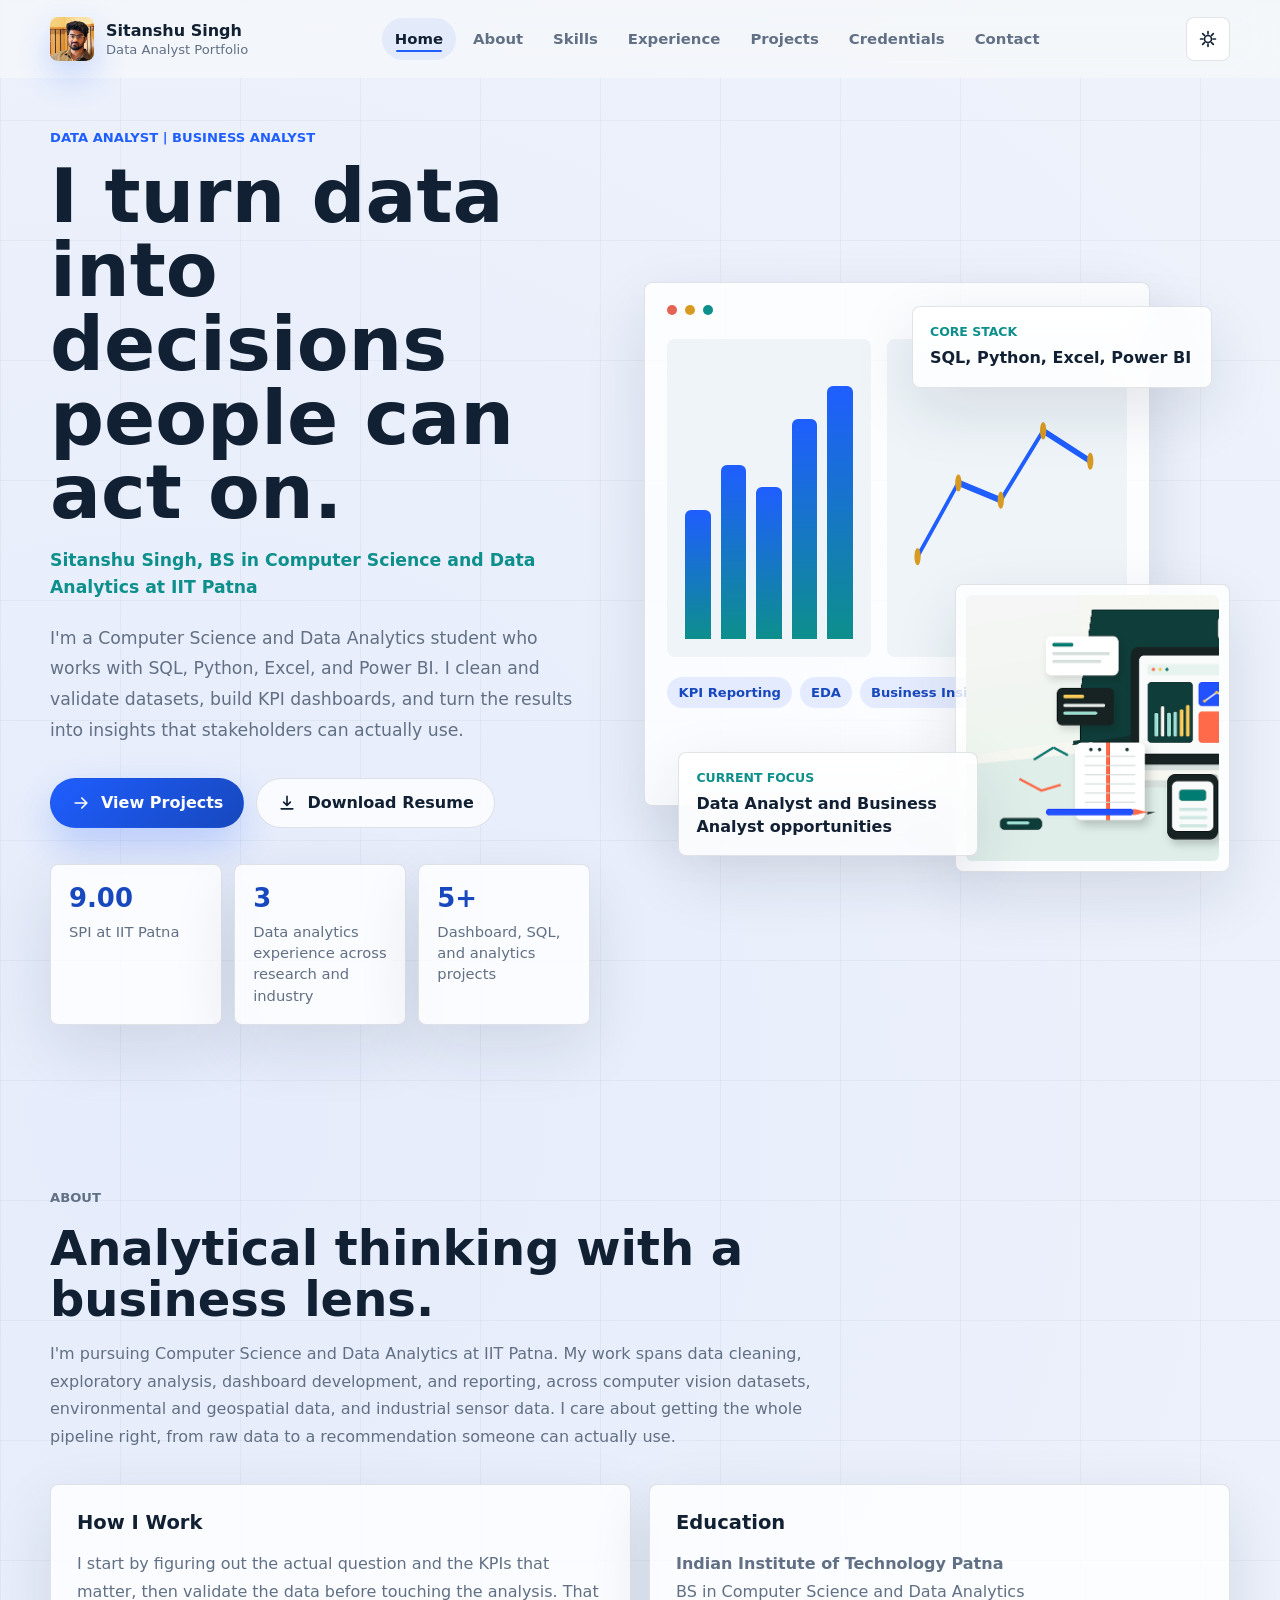
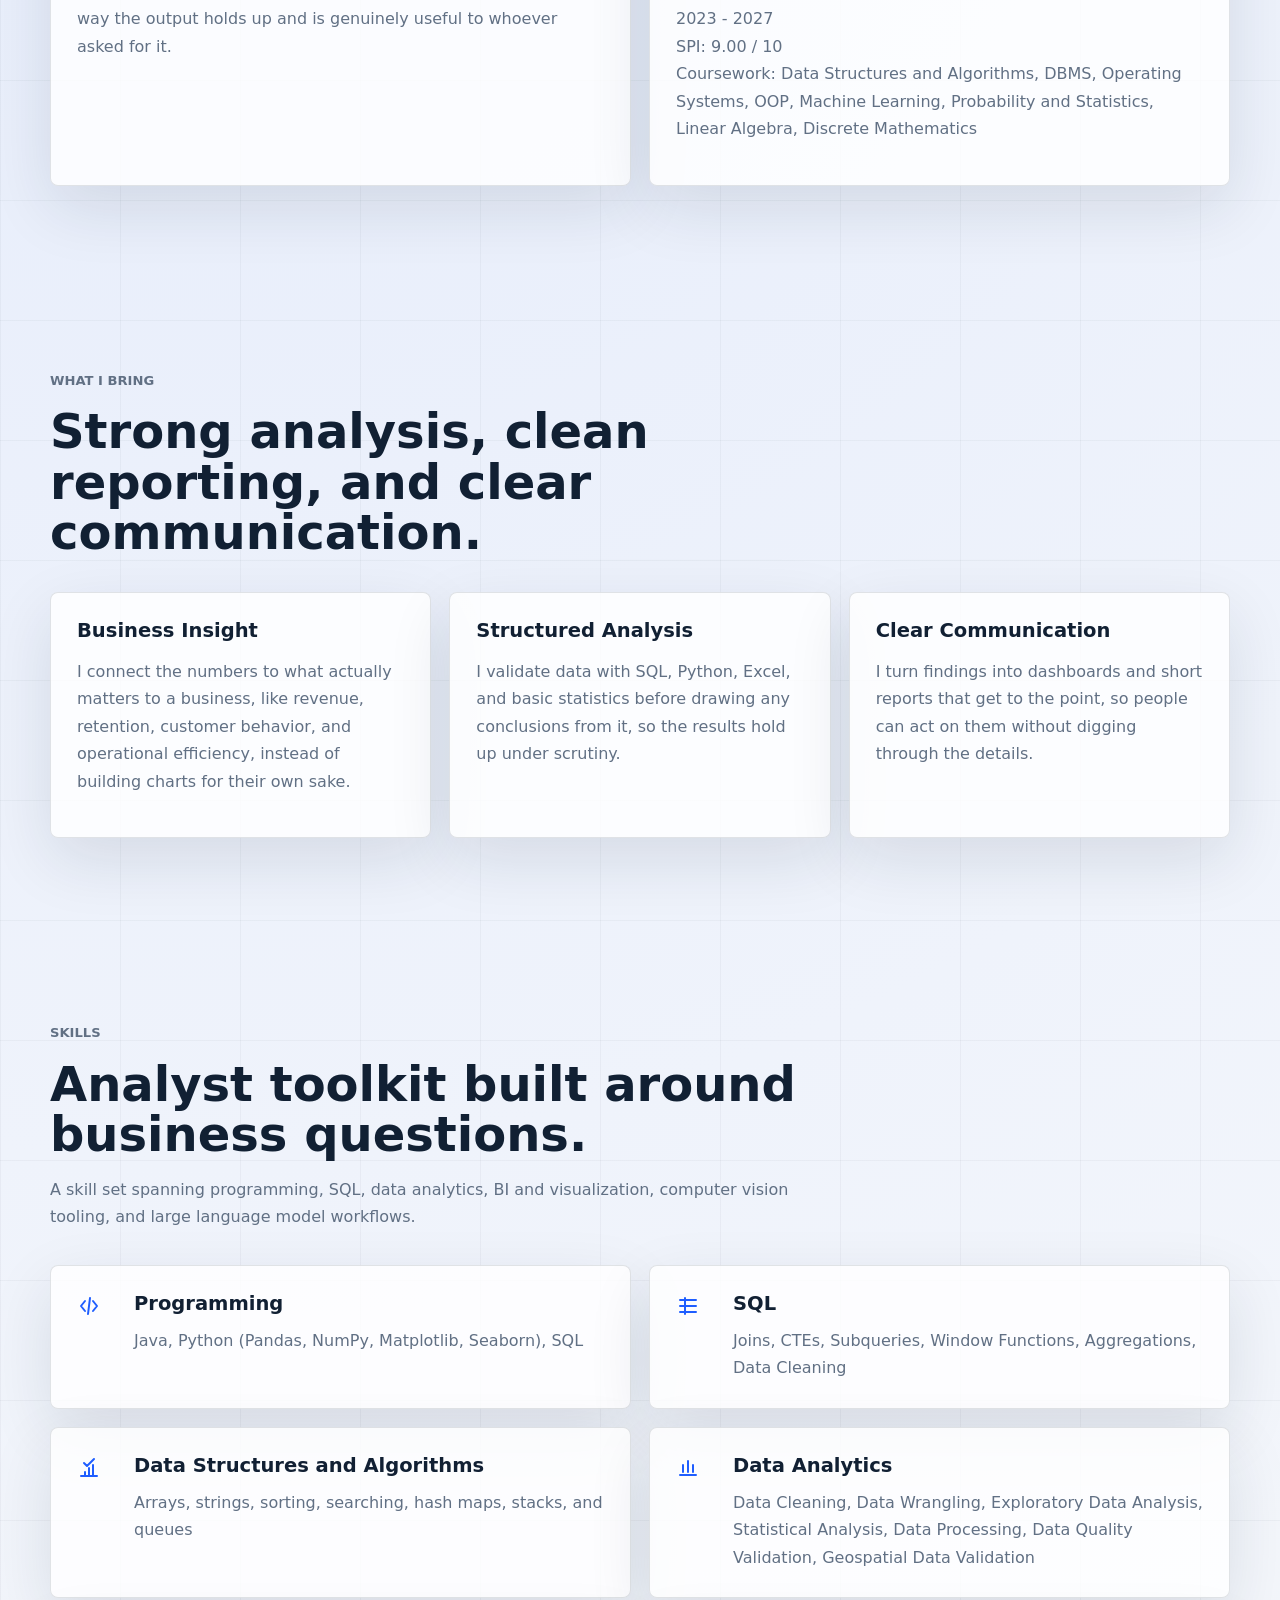
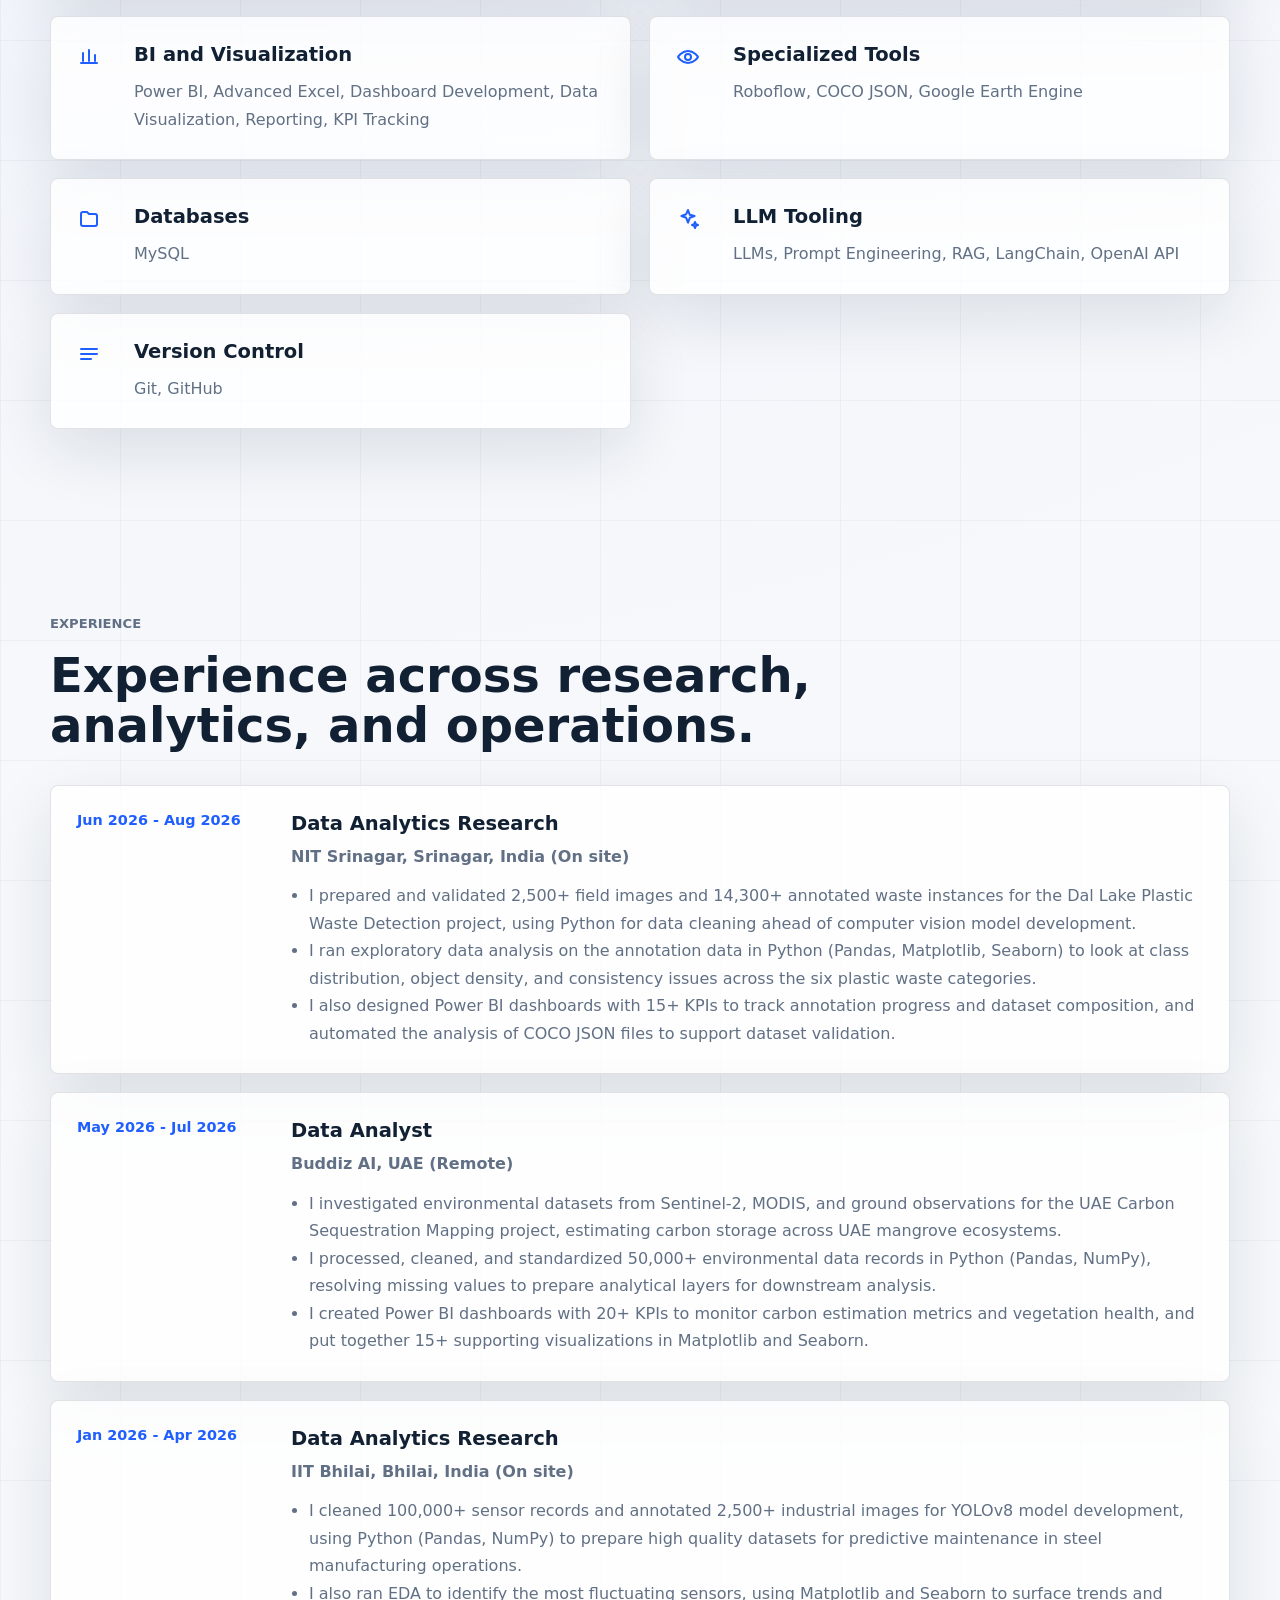
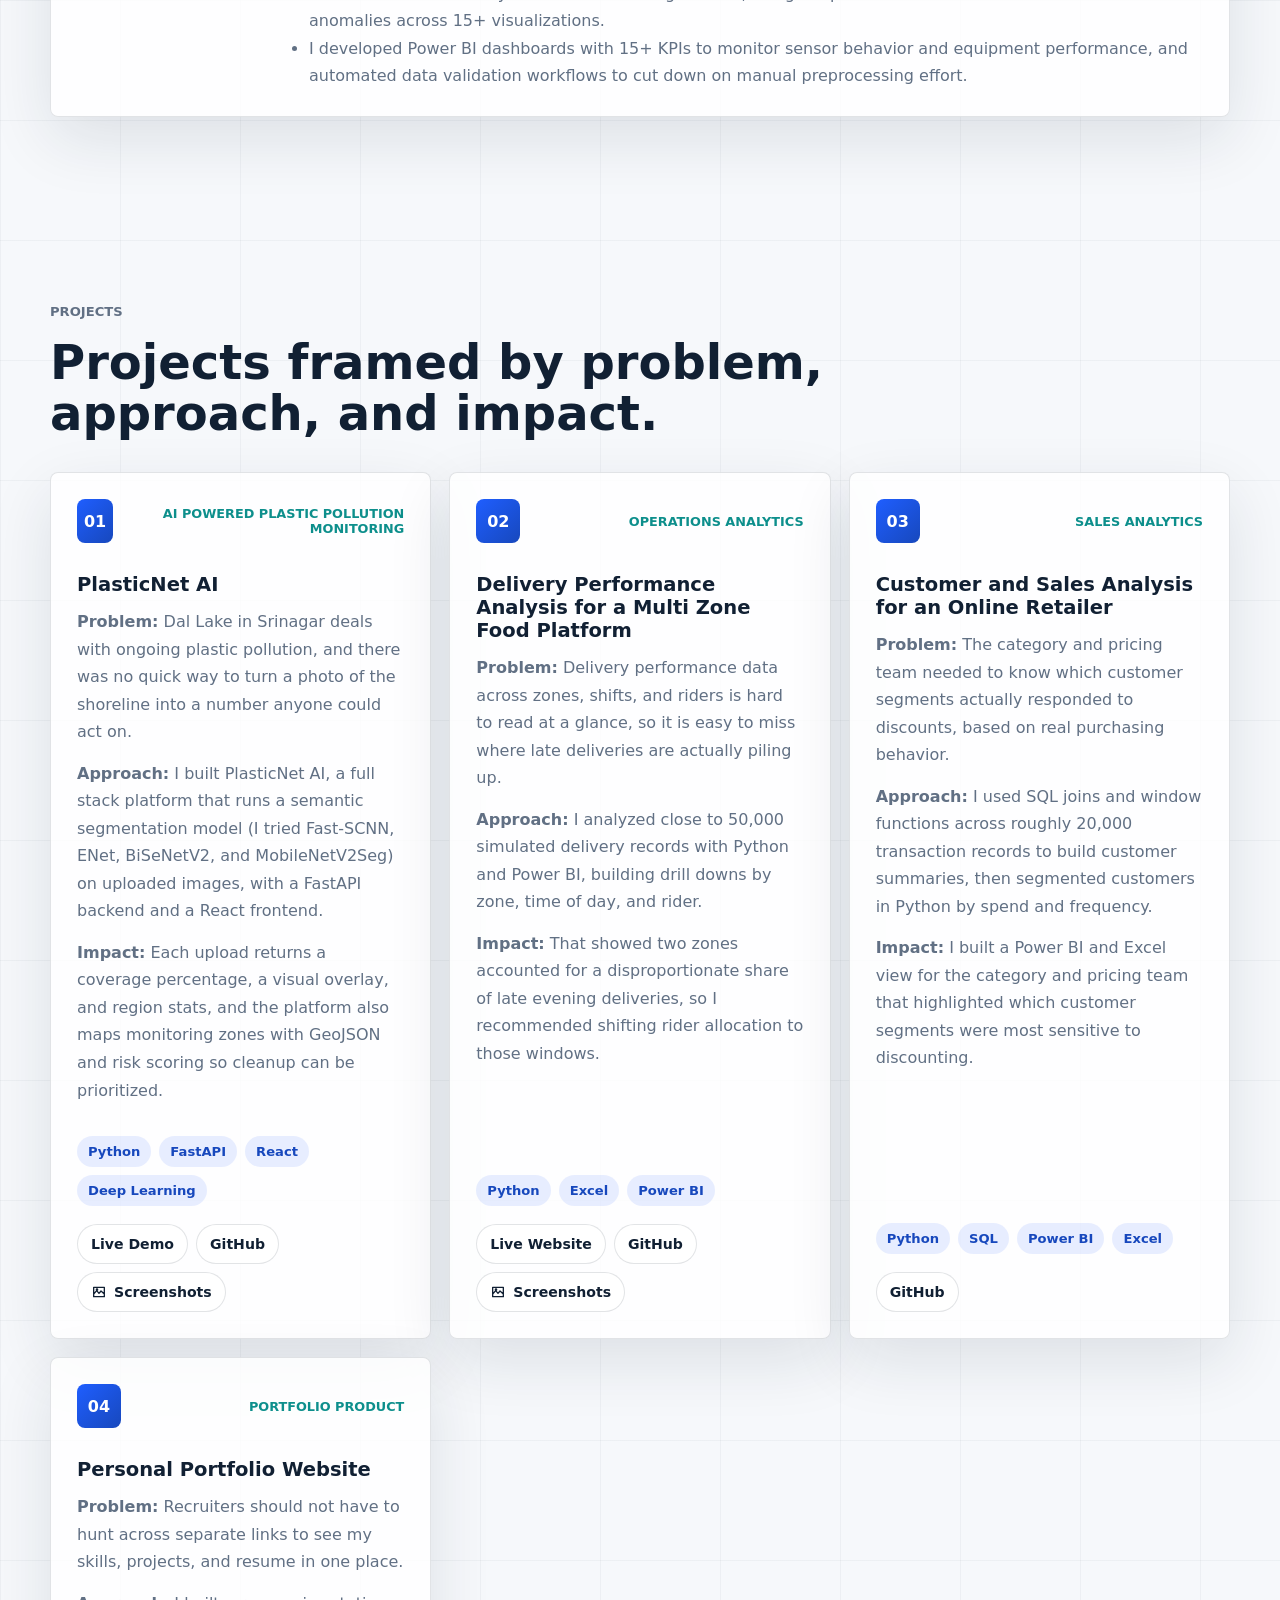
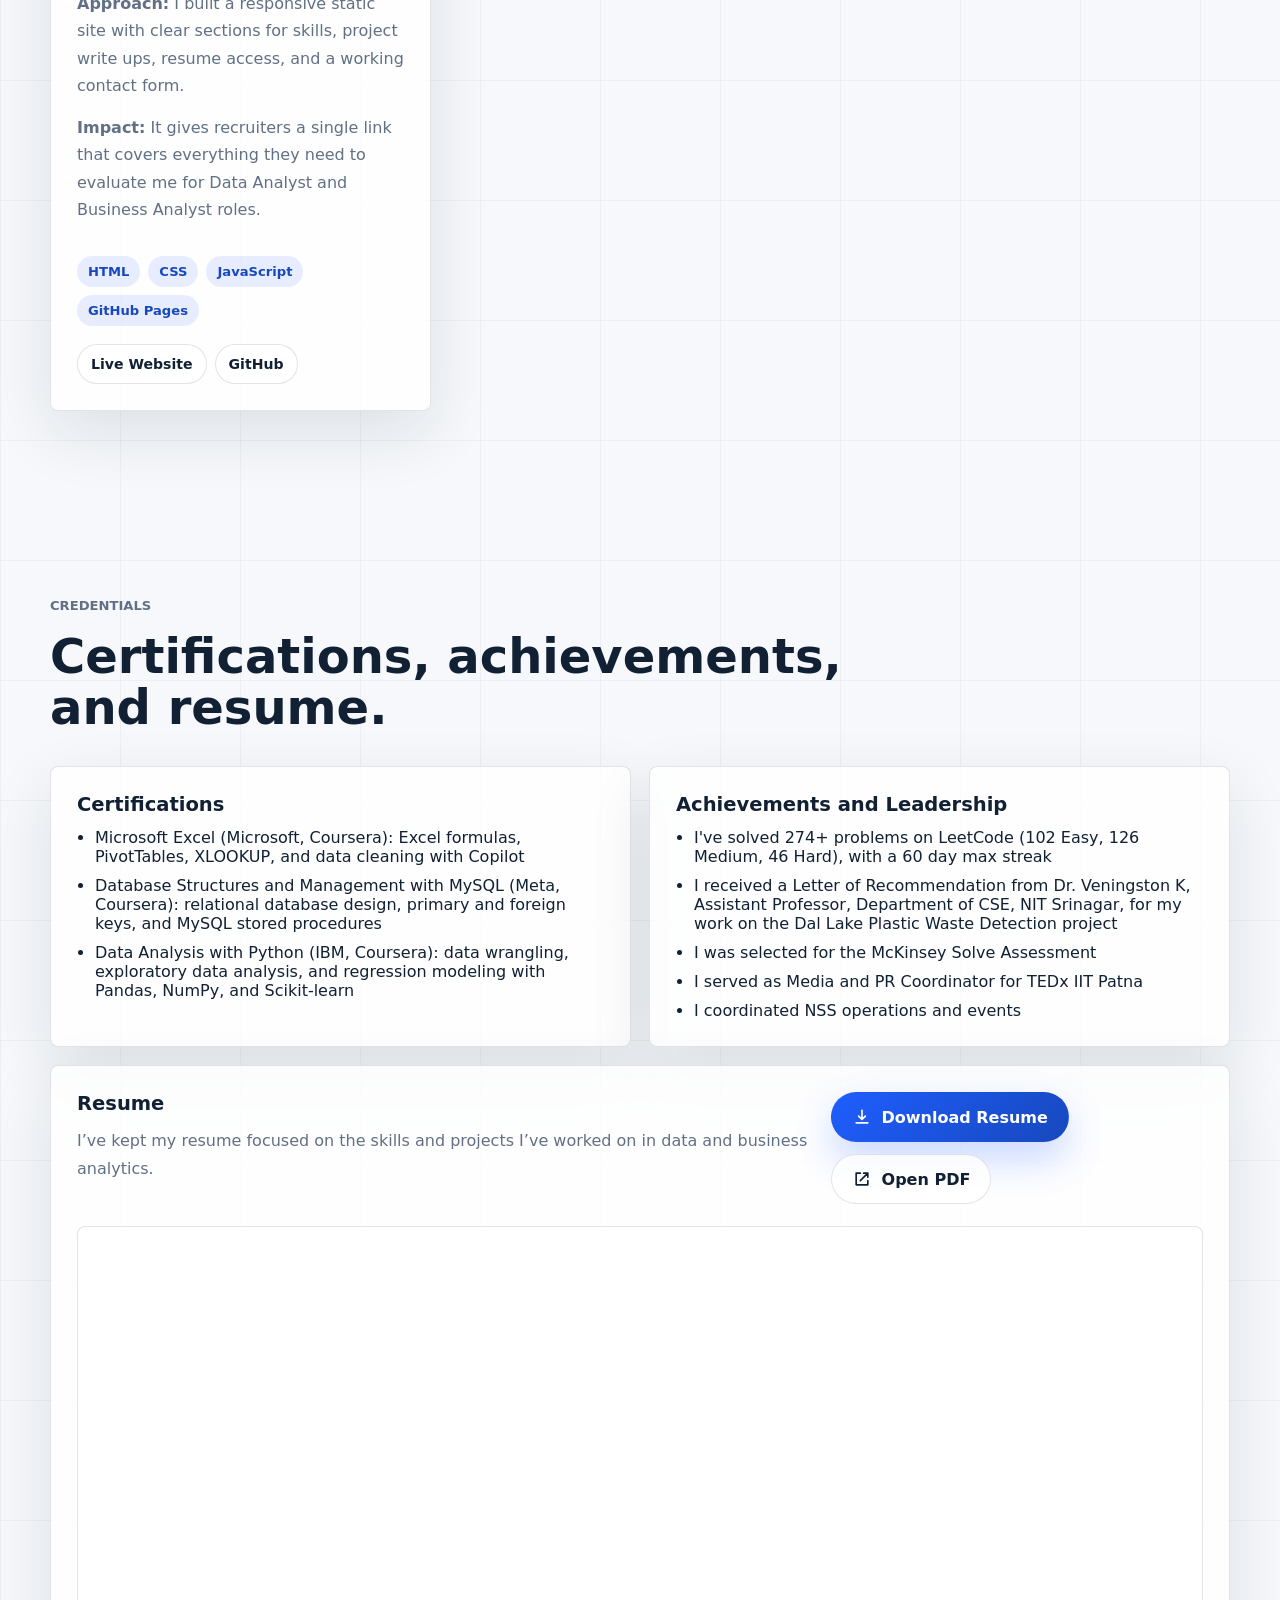
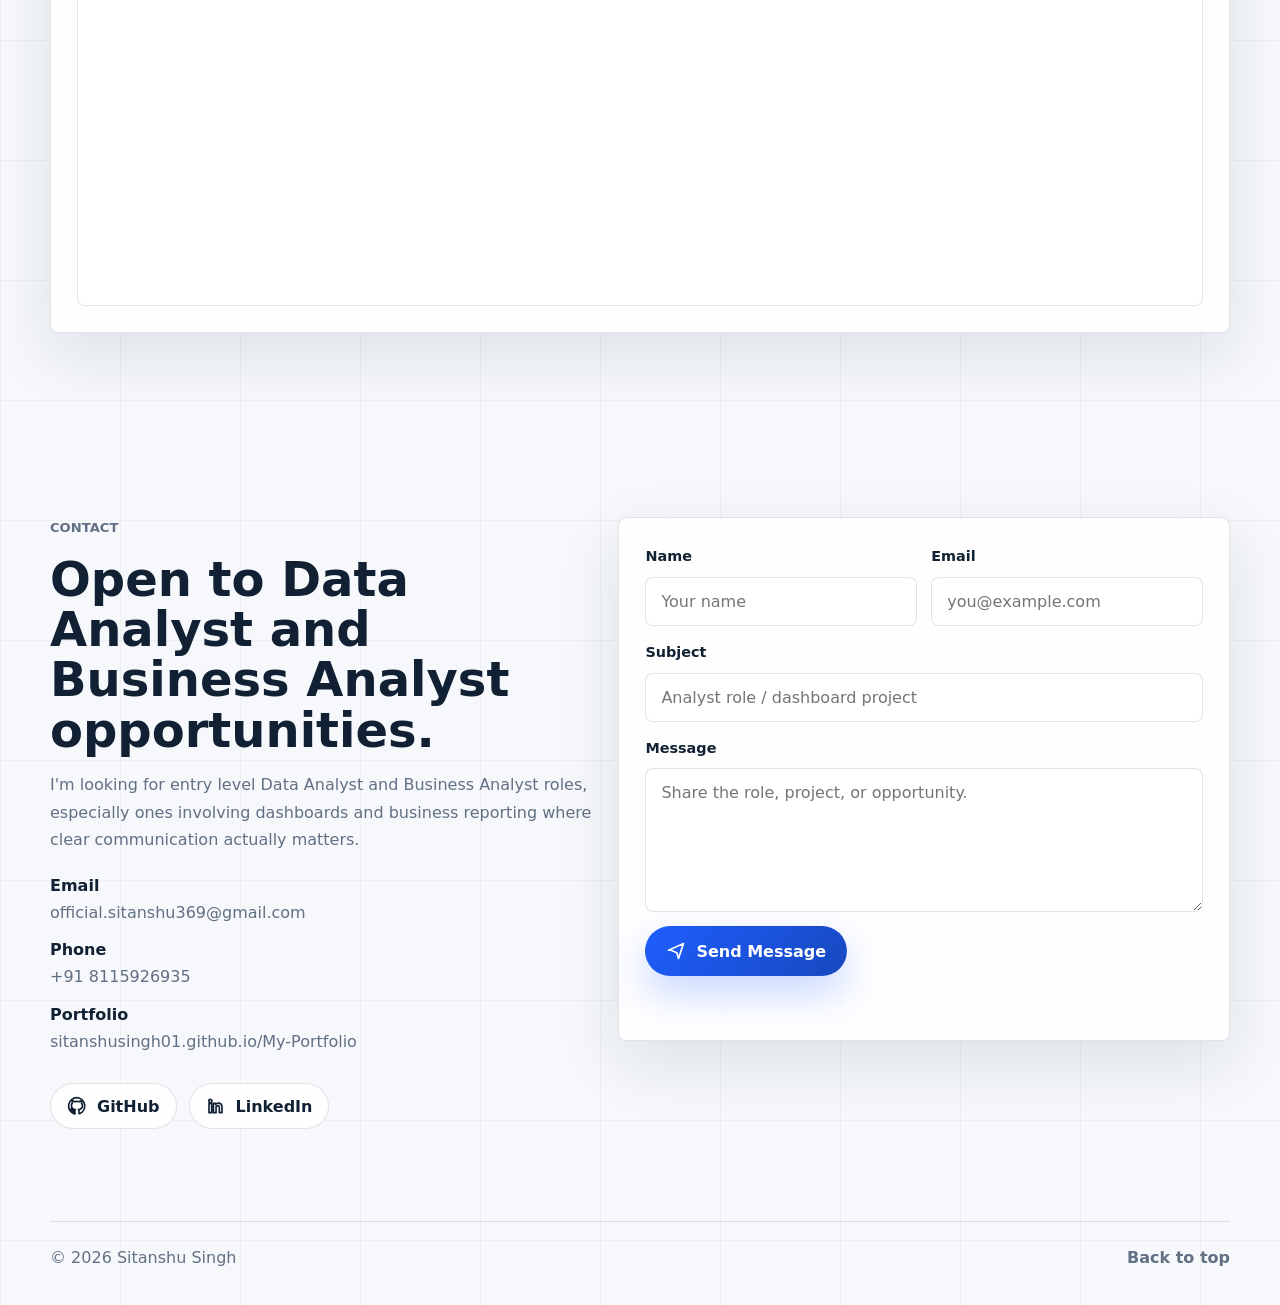
==== commit 797c2332: "Update resume description for clarity" ====
--- a/index.html
+++ b/index.html
@@ -529,7 +529,7 @@
             <div class="credential-topline">
               <div>
                 <h3>Resume</h3>
-                <p>I keep this one page resume aligned with the portfolio, targeted at Data Analyst and Business Analyst roles.</p>
+                <p>I’ve kept my resume focused on the skills and projects I’ve worked on in data and business analytics.</p>
               </div>
               <div class="resume-actions">
                 <a class="button button-primary" href="assets/Sitanshu_Singh_IITP.pdf" download>
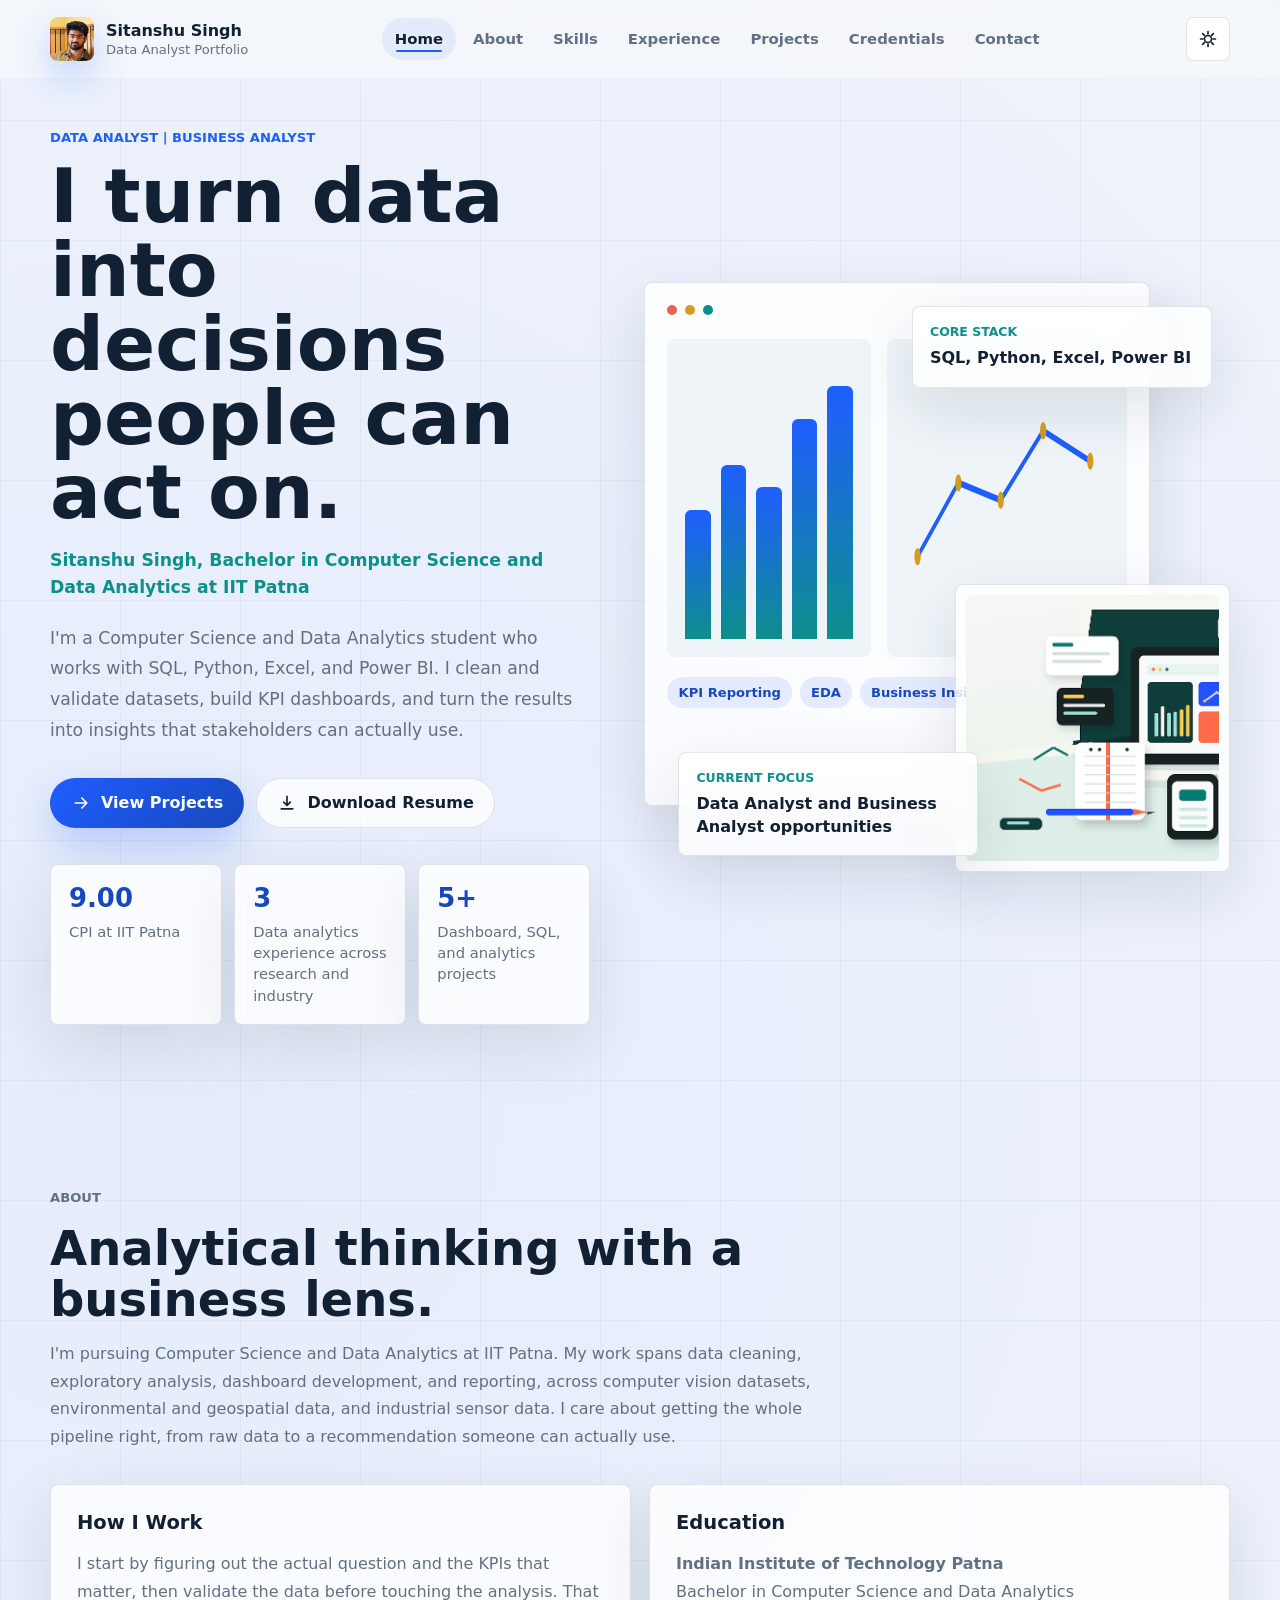
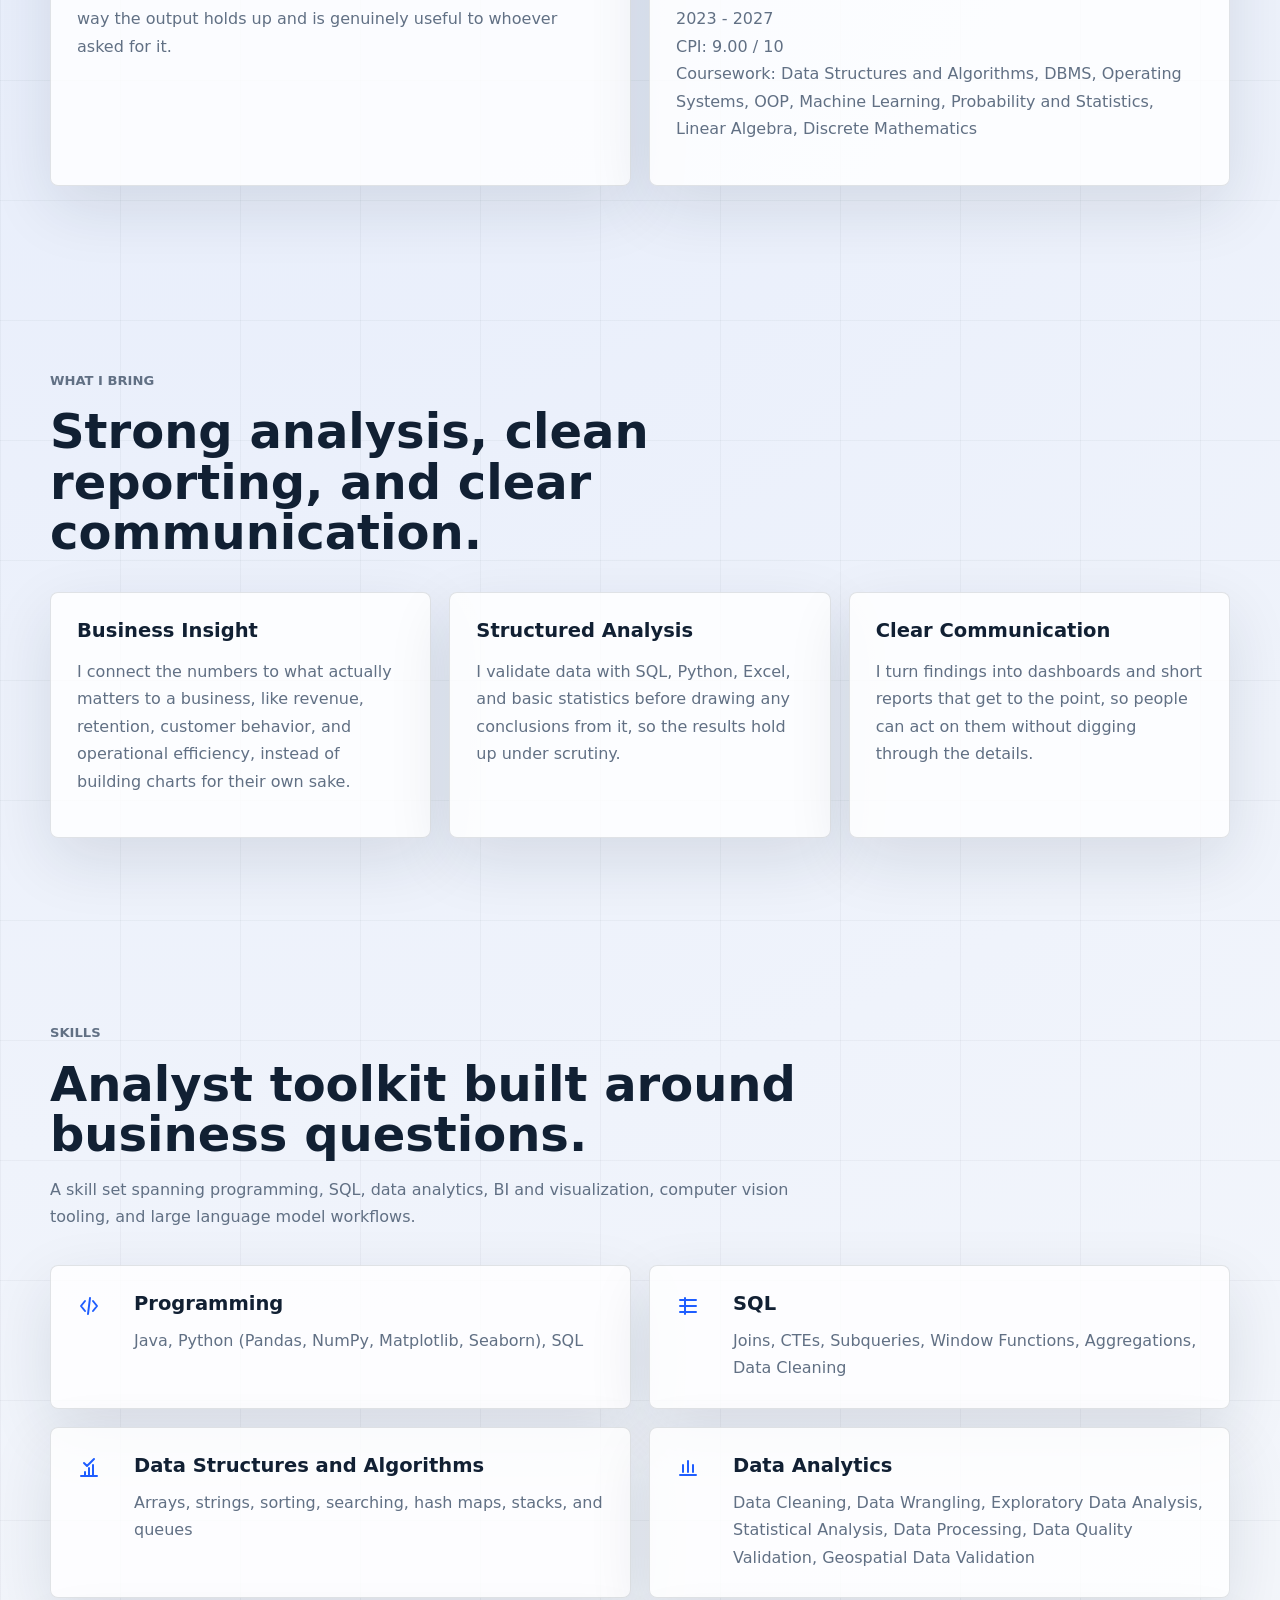
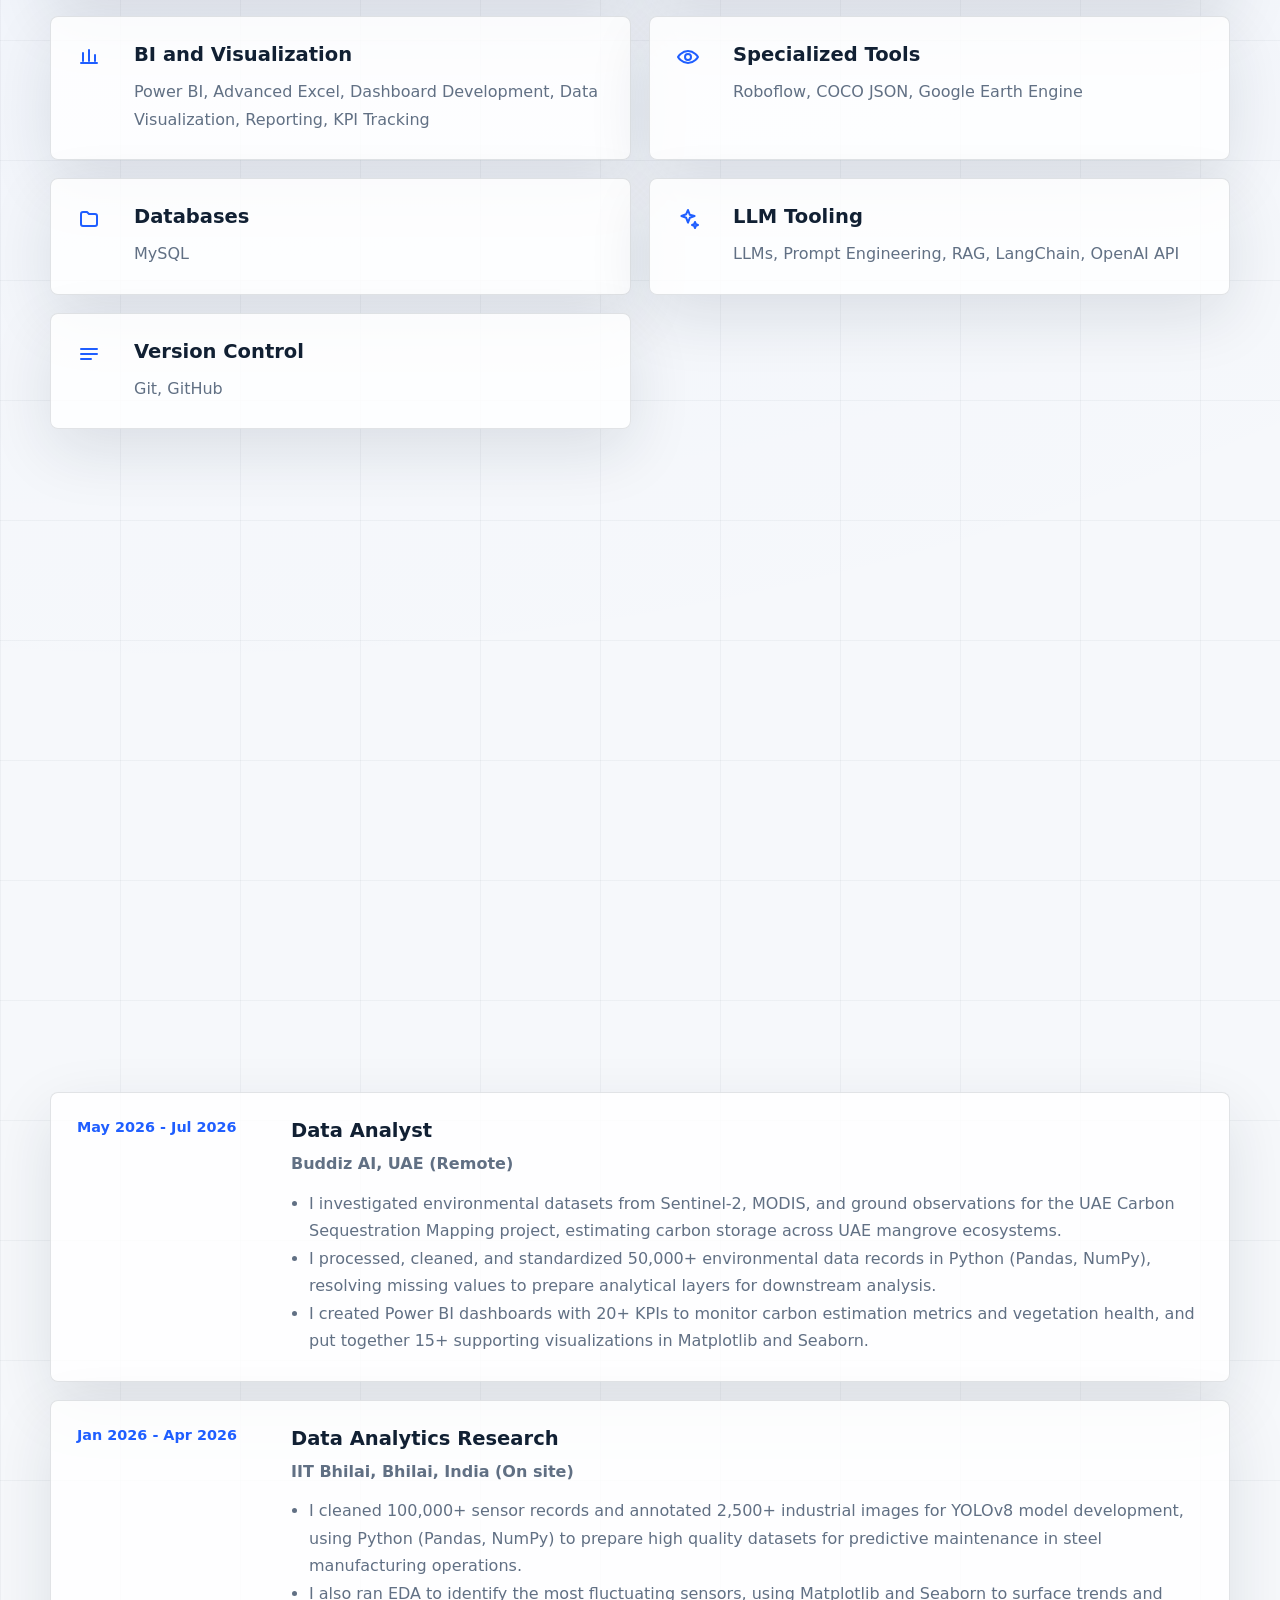
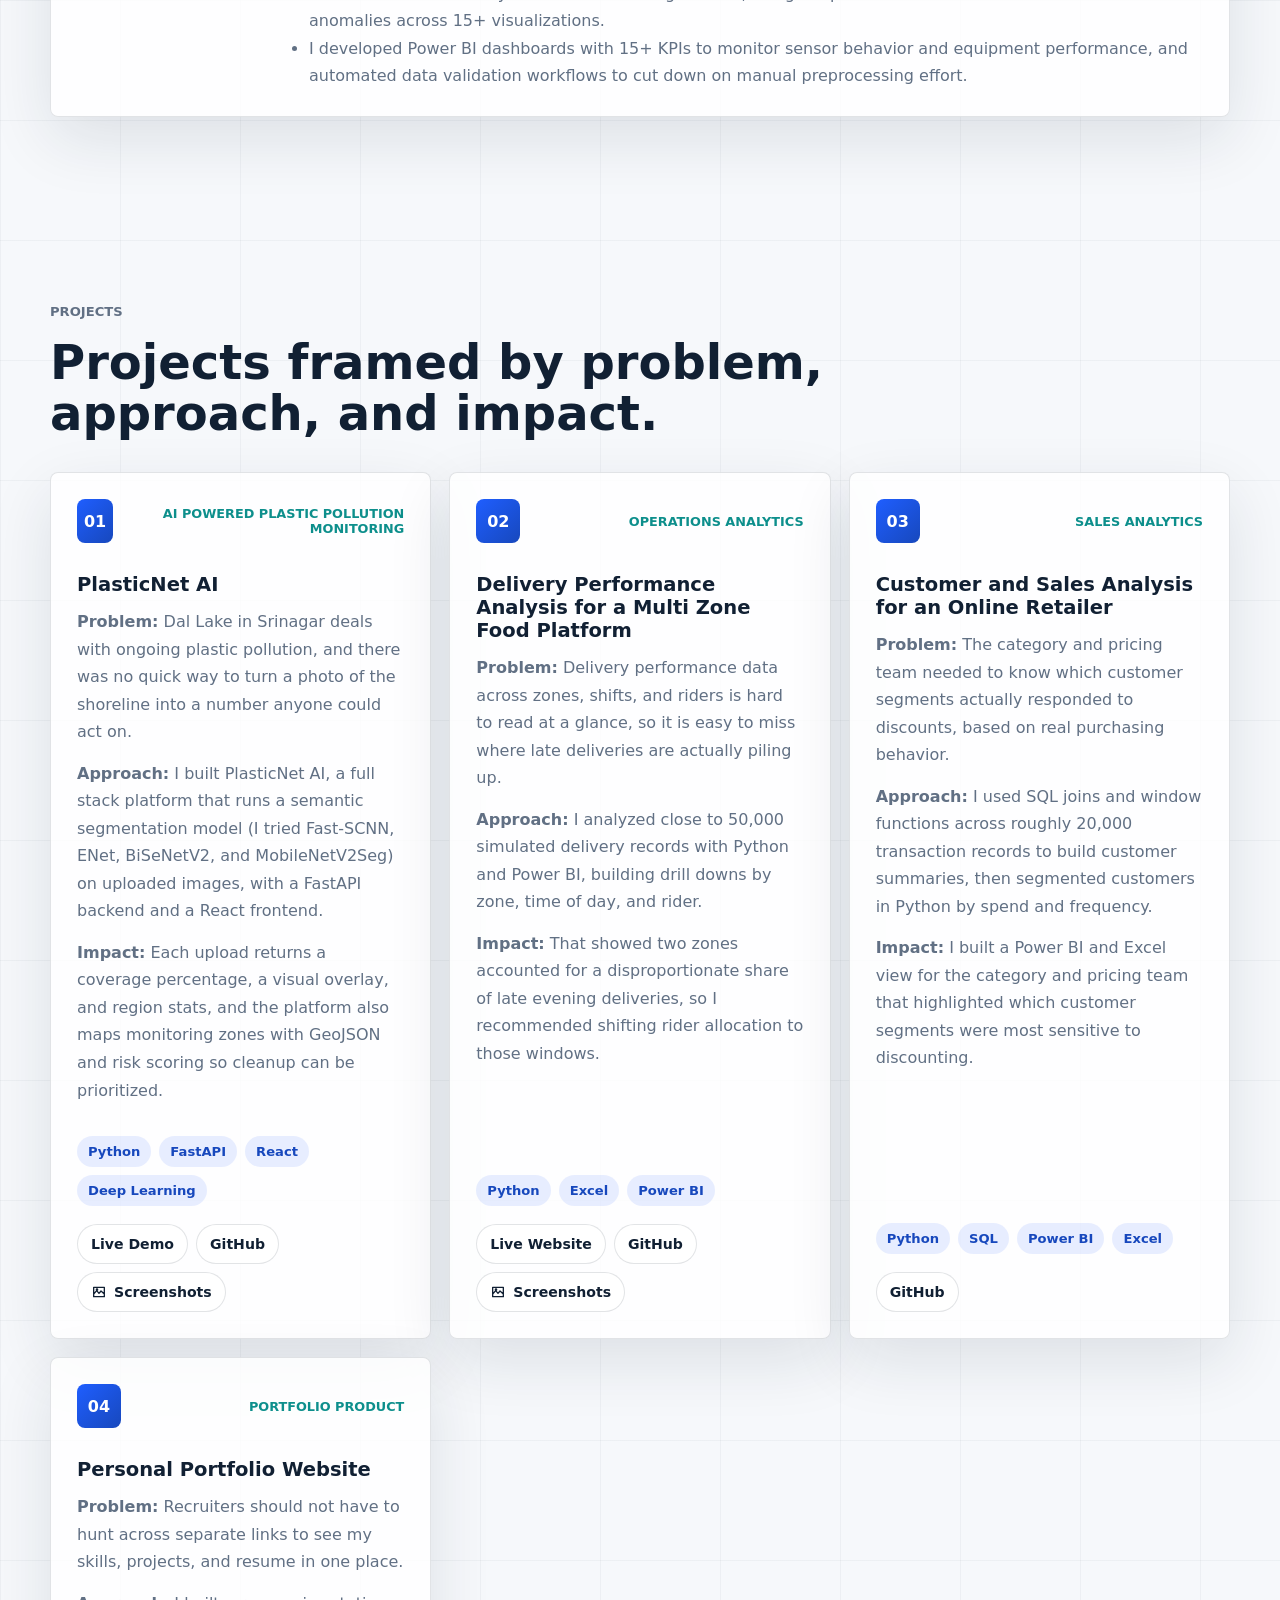
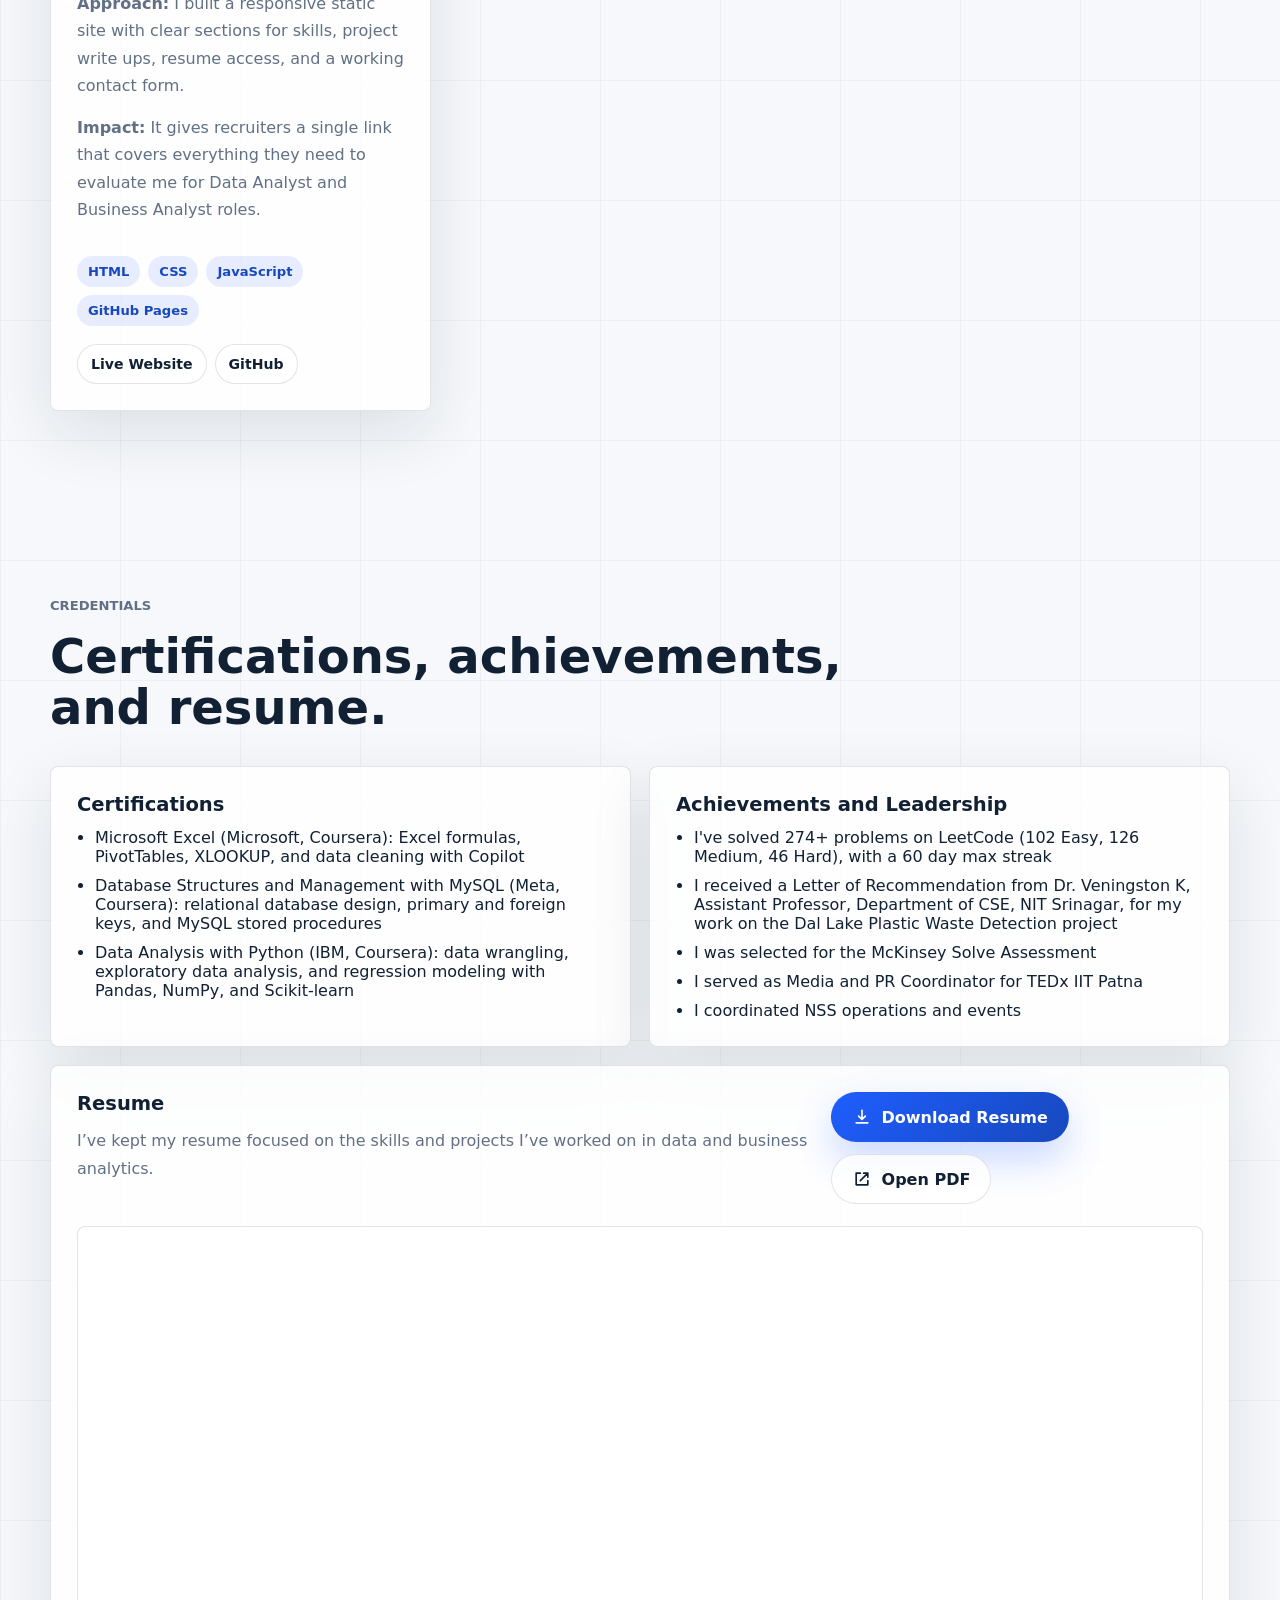
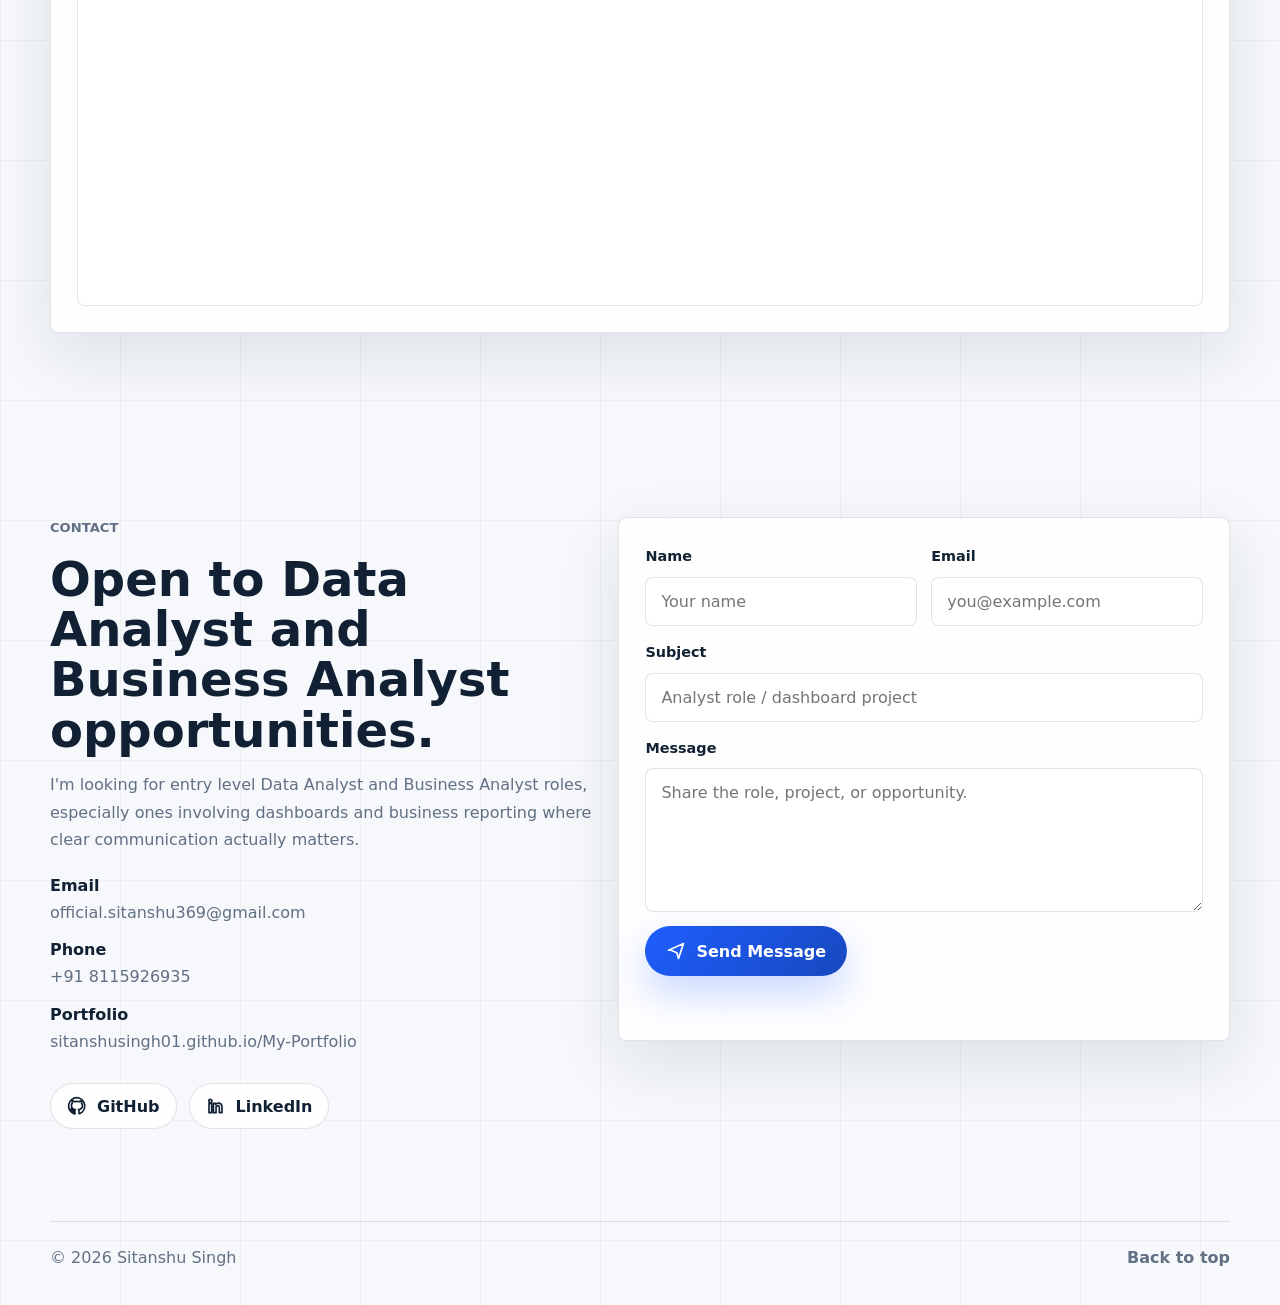
==== commit 92763949: "Change SPI to CPI" ====
--- a/index.html
+++ b/index.html
@@ -66,7 +66,7 @@
         <div class="hero-copy reveal">
           <p class="eyebrow">Data Analyst | Business Analyst</p>
           <h1 id="hero-title">I turn data into decisions people can act on.</h1>
-          <p class="hero-role">Sitanshu Singh, BS in Computer Science and Data Analytics at IIT Patna</p>
+          <p class="hero-role">Sitanshu Singh, Bachelor in Computer Science and Data Analytics at IIT Patna</p>
           <p class="hero-summary">
             I'm a Computer Science and Data Analytics student who works with SQL, Python, Excel, and Power BI. I clean and validate datasets, build KPI dashboards, and turn the results into insights that stakeholders can actually use.
           </p>
@@ -89,7 +89,7 @@
           <ul class="hero-metrics" aria-label="Professional highlights">
             <li>
               <strong>9.00</strong>
-              <span>SPI at IIT Patna</span>
+              <span>CPI at IIT Patna</span>
             </li>
             <li>
               <strong>3</strong>
@@ -172,9 +172,9 @@
             <h3>Education</h3>
             <p>
               <strong>Indian Institute of Technology Patna</strong><br />
-              BS in Computer Science and Data Analytics<br />
+              Bachelor in Computer Science and Data Analytics<br />
               2023 - 2027<br />
-              SPI: 9.00 / 10<br />
+              CPI: 9.00 / 10<br />
               Coursework: Data Structures and Algorithms, DBMS, Operating Systems, OOP, Machine Learning, Probability and Statistics, Linear Algebra, Discrete Mathematics
             </p>
           </article>
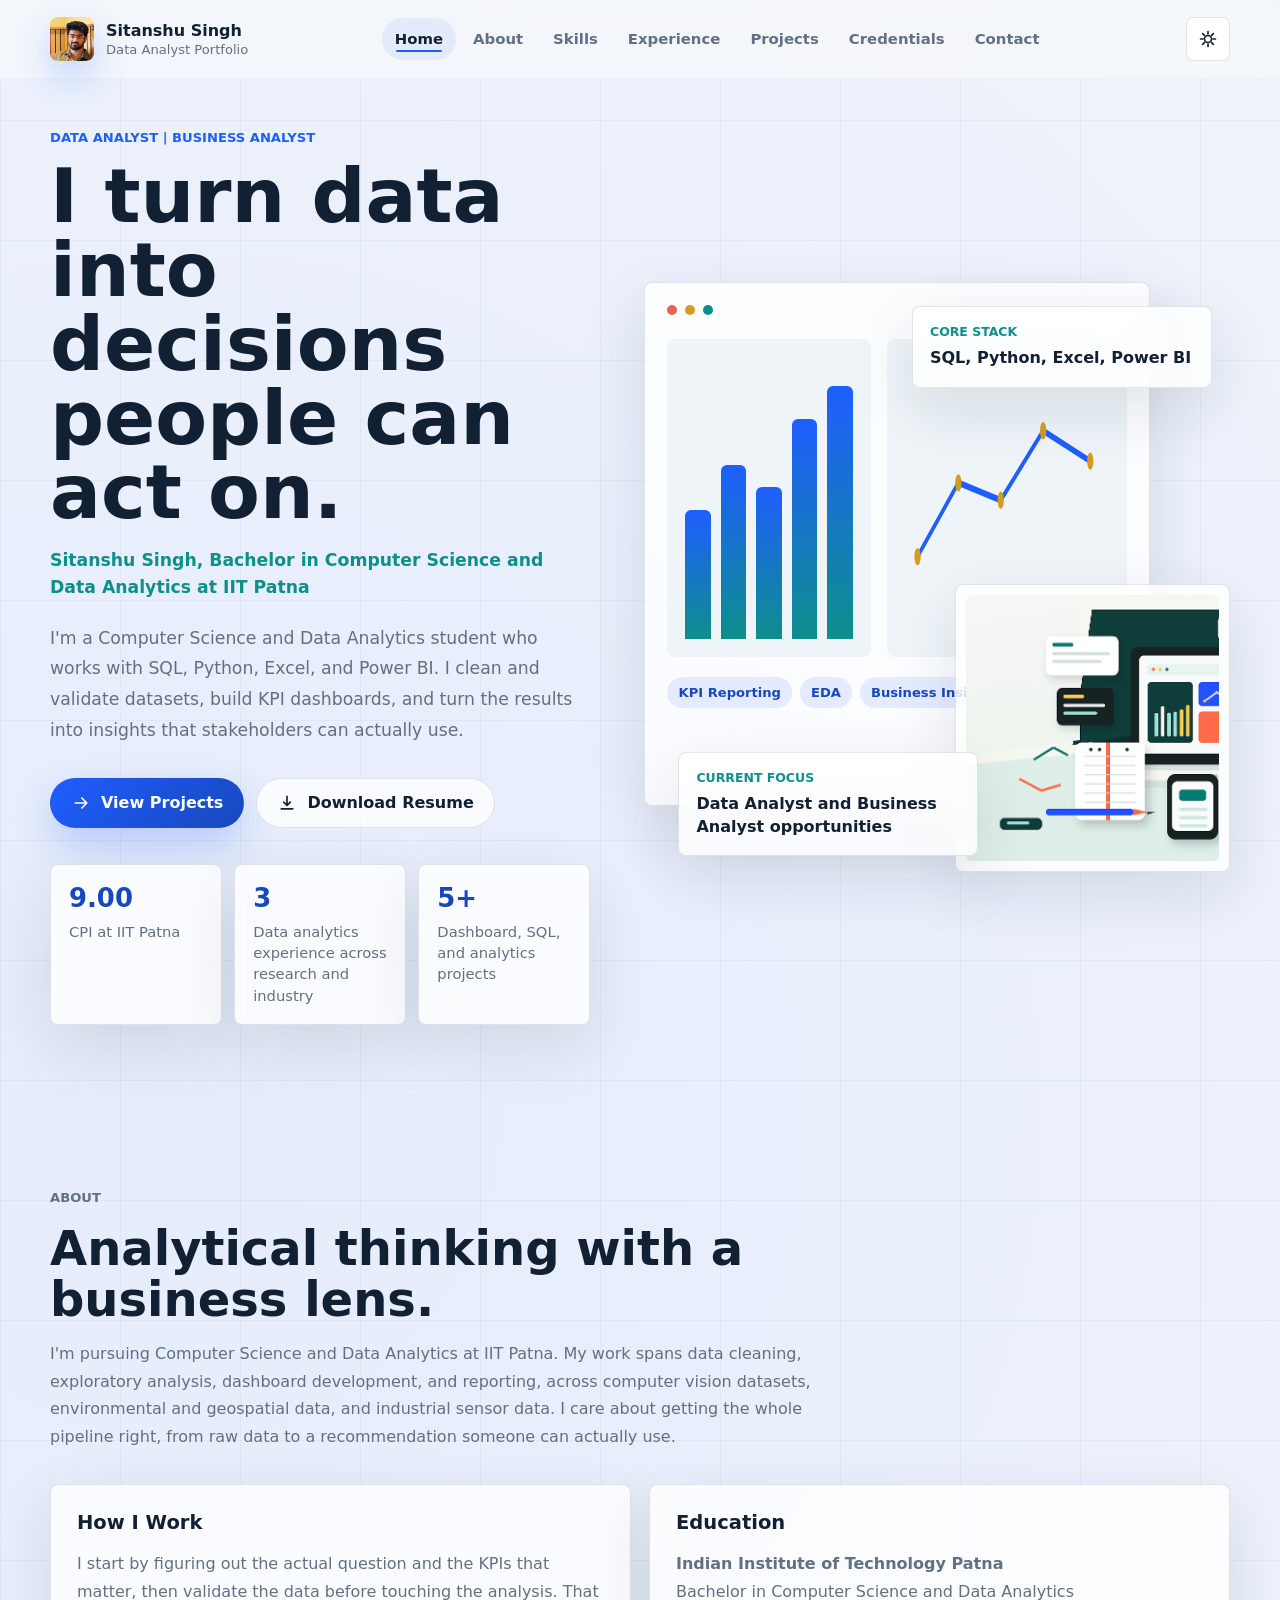
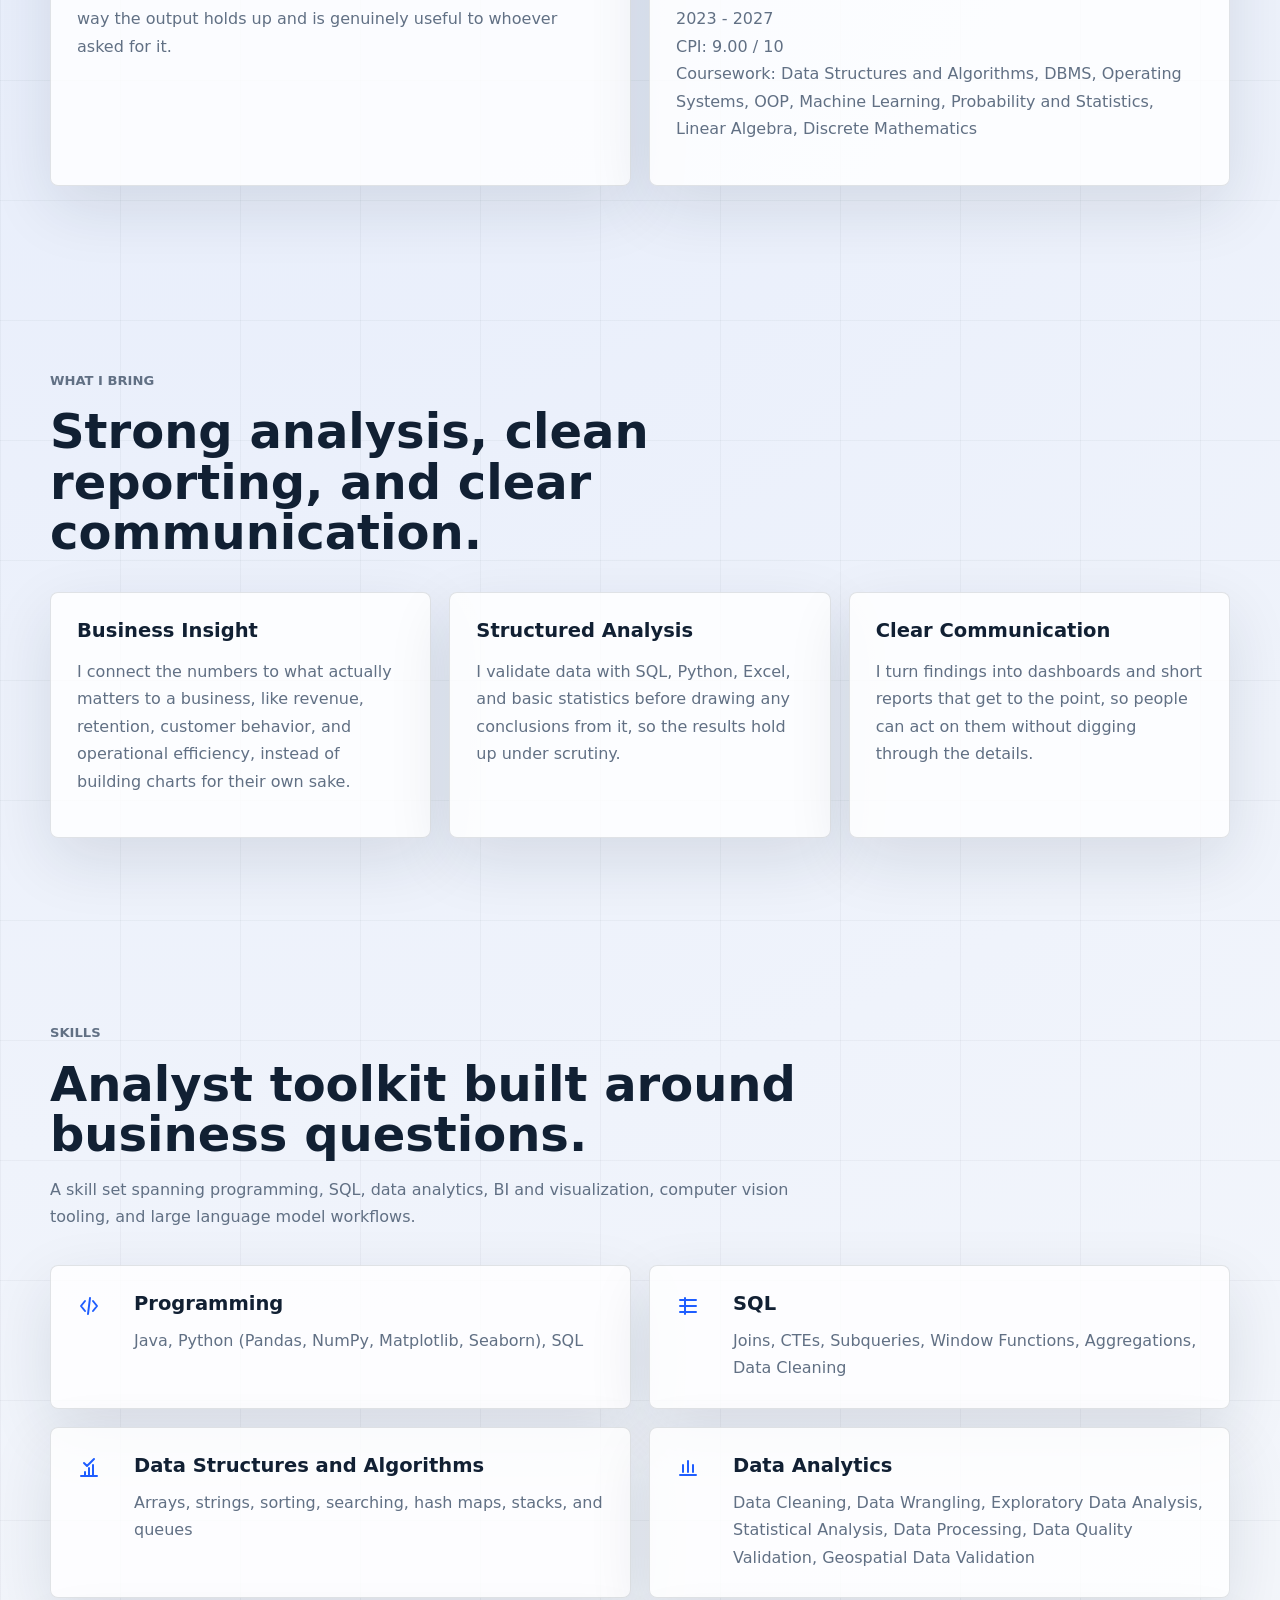
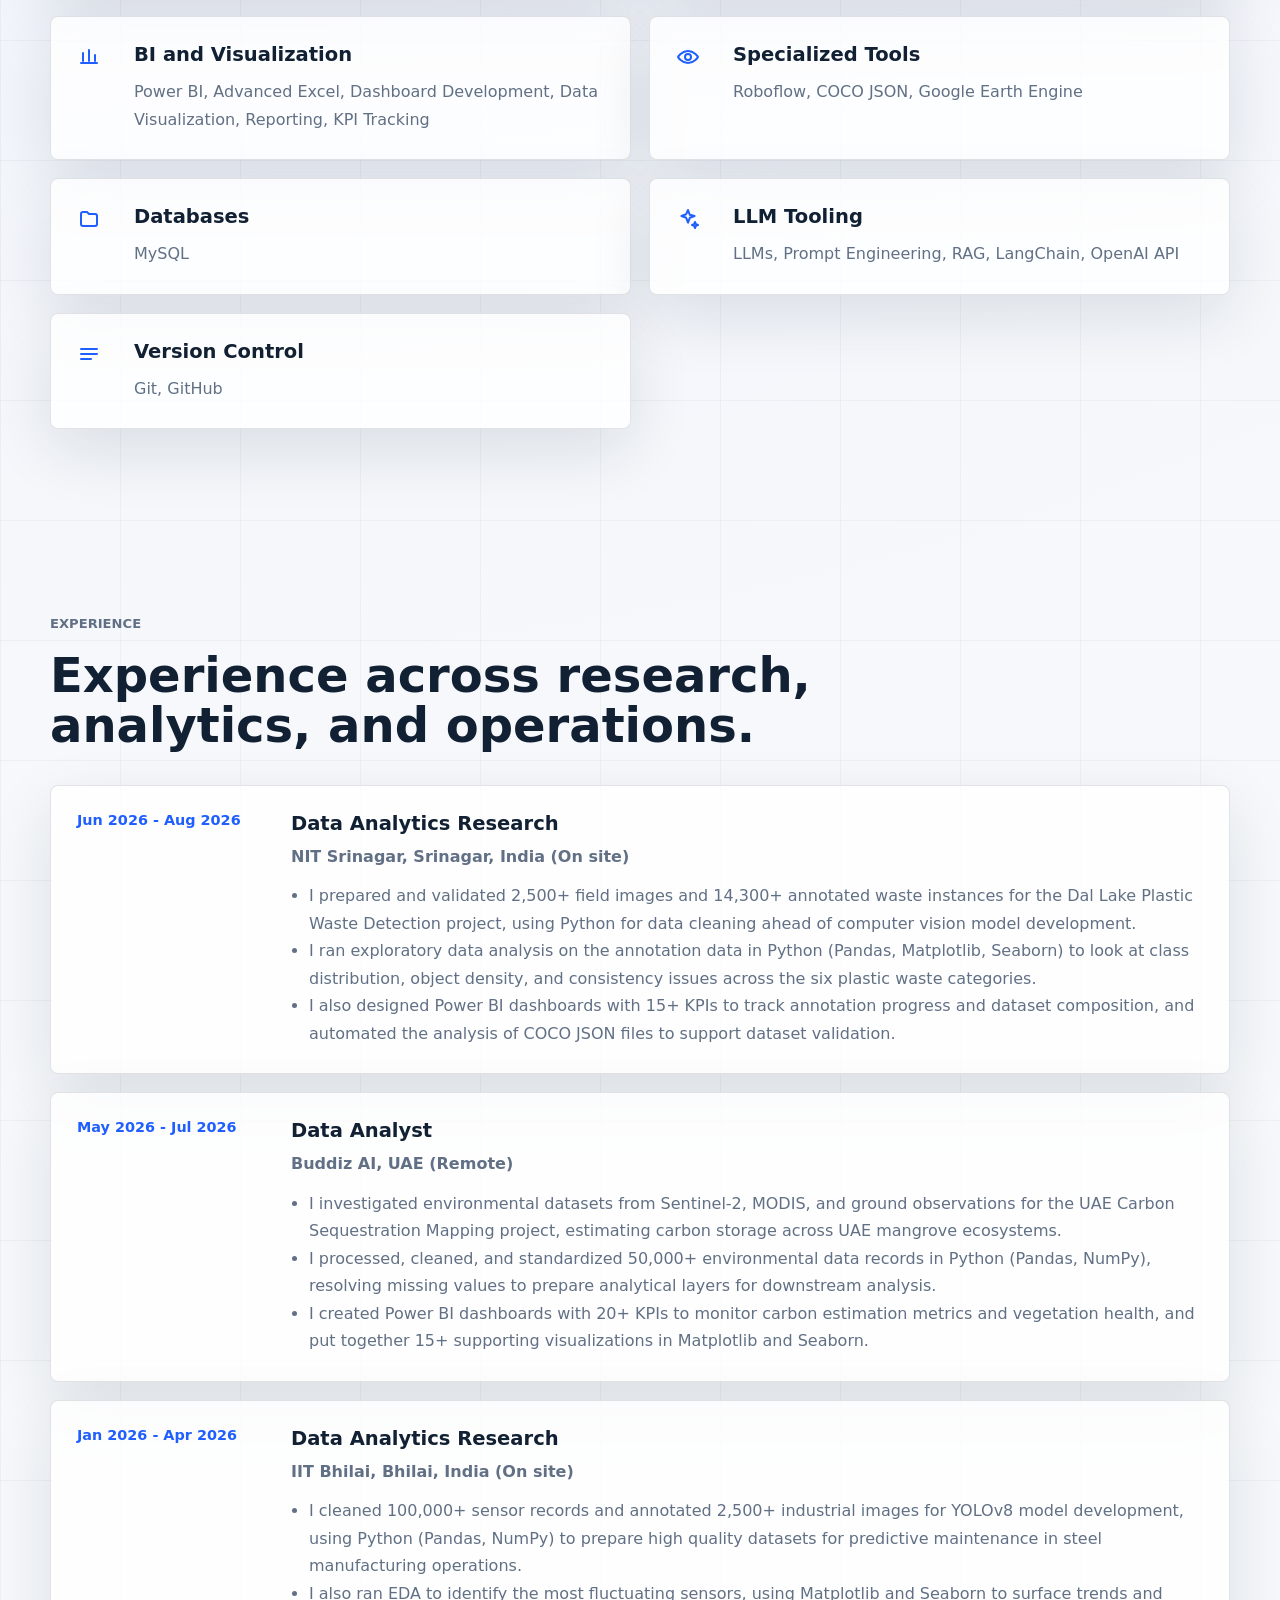
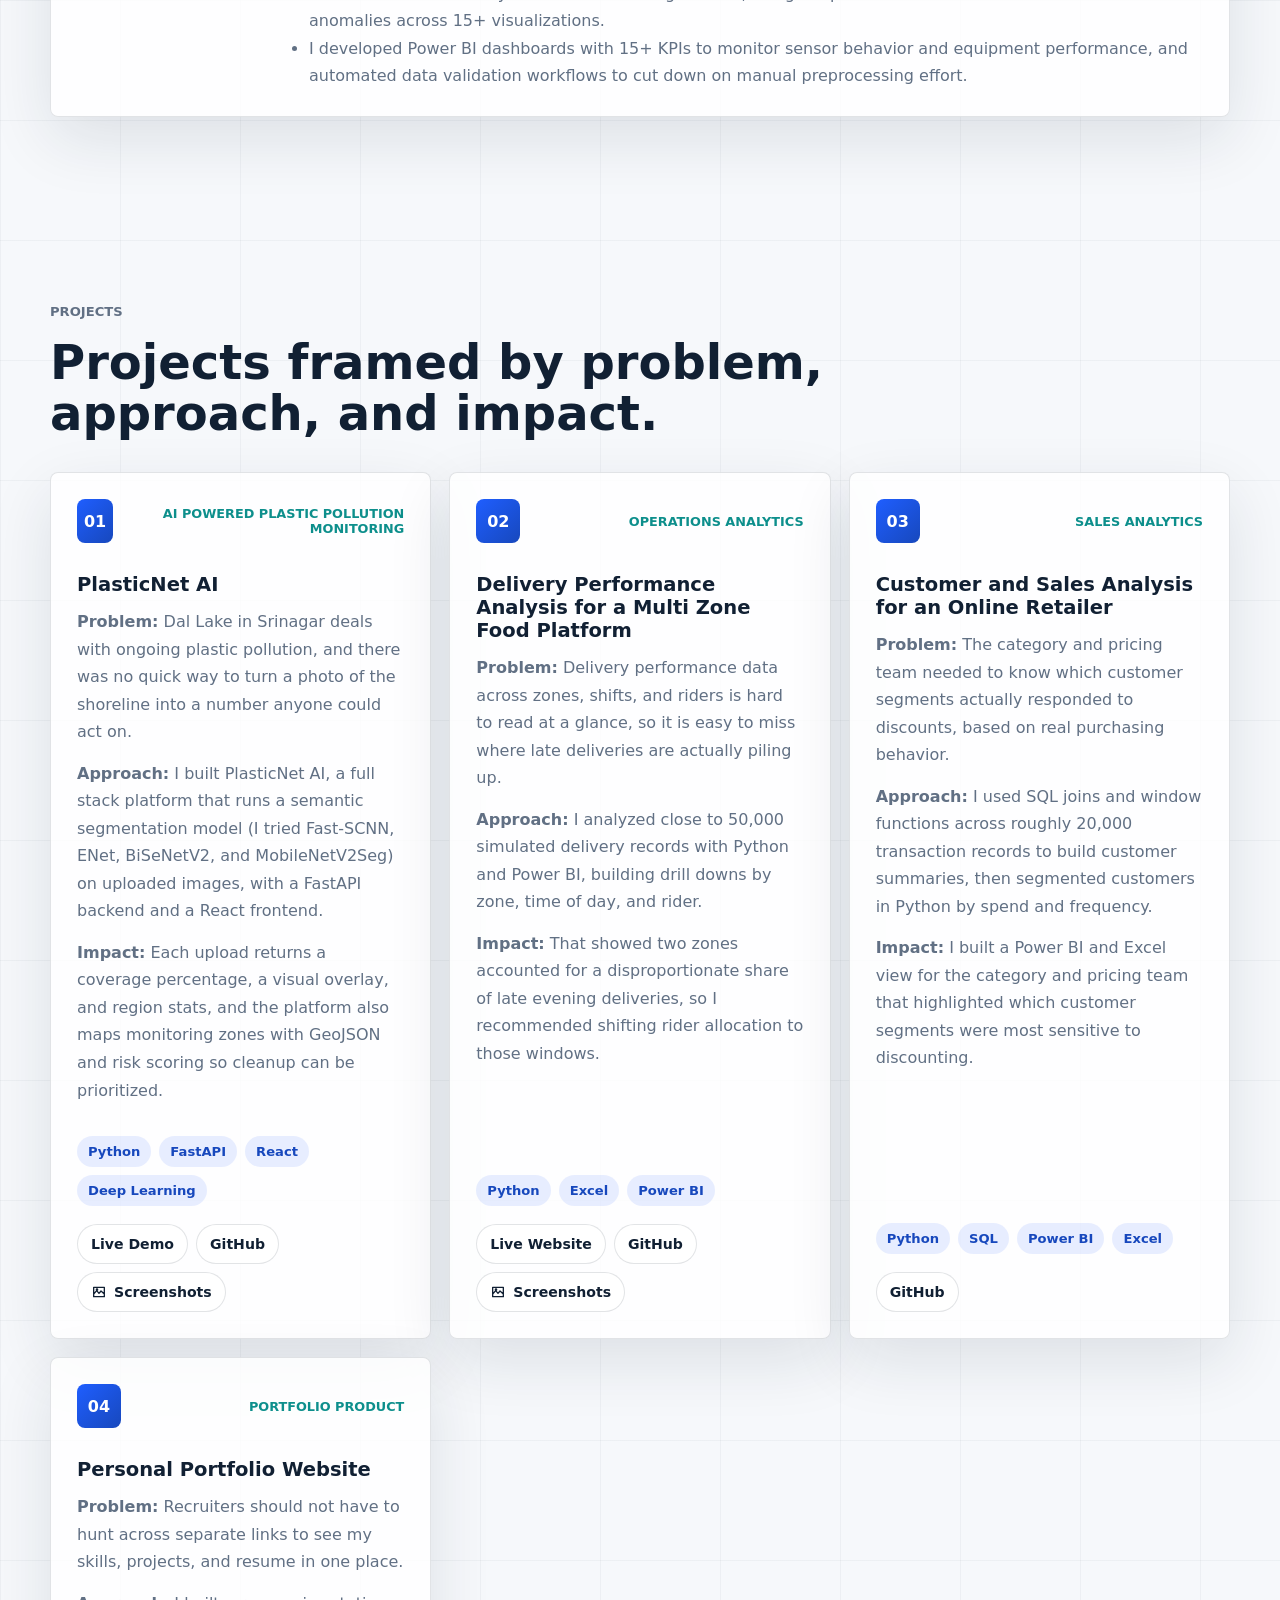
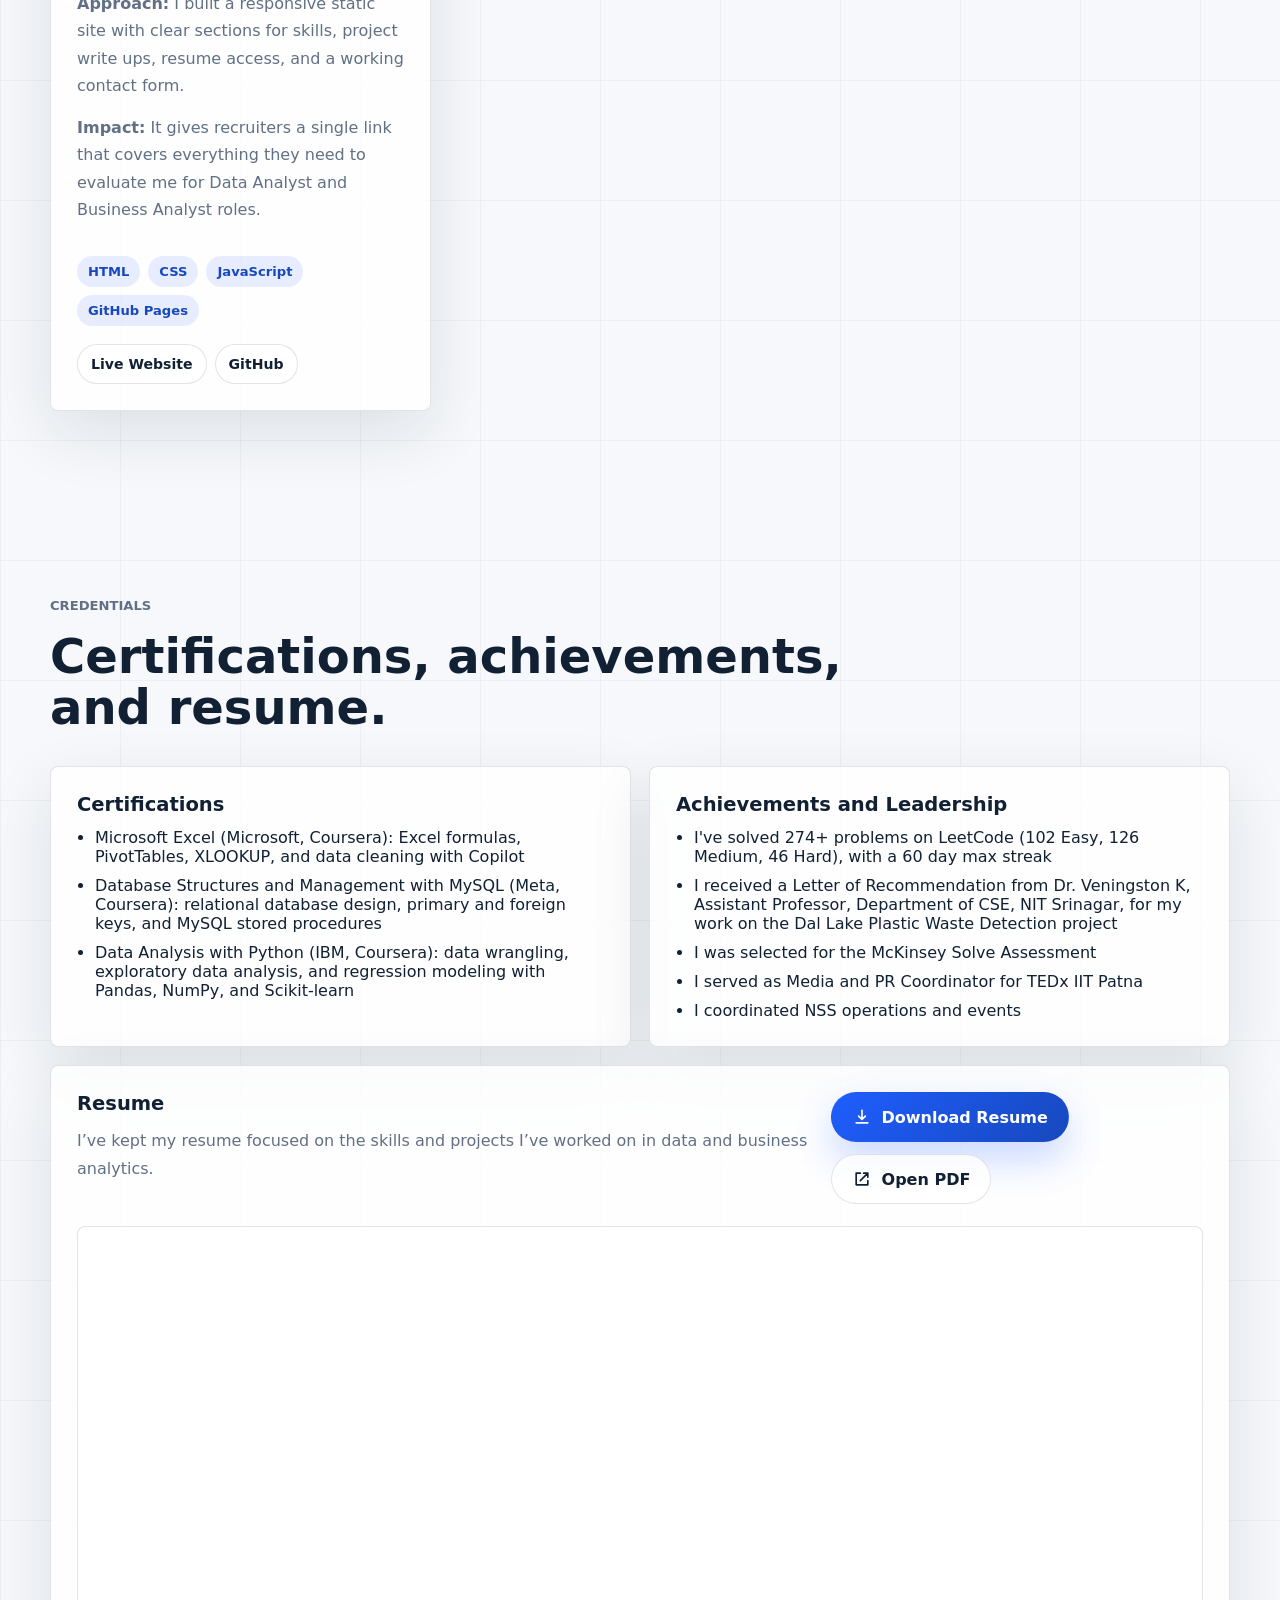
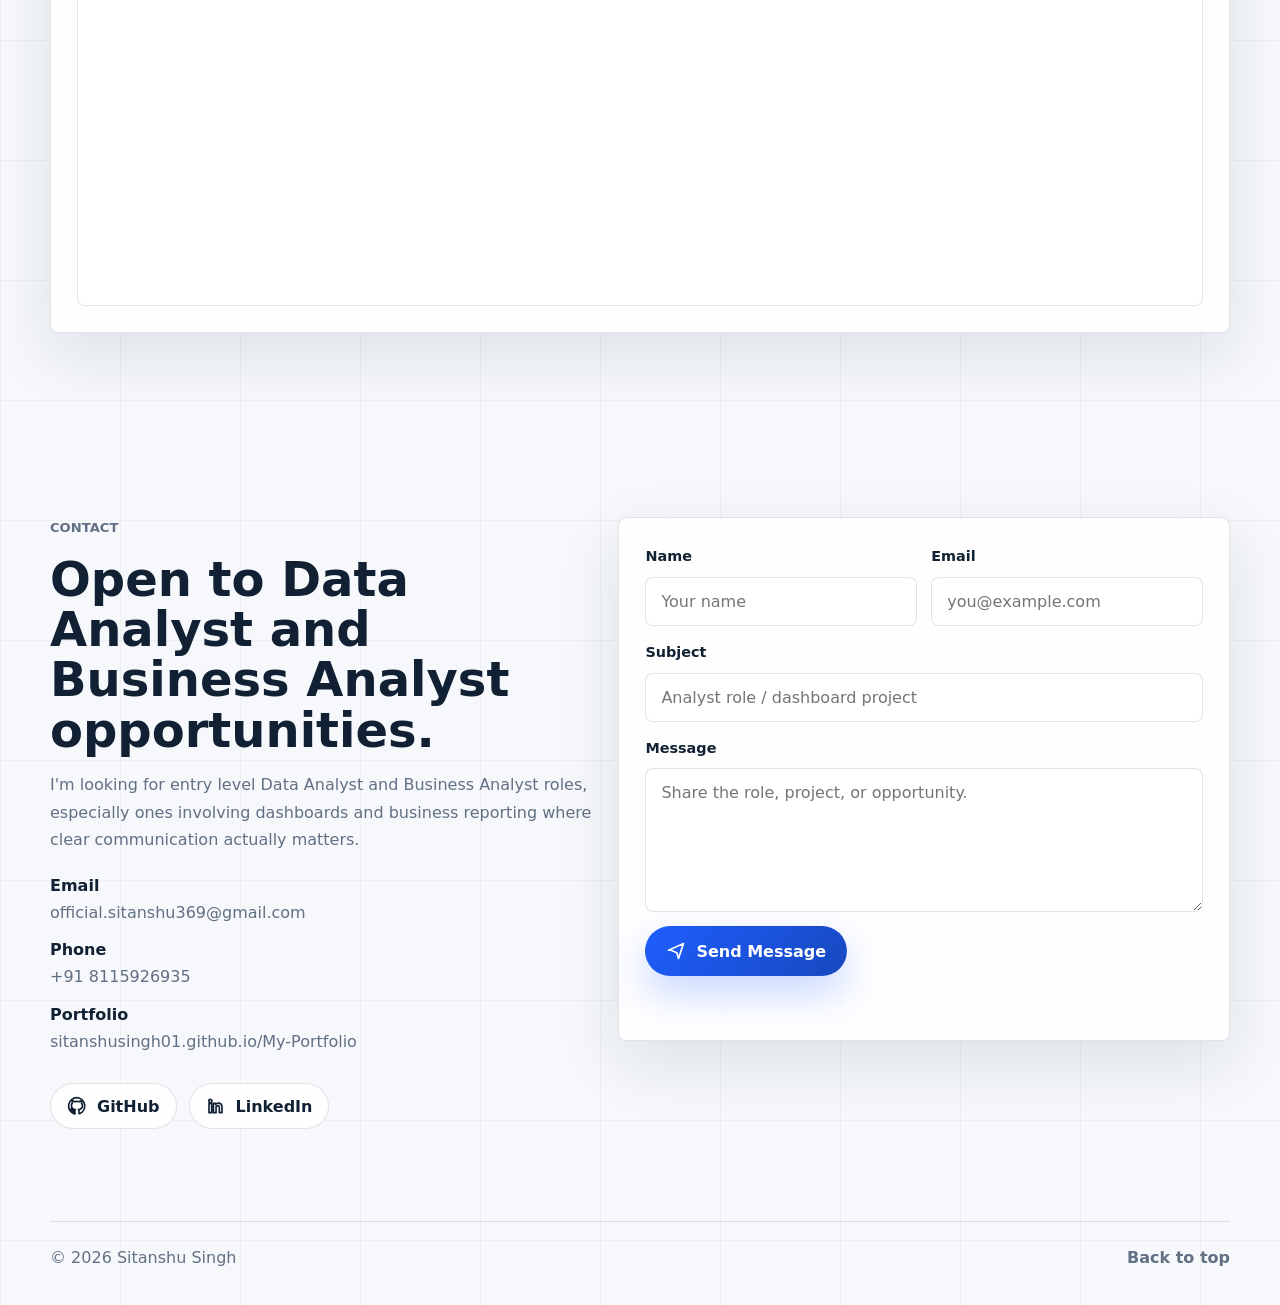
==== commit 67e3f2ea: "Fix link to live demo in index.html" ====
--- a/index.html
+++ b/index.html
@@ -400,7 +400,7 @@
               <span>Deep Learning</span>
             </div>
             <div class="project-links">
-              <a href="https://sitanshu-singh01.github.io/plasticnet/" target="_blank" rel="noreferrer noopener">Live Demo</a>
+              <a href="https://sitanshusingh01.github.io/plasticnet/" target="_blank" rel="noreferrer noopener">Live Demo</a>
               <a href="https://github.com/sitanshusingh01/plasticnet" target="_blank" rel="noreferrer noopener">GitHub</a>
               <button type="button" class="gallery-trigger" data-gallery-trigger="plasticnet">
                 <svg viewBox="0 0 24 24" aria-hidden="true">
